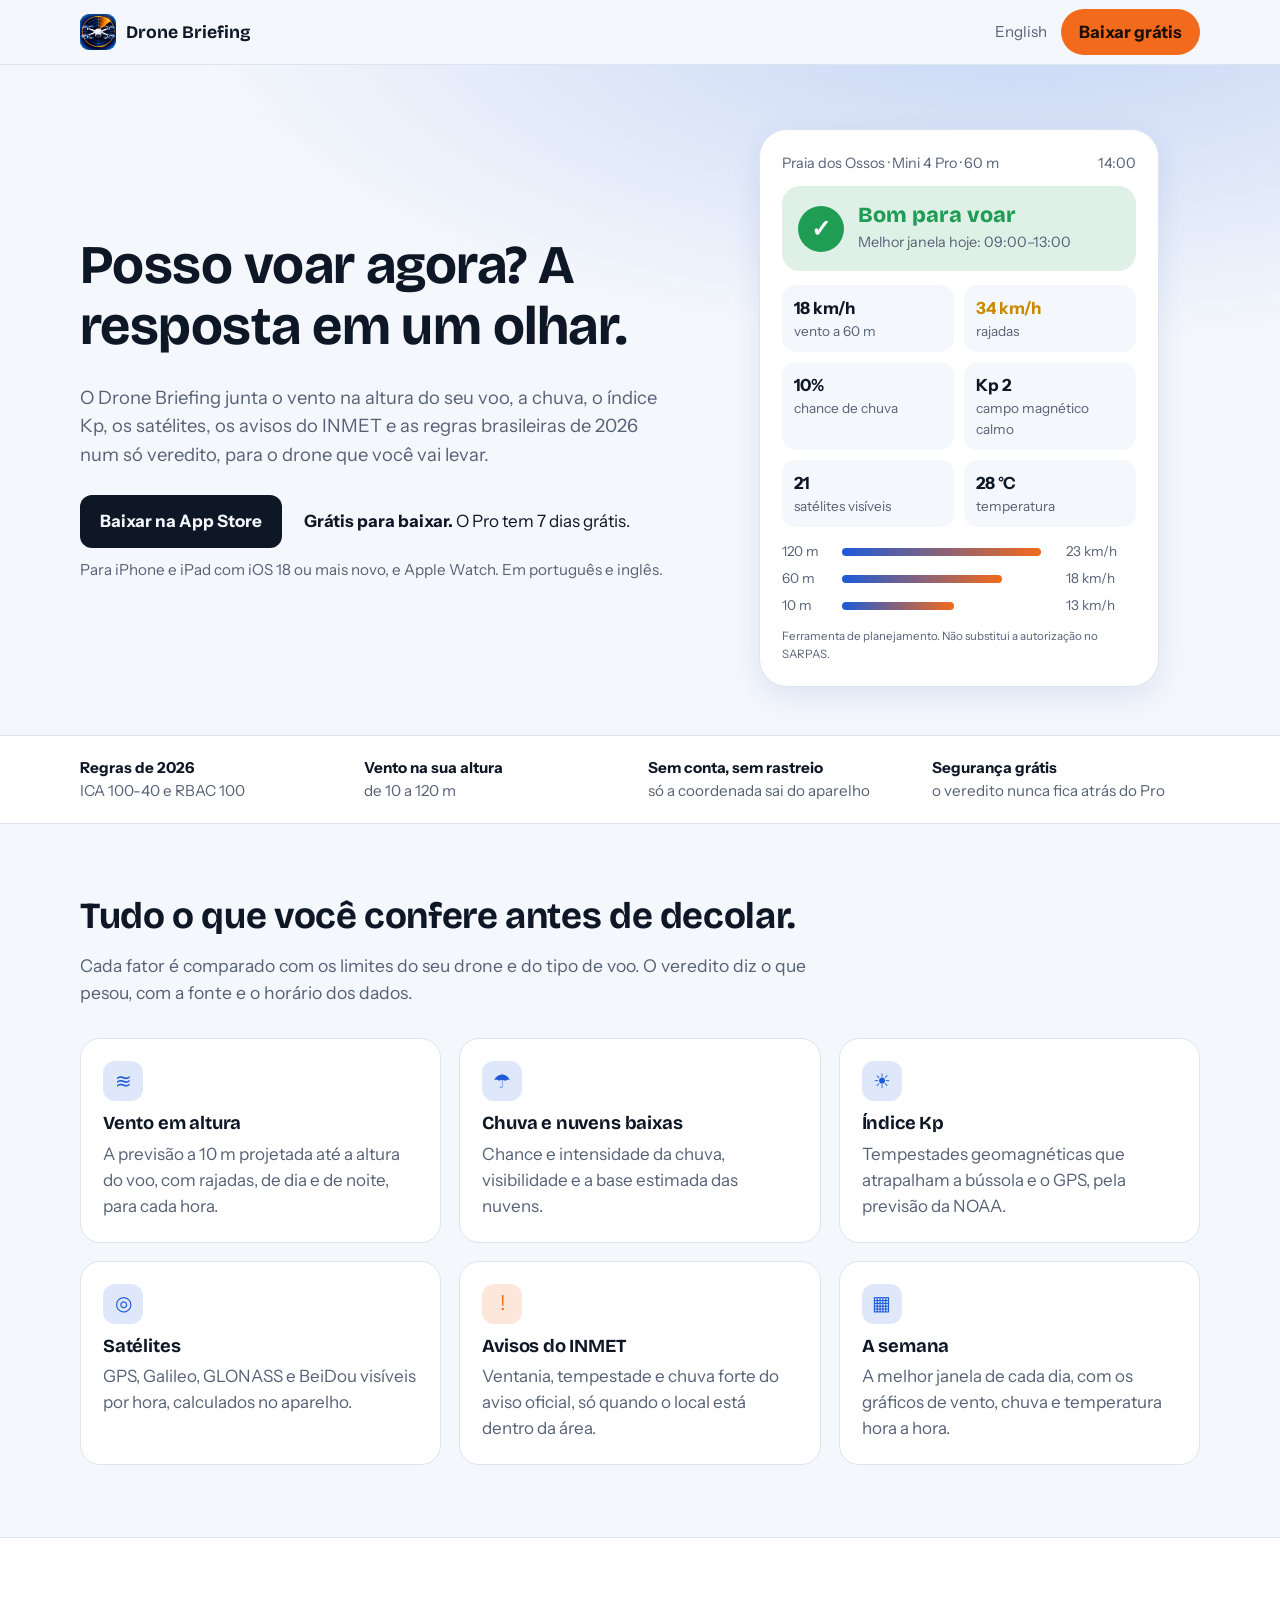
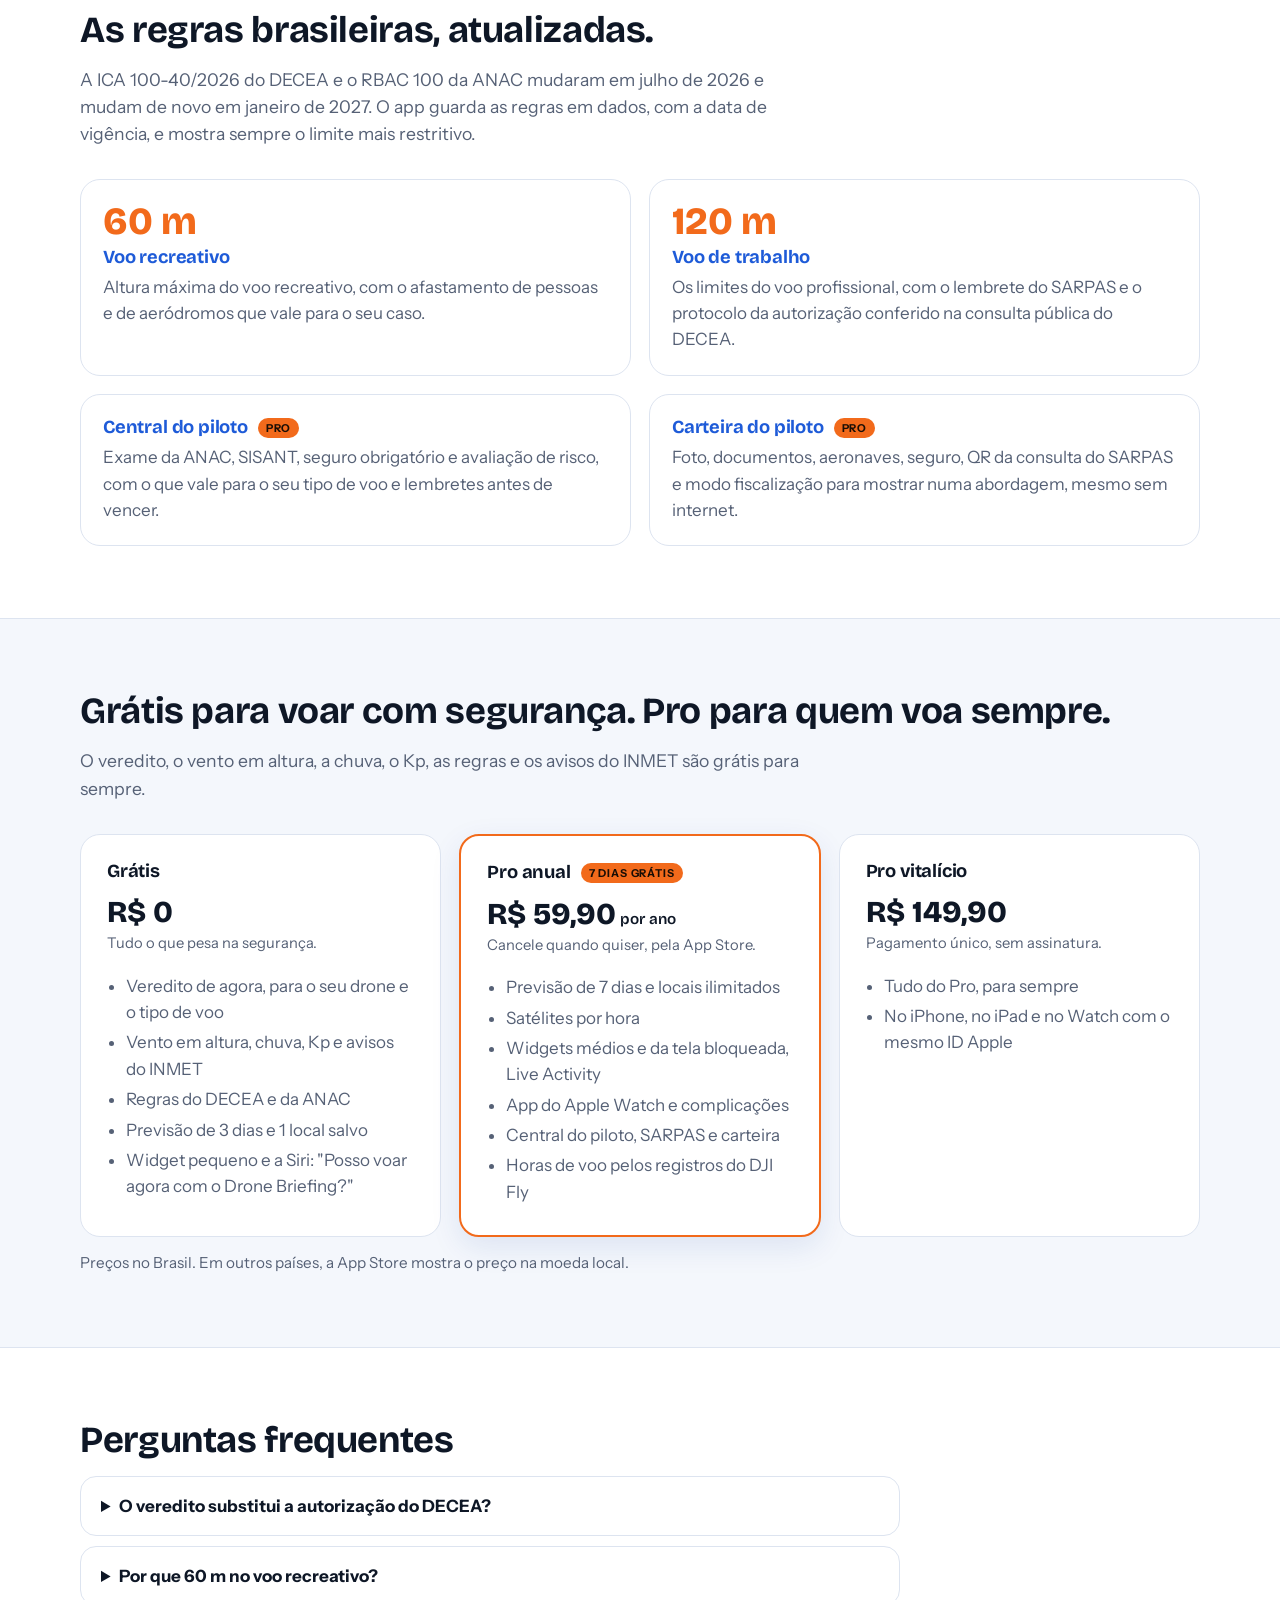
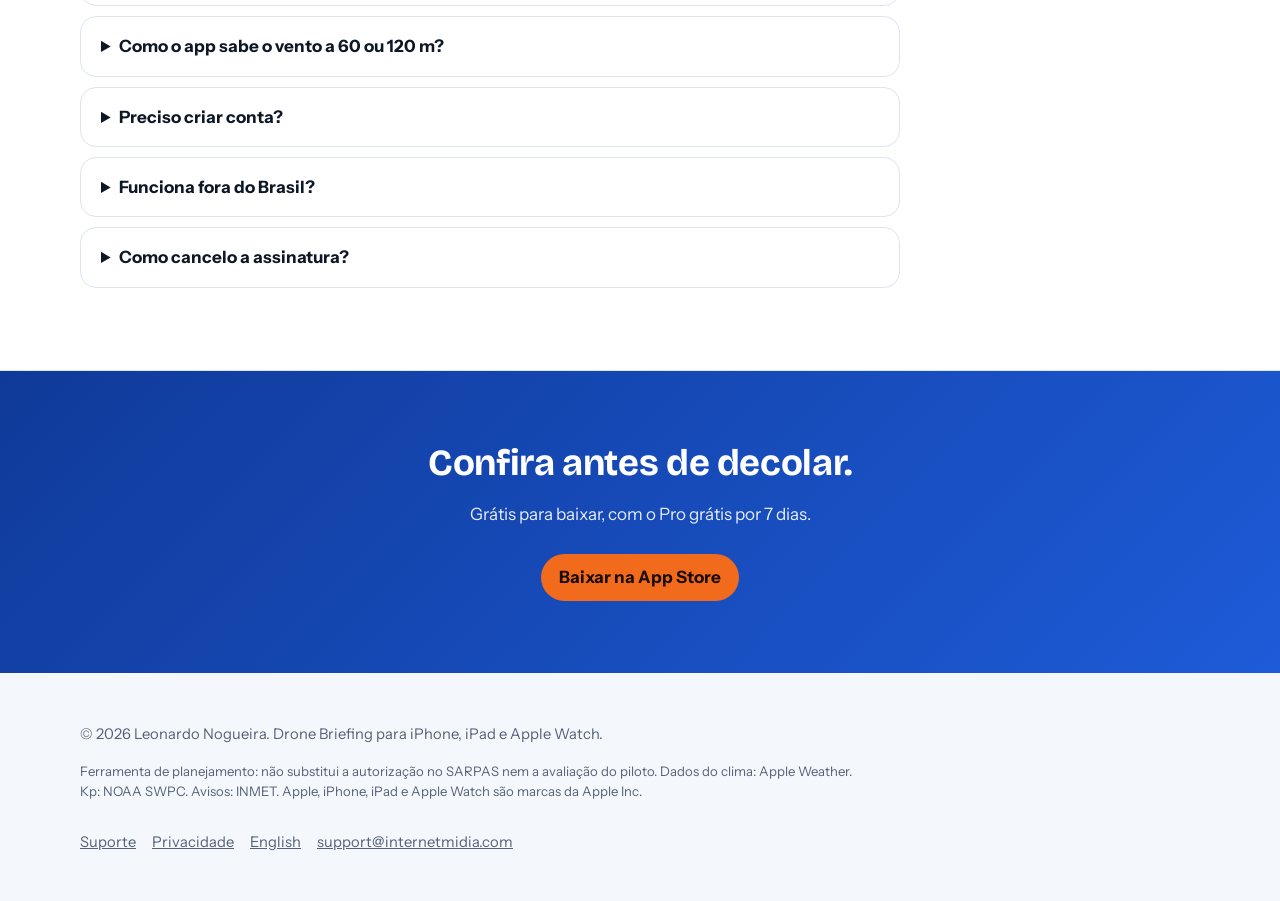
==== index.html @ cc8a1a99 "Add files via upload" ====
<!doctype html>
<html lang="pt-BR">
<head>
<meta charset="utf-8">
<meta name="viewport" content="width=device-width, initial-scale=1">
<title>Drone Briefing: posso voar agora? Clima, vento em altura e regras do DECEA</title>
<meta name="description" content="App de iPhone, iPad e Apple Watch que responde se dá para voar de drone agora: vento na altura do voo, chuva, Kp, satélites, avisos do INMET e as regras da ICA 100-40/2026. Sem conta, sem rastreio.">
<link rel="canonical" href="https://dronebriefing.ravendronevideos.com.br/">
<link rel="alternate" hreflang="pt-BR" href="https://dronebriefing.ravendronevideos.com.br/">
<link rel="alternate" hreflang="en" href="https://dronebriefing.ravendronevideos.com.br/en/">
<meta name="theme-color" content="#1E5BD8">
<link rel="icon" type="image/png" href="assets/icon-64.png">
<link rel="apple-touch-icon" href="assets/icon-180.png">
<meta property="og:type" content="website">
<meta property="og:locale" content="pt_BR">
<meta property="og:site_name" content="Drone Briefing">
<meta property="og:title" content="Drone Briefing: posso voar agora?">
<meta property="og:description" content="Vento na altura do voo, chuva, Kp, satélites, avisos do INMET e as regras brasileiras de 2026 num só veredito.">
<meta property="og:url" content="https://dronebriefing.ravendronevideos.com.br/">
<meta property="og:image" content="https://dronebriefing.ravendronevideos.com.br/assets/icon-512.png">
<meta name="twitter:card" content="summary">
<link rel="preconnect" href="https://fonts.googleapis.com">
<link rel="preconnect" href="https://fonts.gstatic.com" crossorigin>
<link href="https://fonts.googleapis.com/css2?family=Bricolage+Grotesque:opsz,wght@12..96,700;12..96,800&family=Instrument+Sans:wght@400;600;700&display=swap" rel="stylesheet">
<link rel="stylesheet" href="style.css?v=2026-11-25">
<script type="application/ld+json">
{
  "@context": "https://schema.org",
  "@type": "SoftwareApplication",
  "name": "Drone Briefing",
  "operatingSystem": "iOS 18 ou mais novo",
  "applicationCategory": "WeatherApplication",
  "description": "Responde se dá para voar de drone agora: vento na altura do voo, chuva, índice Kp, satélites, avisos do INMET e as regras do DECEA e da ANAC.",
  "image": "https://dronebriefing.ravendronevideos.com.br/assets/icon-512.png",
  "url": "https://dronebriefing.ravendronevideos.com.br/",
  "downloadUrl": "https://apps.apple.com/app/idAPPLEID",
  "inLanguage": "pt-BR",
  "offers": { "@type": "Offer", "price": "0", "priceCurrency": "BRL", "description": "Download grátis. Drone Briefing Pro: anual por R$ 59,90 com 7 dias grátis ou vitalício por R$ 149,90." },
  "author": { "@type": "Person", "name": "Leonardo Nogueira" }
}
</script>
</head>
<body>

<header class="topo">
  <div class="largura">
    <a class="marca" href="#topo" aria-label="Drone Briefing, início"><img src="assets/icon-64.png" alt="" width="36" height="36">Drone Briefing</a>
    <div class="topo-acoes">
      <a class="idioma-link" href="en/" hreflang="en" lang="en">English</a>
      <a class="botao" href="https://apps.apple.com/app/idAPPLEID">Baixar grátis</a>
    </div>
  </div>
</header>

<main id="topo">

<section class="hero">
  <div class="largura">
    <div>
      <h1>Posso voar agora? A resposta em um olhar.</h1>
      <p class="subtitulo">O Drone Briefing junta o vento na altura do seu voo, a chuva, o índice Kp, os satélites, os avisos do INMET e as regras brasileiras de 2026 num só veredito, para o drone que você vai levar.</p>
      <div class="acoes">
        <a class="selo" href="https://apps.apple.com/app/idAPPLEID"><img src="assets/badge-app-store-pt.svg" alt="Baixar na App Store" width="160" height="52" onerror="this.parentNode.className='selo-texto';this.parentNode.textContent='Baixar na App Store';"></a>
        <p class="oferta"><strong>Grátis para baixar.</strong> O Pro tem 7 dias grátis.</p>
      </div>
      <p class="requisito">Para iPhone e iPad com iOS 18 ou mais novo, e Apple Watch. Em português e inglês.</p>
    </div>

    <div class="briefing" role="img" aria-label="Exemplo do veredito: bom para voar com o Mini 4 Pro a 60 metros, vento de 18 km/h, chuva 10%, Kp 2 e 21 satélites.">
      <p class="local" aria-hidden="true"><span>Praia dos Ossos · Mini 4 Pro · 60 m</span><span>14:00</span></p>
      <div class="veredito" aria-hidden="true">
        <div class="marca-v">✓</div>
        <div><strong>Bom para voar</strong><span>Melhor janela hoje: 09:00–13:00</span></div>
      </div>
      <ul class="fatores" aria-hidden="true">
        <li><b>18 km/h</b>vento a 60 m</li>
        <li class="atencao"><b>34 km/h</b>rajadas</li>
        <li><b>10%</b>chance de chuva</li>
        <li><b>Kp 2</b>campo magnético calmo</li>
        <li><b>21</b>satélites visíveis</li>
        <li><b>28 °C</b>temperatura</li>
      </ul>
      <div class="alturas" aria-hidden="true">
        <div><span>120 m</span><i style="width:92%"></i><span>23 km/h</span></div>
        <div><span>60 m</span><i style="width:74%"></i><span>18 km/h</span></div>
        <div><span>10 m</span><i style="width:52%"></i><span>13 km/h</span></div>
      </div>
      <p class="aviso" aria-hidden="true">Ferramenta de planejamento. Não substitui a autorização no SARPAS.</p>
    </div>
  </div>
</section>

<section class="confianca" aria-label="Garantias">
  <ul class="largura">
    <li><strong>Regras de 2026</strong>ICA 100-40 e RBAC 100</li>
    <li><strong>Vento na sua altura</strong>de 10 a 120 m</li>
    <li><strong>Sem conta, sem rastreio</strong>só a coordenada sai do aparelho</li>
    <li><strong>Segurança grátis</strong>o veredito nunca fica atrás do Pro</li>
  </ul>
</section>

<section class="secao">
  <div class="largura">
    <h2>Tudo o que você confere antes de decolar.</h2>
    <p class="introducao">Cada fator é comparado com os limites do seu drone e do tipo de voo. O veredito diz o que pesou, com a fonte e o horário dos dados.</p>
    <ul class="grade">
      <li><span class="icone">≋</span><h3>Vento em altura</h3><p>A previsão a 10 m projetada até a altura do voo, com rajadas, de dia e de noite, para cada hora.</p></li>
      <li><span class="icone">☂</span><h3>Chuva e nuvens baixas</h3><p>Chance e intensidade da chuva, visibilidade e a base estimada das nuvens.</p></li>
      <li><span class="icone">☀</span><h3>Índice Kp</h3><p>Tempestades geomagnéticas que atrapalham a bússola e o GPS, pela previsão da NOAA.</p></li>
      <li><span class="icone">◎</span><h3>Satélites</h3><p>GPS, Galileo, GLONASS e BeiDou visíveis por hora, calculados no aparelho.</p></li>
      <li><span class="icone laranja">!</span><h3>Avisos do INMET</h3><p>Ventania, tempestade e chuva forte do aviso oficial, só quando o local está dentro da área.</p></li>
      <li><span class="icone">▦</span><h3>A semana</h3><p>A melhor janela de cada dia, com os gráficos de vento, chuva e temperatura hora a hora.</p></li>
    </ul>
  </div>
</section>

<section class="secao alt" id="regras">
  <div class="largura">
    <h2>As regras brasileiras, atualizadas.</h2>
    <p class="introducao">A ICA 100-40/2026 do DECEA e o RBAC 100 da ANAC mudaram em julho de 2026 e mudam de novo em janeiro de 2027. O app guarda as regras em dados, com a data de vigência, e mostra sempre o limite mais restritivo.</p>
    <div class="regras">
      <div class="cartao"><span class="numero">60 m</span><h3>Voo recreativo</h3><p>Altura máxima do voo recreativo, com o afastamento de pessoas e de aeródromos que vale para o seu caso.</p></div>
      <div class="cartao"><span class="numero">120 m</span><h3>Voo de trabalho</h3><p>Os limites do voo profissional, com o lembrete do SARPAS e o protocolo da autorização conferido na consulta pública do DECEA.</p></div>
      <div class="cartao"><h3>Central do piloto <span class="selo-pro">PRO</span></h3><p>Exame da ANAC, SISANT, seguro obrigatório e avaliação de risco, com o que vale para o seu tipo de voo e lembretes antes de vencer.</p></div>
      <div class="cartao"><h3>Carteira do piloto <span class="selo-pro">PRO</span></h3><p>Foto, documentos, aeronaves, seguro, QR da consulta do SARPAS e modo fiscalização para mostrar numa abordagem, mesmo sem internet.</p></div>
    </div>
  </div>
</section>

<section class="secao" id="pro">
  <div class="largura">
    <h2>Grátis para voar com segurança. Pro para quem voa sempre.</h2>
    <p class="introducao">O veredito, o vento em altura, a chuva, o Kp, as regras e os avisos do INMET são grátis para sempre.</p>
    <div class="planos">
      <div class="plano">
        <h3>Grátis</h3>
        <p class="preco">R$ 0</p>
        <p class="nota">Tudo o que pesa na segurança.</p>
        <ul>
          <li>Veredito de agora, para o seu drone e o tipo de voo</li>
          <li>Vento em altura, chuva, Kp e avisos do INMET</li>
          <li>Regras do DECEA e da ANAC</li>
          <li>Previsão de 3 dias e 1 local salvo</li>
          <li>Widget pequeno e a Siri: "Posso voar agora com o Drone Briefing?"</li>
        </ul>
      </div>
      <div class="plano destaque">
        <h3>Pro anual <span class="selo-pro">7 DIAS GRÁTIS</span></h3>
        <p class="preco">R$ 59,90<small style="font-size:.5em;font-weight:600"> por ano</small></p>
        <p class="nota">Cancele quando quiser, pela App Store.</p>
        <ul>
          <li>Previsão de 7 dias e locais ilimitados</li>
          <li>Satélites por hora</li>
          <li>Widgets médios e da tela bloqueada, Live Activity</li>
          <li>App do Apple Watch e complicações</li>
          <li>Central do piloto, SARPAS e carteira</li>
          <li>Horas de voo pelos registros do DJI Fly</li>
        </ul>
      </div>
      <div class="plano">
        <h3>Pro vitalício</h3>
        <p class="preco">R$ 149,90</p>
        <p class="nota">Pagamento único, sem assinatura.</p>
        <ul>
          <li>Tudo do Pro, para sempre</li>
          <li>No iPhone, no iPad e no Watch com o mesmo ID Apple</li>
        </ul>
      </div>
    </div>
    <p class="requisito" style="margin-top:14px">Preços no Brasil. Em outros países, a App Store mostra o preço na moeda local.</p>
  </div>
</section>

<section class="secao alt">
  <div class="largura">
    <h2>Perguntas frequentes</h2>
    <div class="perguntas">
      <details><summary>O veredito substitui a autorização do DECEA?</summary><p>Não. O Drone Briefing é uma ferramenta de planejamento. Voos que precisam de autorização continuam sendo pedidos no SARPAS; o app tem o link para o SARPAS e confere o protocolo na consulta pública.</p></details>
      <details><summary>Por que 60 m no voo recreativo?</summary><p>A ICA 100-40/2026 limita o voo recreativo a 60 m de altura. O voo de trabalho vai até 120 m, com as condições da norma. O app mostra sempre o limite mais restritivo que vale para o seu caso.</p></details>
      <details><summary>Como o app sabe o vento a 60 ou 120 m?</summary><p>A previsão do Apple Weather é dada a 10 m. O app projeta o vento até a altura do voo com um perfil que muda de dia e de noite, e avisa que o valor acima de 10 m é estimado.</p></details>
      <details><summary>Preciso criar conta?</summary><p>Não. Não há conta, anúncios nem rastreio. Só a coordenada do local, arredondada para cerca de 1 km, vai ao Apple Weather para buscar a previsão.</p></details>
      <details><summary>Funciona fora do Brasil?</summary><p>O clima, o vento, o Kp e os satélites funcionam em qualquer lugar. As regras seguem o país do local do voo; os avisos do INMET, o SARPAS e a central do piloto são do Brasil.</p></details>
      <details><summary>Como cancelo a assinatura?</summary><p>No iPhone, em Ajustes ▸ seu nome ▸ Assinaturas ▸ Drone Briefing. Cancelando até 24 horas antes do fim do período, ela não se renova.</p></details>
    </div>
  </div>
</section>

<section class="chamada">
  <div class="largura">
    <h2>Confira antes de decolar.</h2>
    <p>Grátis para baixar, com o Pro grátis por 7 dias.</p>
    <a class="botao" href="https://apps.apple.com/app/idAPPLEID">Baixar na App Store</a>
  </div>
</section>

</main>

<footer class="rodape">
  <div class="largura">
    <div>
      <p>© 2026 Leonardo Nogueira. Drone Briefing para iPhone, iPad e Apple Watch.</p>
      <p class="legal">Ferramenta de planejamento: não substitui a autorização no SARPAS nem a avaliação do piloto. Dados do clima: Apple Weather. Kp: NOAA SWPC. Avisos: INMET. Apple, iPhone, iPad e Apple Watch são marcas da Apple Inc.</p>
    </div>
    <nav aria-label="Rodapé">
      <a href="support.html">Suporte</a>
      <a href="privacy.html">Privacidade</a>
      <a href="en/" hreflang="en" lang="en">English</a>
      <a href="mailto:support@internetmidia.com">support@internetmidia.com</a>
    </nav>
  </div>
</footer>

</body>
</html>
---- style.css ----
/* Drone Briefing site: Raven palette (blue, orange, white), light and dark. */
:root {
  --blue: #1E5BD8;
  --blue-deep: #0F3A99;
  --orange: #F26A1B;
  --on-orange: #1A0E05;
  --go: #1F9D55;
  --caution: #C98A00;
  --nogo: #D33A2C;
  --bg: #F4F7FC;
  --card: #FFFFFF;
  --ink: #0E1726;
  --muted: #566176;
  --line: #DDE4F0;
  --shadow: 0 10px 30px rgba(15, 58, 153, .10);
  --radius: 20px;
  --font: "Instrument Sans", -apple-system, BlinkMacSystemFont, "Segoe UI", sans-serif;
  --display: "Bricolage Grotesque", var(--font);
}
@media (prefers-color-scheme: dark) {
  :root {
    --blue: #5B8CFF;
    --blue-deep: #8FB0FF;
    --bg: #0B111C;
    --card: #141C2B;
    --ink: #EEF2FA;
    --muted: #9AA6BC;
    --line: #243049;
    --shadow: 0 10px 30px rgba(0, 0, 0, .35);
  }
}
* { box-sizing: border-box; }
html { scroll-behavior: smooth; }
section[id], main[id] { scroll-margin-top: 72px; }
body { margin: 0; background: var(--bg); color: var(--ink); font: 17px/1.55 var(--font); -webkit-font-smoothing: antialiased; }
a { color: var(--blue); }
img { max-width: 100%; height: auto; }
h1, h2, h3 { font-family: var(--display); line-height: 1.12; letter-spacing: -.01em; }
h1 { font-size: clamp(2.1rem, 5vw, 3.4rem); margin: 0 0 .5em; }
h2 { font-size: clamp(1.6rem, 3.4vw, 2.3rem); margin: 0 0 .4em; }
h3 { font-size: 1.15rem; margin: 0 0 .35em; }
.largura { width: min(1120px, 100% - 32px); margin-inline: auto; }

/* Top bar */
.topo { position: sticky; top: 0; z-index: 10; background: color-mix(in srgb, var(--bg) 86%, transparent); backdrop-filter: saturate(1.6) blur(14px); border-bottom: 1px solid var(--line); }
.topo .largura { display: flex; align-items: center; justify-content: space-between; gap: 12px; min-height: 64px; }
.marca { display: flex; align-items: center; gap: 10px; color: var(--ink); text-decoration: none; font: 700 1.1rem var(--display); }
.marca img { border-radius: 9px; }
.topo-acoes { display: flex; align-items: center; gap: 14px; }
.idioma-link { color: var(--muted); text-decoration: none; font-size: .95rem; }
.botao { display: inline-block; background: var(--orange); color: var(--on-orange); font-weight: 700; text-decoration: none; padding: 10px 18px; border-radius: 999px; white-space: nowrap; }
.botao:hover { filter: brightness(1.06); }

/* Hero */
.hero { padding: 64px 0 48px; background: radial-gradient(1200px 500px at 80% -10%, color-mix(in srgb, var(--blue) 22%, transparent), transparent 70%); }
.hero .largura { display: grid; grid-template-columns: 1.1fr .9fr; gap: 48px; align-items: center; }
.subtitulo { font-size: 1.15rem; color: var(--muted); max-width: 36em; }
.acoes { display: flex; flex-wrap: wrap; align-items: center; gap: 16px 22px; margin: 26px 0 10px; }
.selo img { display: block; height: 52px; width: auto; }
.selo-texto { display: inline-block; background: var(--ink); color: var(--bg); padding: 13px 20px; border-radius: 12px; font-weight: 700; text-decoration: none; }
.oferta { margin: 0; }
.requisito { color: var(--muted); font-size: .95rem; margin: 0; }

/* Verdict mock card */
.briefing { background: var(--card); border-radius: 28px; box-shadow: var(--shadow); padding: 22px; border: 1px solid var(--line); max-width: 400px; justify-self: center; width: 100%; }
.briefing .local { color: var(--muted); font-size: .9rem; margin: 0 0 12px; display: flex; justify-content: space-between; }
.veredito { display: flex; align-items: center; gap: 14px; background: color-mix(in srgb, var(--go) 14%, transparent); border-radius: 18px; padding: 16px; }
.veredito .marca-v { width: 46px; height: 46px; border-radius: 50%; background: var(--go); color: #fff; display: grid; place-items: center; font-size: 1.5rem; font-weight: 800; flex: none; }
.veredito strong { display: block; font: 800 1.35rem var(--display); color: var(--go); }
.veredito span { color: var(--muted); font-size: .9rem; }
.fatores { display: grid; grid-template-columns: repeat(2, 1fr); gap: 10px; margin: 14px 0 0; padding: 0; list-style: none; }
.fatores li { background: var(--bg); border-radius: 14px; padding: 10px 12px; font-size: .85rem; color: var(--muted); }
.fatores b { display: block; color: var(--ink); font-size: 1.05rem; }
.fatores .atencao b { color: var(--caution); }
.alturas { margin: 14px 0 0; display: grid; gap: 6px; font-size: .85rem; }
.alturas div { display: grid; grid-template-columns: 52px 1fr 70px; align-items: center; gap: 8px; color: var(--muted); }
.alturas i { display: block; height: 8px; border-radius: 4px; background: linear-gradient(90deg, var(--blue), var(--orange)); }
.briefing .aviso { font-size: .72rem; color: var(--muted); margin: 12px 0 0; }

/* Trust strip */
.confianca { border-block: 1px solid var(--line); background: var(--card); }
.confianca ul { list-style: none; margin: 0 auto; padding: 20px 0; display: grid; grid-template-columns: repeat(4, 1fr); gap: 16px; }
.confianca li { color: var(--muted); font-size: .95rem; }
.confianca strong { display: block; color: var(--ink); }

/* Sections */
.secao { padding: 72px 0; }
.secao.alt { background: var(--card); border-block: 1px solid var(--line); }
.introducao { color: var(--muted); font-size: 1.1rem; max-width: 42em; margin: 0 0 32px; }
.grade { display: grid; grid-template-columns: repeat(3, 1fr); gap: 18px; list-style: none; padding: 0; margin: 0; }
.grade li, .cartao { background: var(--card); border: 1px solid var(--line); border-radius: var(--radius); padding: 22px; }
.secao.alt .grade li { background: var(--bg); }
.grade p, .cartao p { margin: 0; color: var(--muted); }
.icone { display: inline-grid; place-items: center; width: 40px; height: 40px; border-radius: 12px; background: color-mix(in srgb, var(--blue) 14%, transparent); color: var(--blue); font-size: 1.25rem; margin-bottom: 12px; }
.icone.laranja { background: color-mix(in srgb, var(--orange) 16%, transparent); color: var(--orange); }
.selo-pro { display: inline-block; background: var(--orange); color: var(--on-orange); font: 800 .68rem var(--font); letter-spacing: .08em; padding: 3px 8px; border-radius: 999px; vertical-align: middle; margin-left: 6px; }

/* Rules */
.regras { display: grid; grid-template-columns: 1fr 1fr; gap: 18px; }
.regras .cartao h3 { color: var(--blue); }
.numero { font: 800 2.4rem var(--display); color: var(--orange); display: block; line-height: 1; margin-bottom: 6px; }

/* Plans */
.planos { display: grid; grid-template-columns: repeat(3, 1fr); gap: 18px; align-items: stretch; }
.plano { background: var(--card); border: 1px solid var(--line); border-radius: var(--radius); padding: 26px; display: flex; flex-direction: column; }
.plano.destaque { border: 2px solid var(--orange); box-shadow: var(--shadow); }
.plano .preco { font: 800 1.9rem var(--display); margin: 6px 0 2px; }
.plano .nota { color: var(--muted); font-size: .92rem; margin: 0 0 14px; }
.plano ul { margin: 0; padding-left: 1.1em; color: var(--muted); }
.plano li { margin: 4px 0; }

/* Screens */
.telas { display: grid; grid-template-columns: repeat(4, 1fr); gap: 18px; }
.telas figure { margin: 0; }
.telas img { border-radius: 26px; box-shadow: var(--shadow); border: 1px solid var(--line); }
.telas figcaption { color: var(--muted); font-size: .9rem; margin-top: 8px; text-align: center; }

/* FAQ */
.perguntas { max-width: 820px; }
.perguntas details { background: var(--card); border: 1px solid var(--line); border-radius: 16px; padding: 16px 20px; margin-bottom: 10px; }
.perguntas summary { font-weight: 700; cursor: pointer; }
.perguntas details p { color: var(--muted); margin: 10px 0 0; }

/* Final call and footer */
.chamada { text-align: center; padding: 72px 0; background: linear-gradient(135deg, var(--blue-deep), var(--blue)); color: #fff; }
.chamada p { opacity: .9; }
.chamada .botao { margin-top: 10px; }
.rodape { padding: 36px 0 48px; color: var(--muted); font-size: .92rem; }
.rodape .largura { display: flex; flex-wrap: wrap; justify-content: space-between; gap: 16px; }
.rodape nav { display: flex; flex-wrap: wrap; gap: 16px; }
.rodape a { color: var(--muted); }
.legal { font-size: .82rem; max-width: 60em; }

/* Text pages (privacy, support) */
.texto { padding: 48px 0 72px; }
.texto .largura { max-width: 760px; }
.texto h2 { font-size: 1.35rem; margin-top: 1.8em; }
.texto p, .texto li { color: var(--ink); }
.atualizado { color: var(--muted); }
.tabela { width: 100%; border-collapse: collapse; margin: 12px 0; font-size: .95rem; }
.tabela th, .tabela td { text-align: left; padding: 10px; border-bottom: 1px solid var(--line); vertical-align: top; }

@media (max-width: 900px) {
  .hero .largura, .regras { grid-template-columns: 1fr; }
  .grade, .planos { grid-template-columns: 1fr 1fr; }
  .telas { grid-template-columns: 1fr 1fr; }
  .confianca ul { grid-template-columns: 1fr 1fr; }
}
@media (max-width: 600px) {
  .grade, .planos { grid-template-columns: 1fr; }
  .topo .botao { padding: 8px 14px; font-size: .9rem; }
  .hero { padding-top: 36px; }
}
@media (prefers-reduced-motion: reduce) { html { scroll-behavior: auto; } }
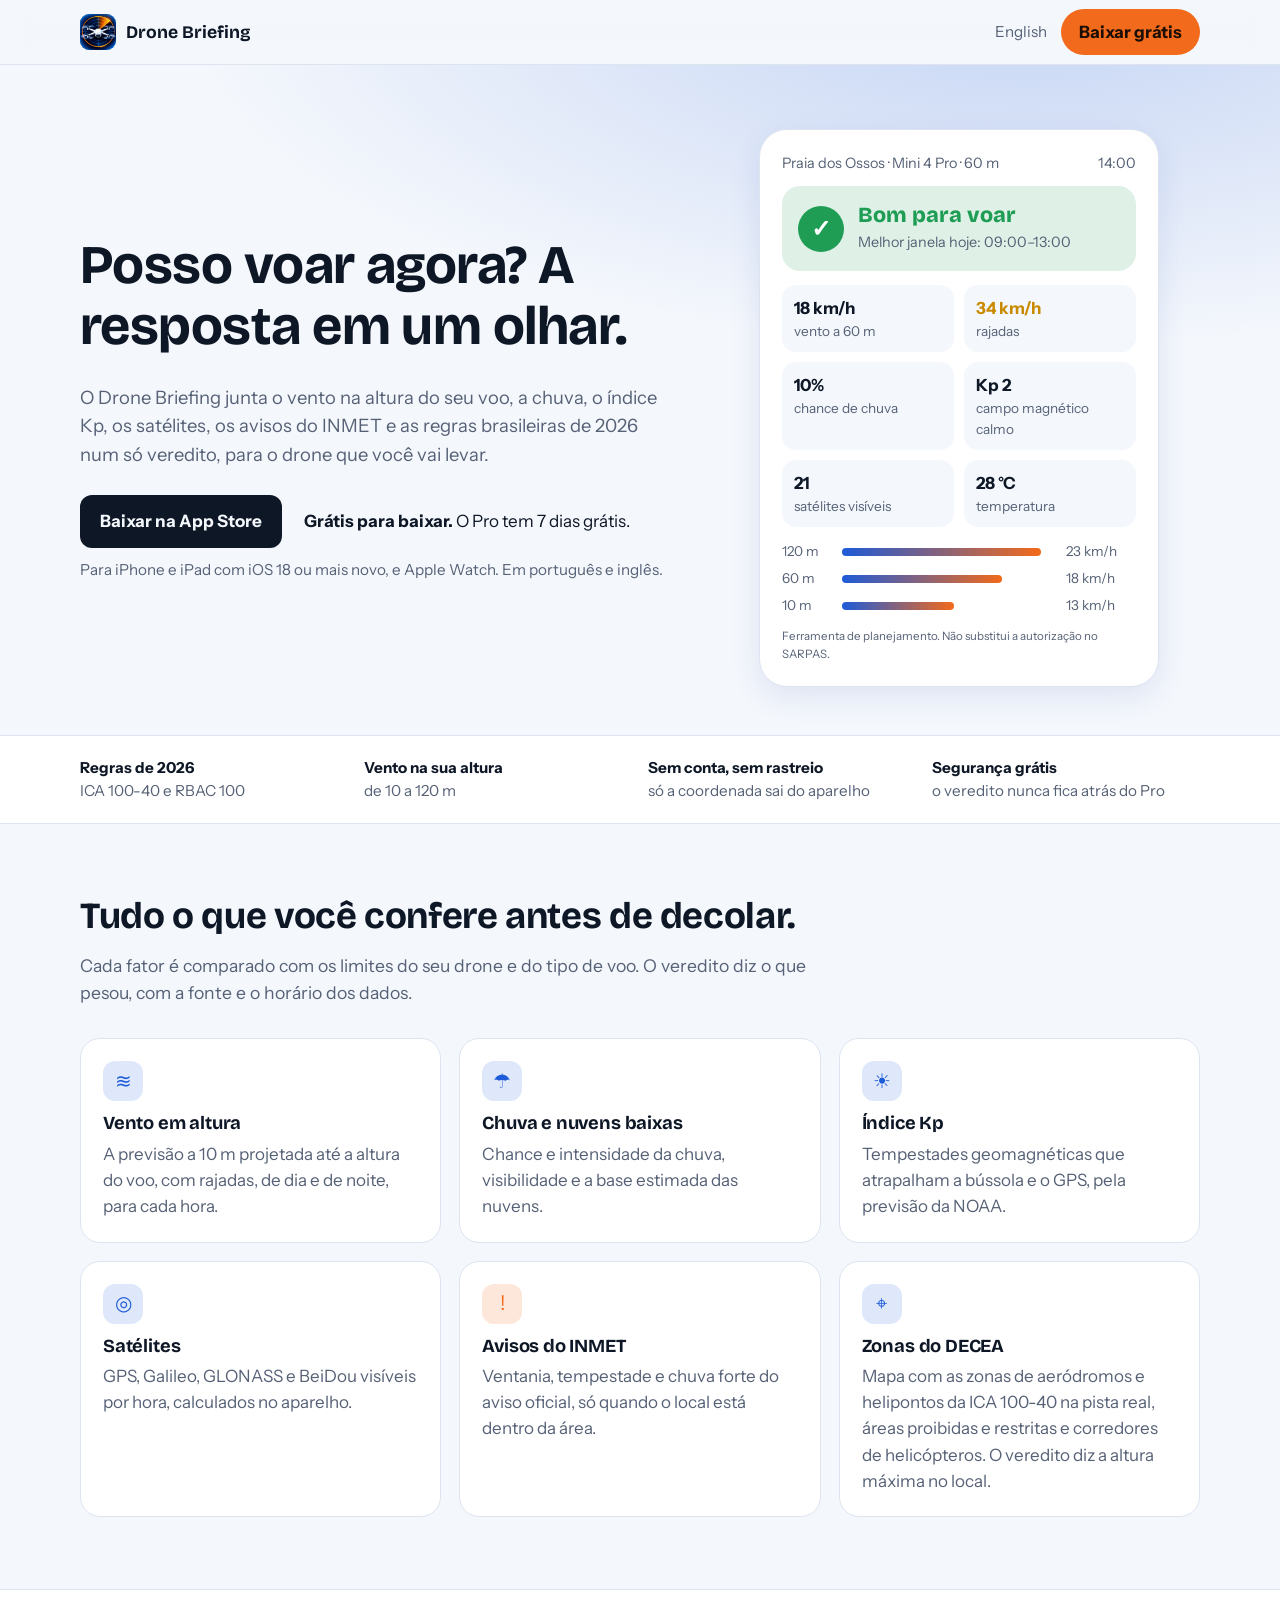
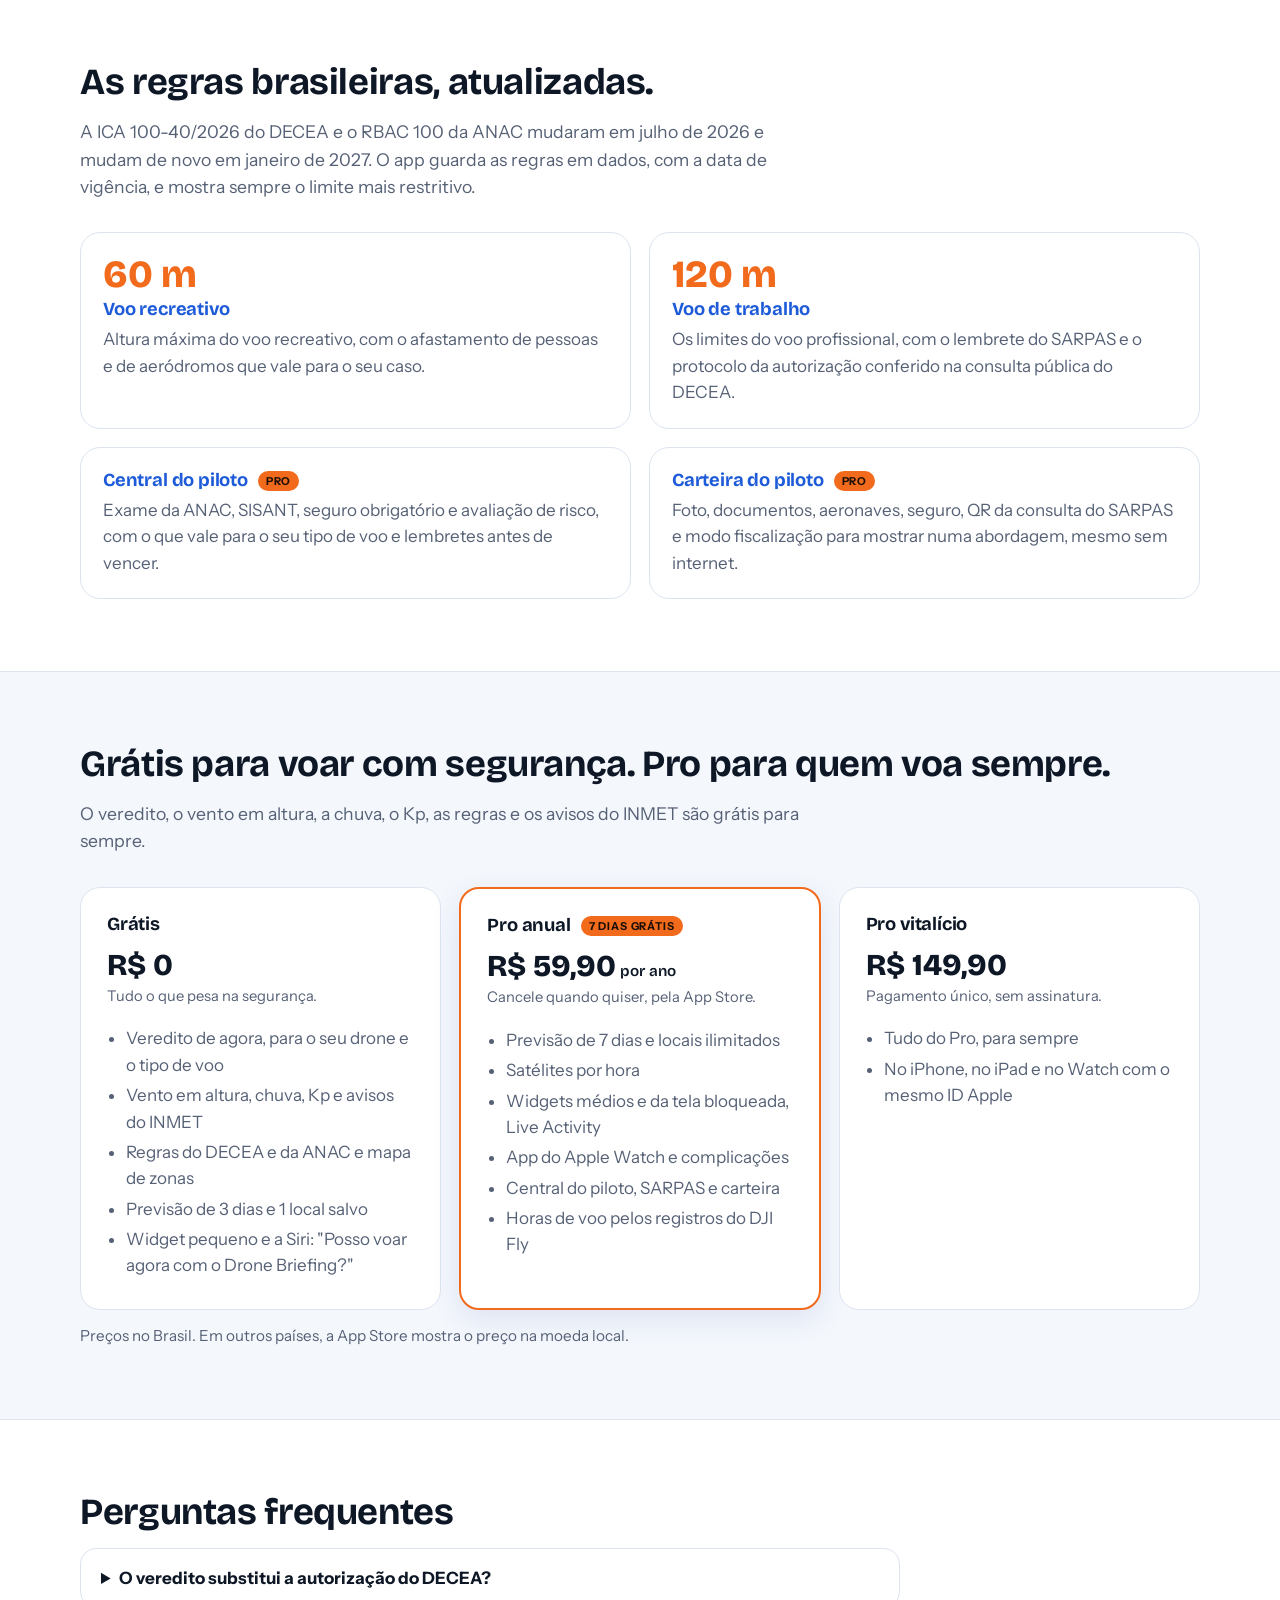
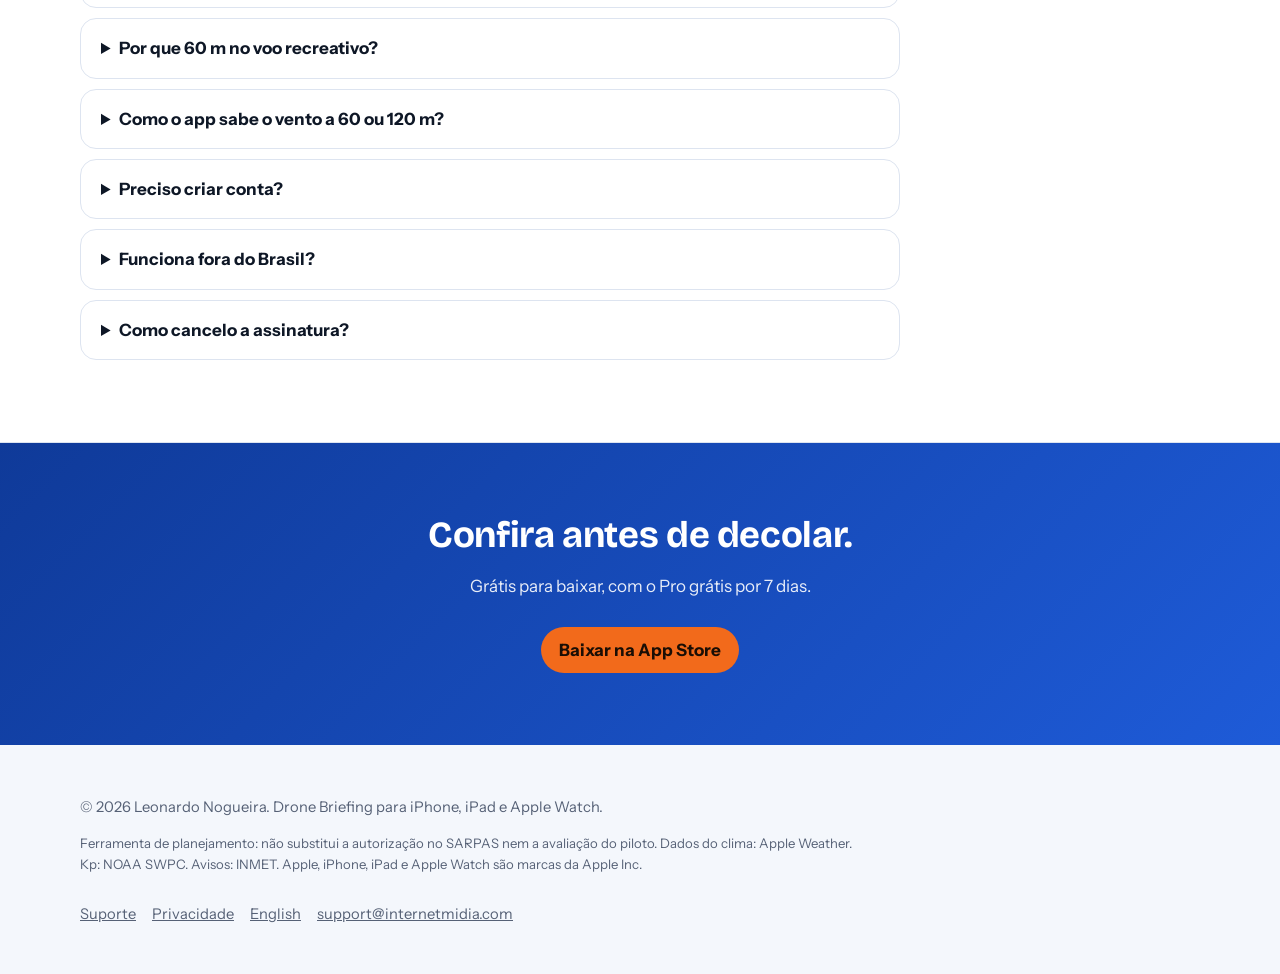
==== commit 9bca557a: "Add the DECEA airspace map to the landing pages Co-Authored-By: Claude Opus 5.5 <noreply@anthropic.c" ====
--- a/index.html
+++ b/index.html
@@ -109,7 +109,7 @@
       <li><span class="icone">☀</span><h3>Índice Kp</h3><p>Tempestades geomagnéticas que atrapalham a bússola e o GPS, pela previsão da NOAA.</p></li>
       <li><span class="icone">◎</span><h3>Satélites</h3><p>GPS, Galileo, GLONASS e BeiDou visíveis por hora, calculados no aparelho.</p></li>
       <li><span class="icone laranja">!</span><h3>Avisos do INMET</h3><p>Ventania, tempestade e chuva forte do aviso oficial, só quando o local está dentro da área.</p></li>
-      <li><span class="icone">▦</span><h3>A semana</h3><p>A melhor janela de cada dia, com os gráficos de vento, chuva e temperatura hora a hora.</p></li>
+      <li><span class="icone">⌖</span><h3>Zonas do DECEA</h3><p>Mapa com as zonas de aeródromos e helipontos da ICA 100-40 na pista real, áreas proibidas e restritas e corredores de helicópteros. O veredito diz a altura máxima no local.</p></li>
     </ul>
   </div>
 </section>
@@ -139,7 +139,7 @@
         <ul>
           <li>Veredito de agora, para o seu drone e o tipo de voo</li>
           <li>Vento em altura, chuva, Kp e avisos do INMET</li>
-          <li>Regras do DECEA e da ANAC</li>
+          <li>Regras do DECEA e da ANAC e mapa de zonas</li>
           <li>Previsão de 3 dias e 1 local salvo</li>
           <li>Widget pequeno e a Siri: "Posso voar agora com o Drone Briefing?"</li>
         </ul>
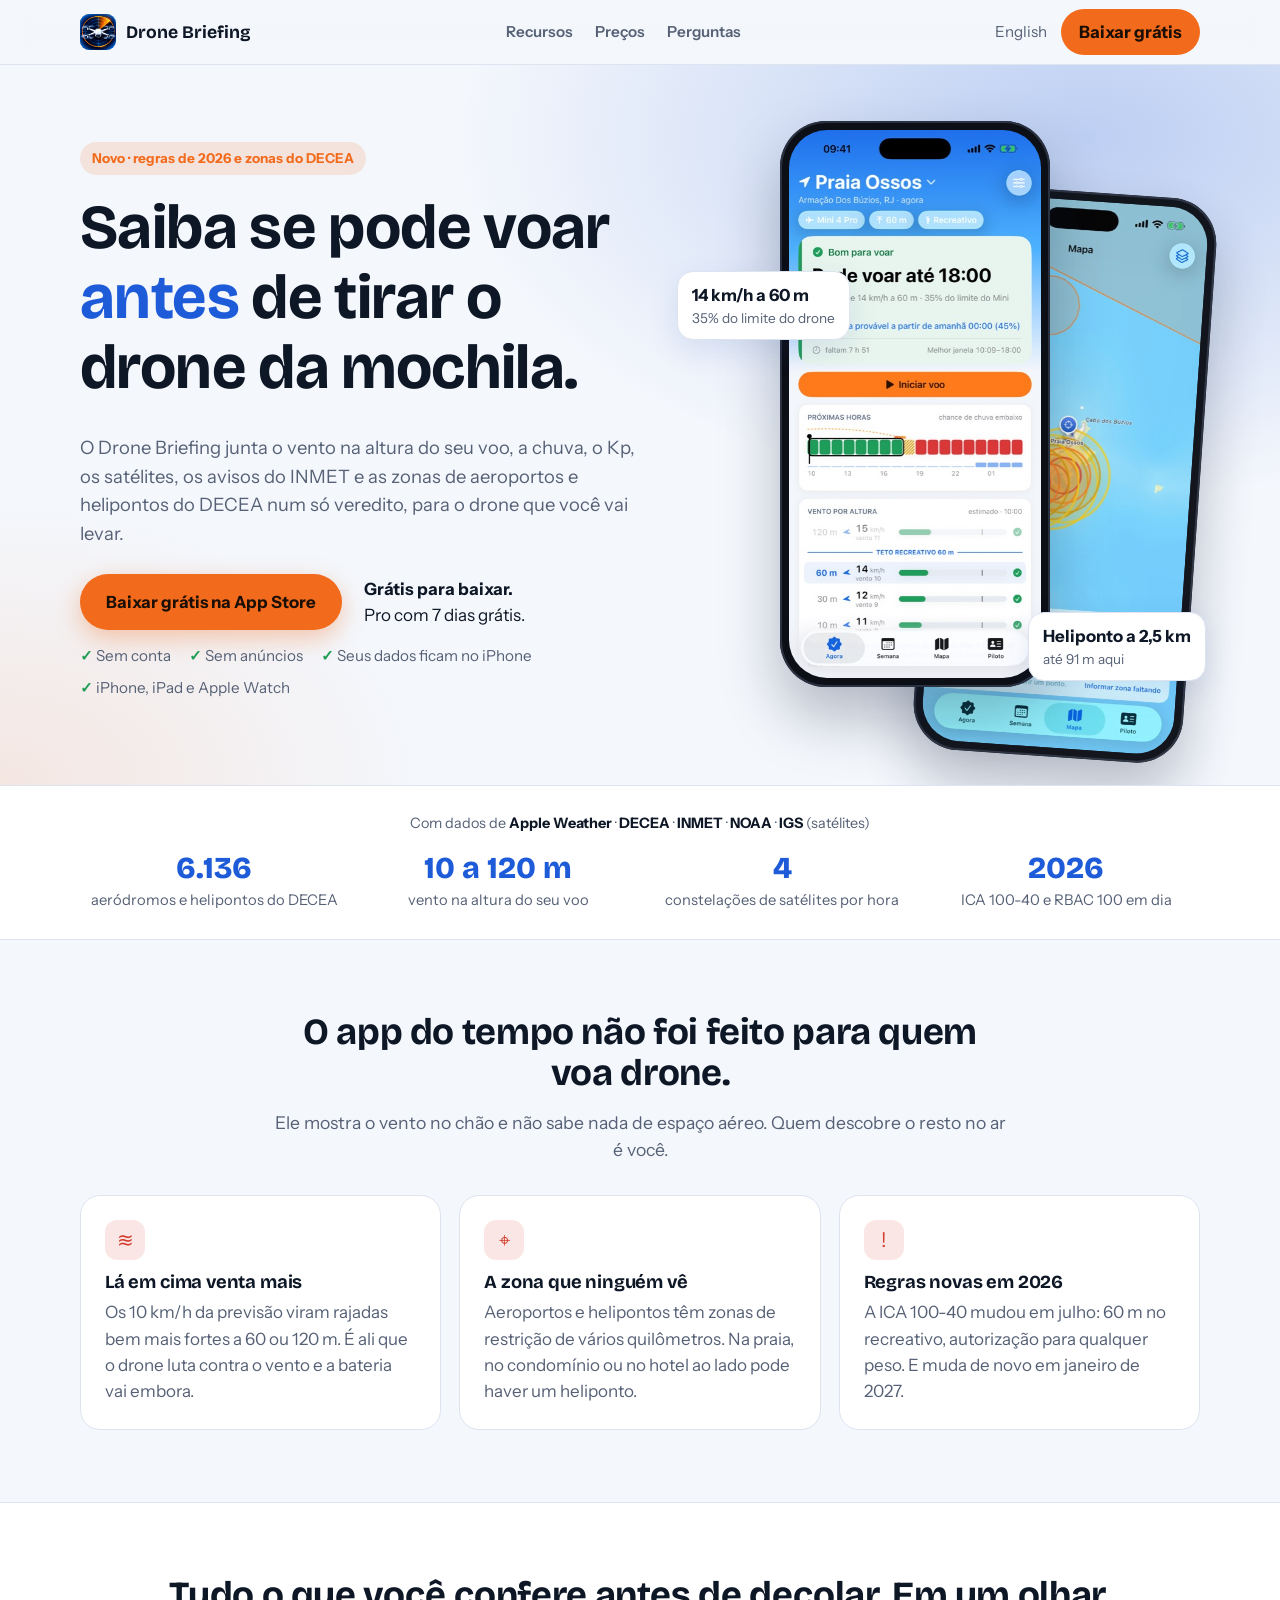
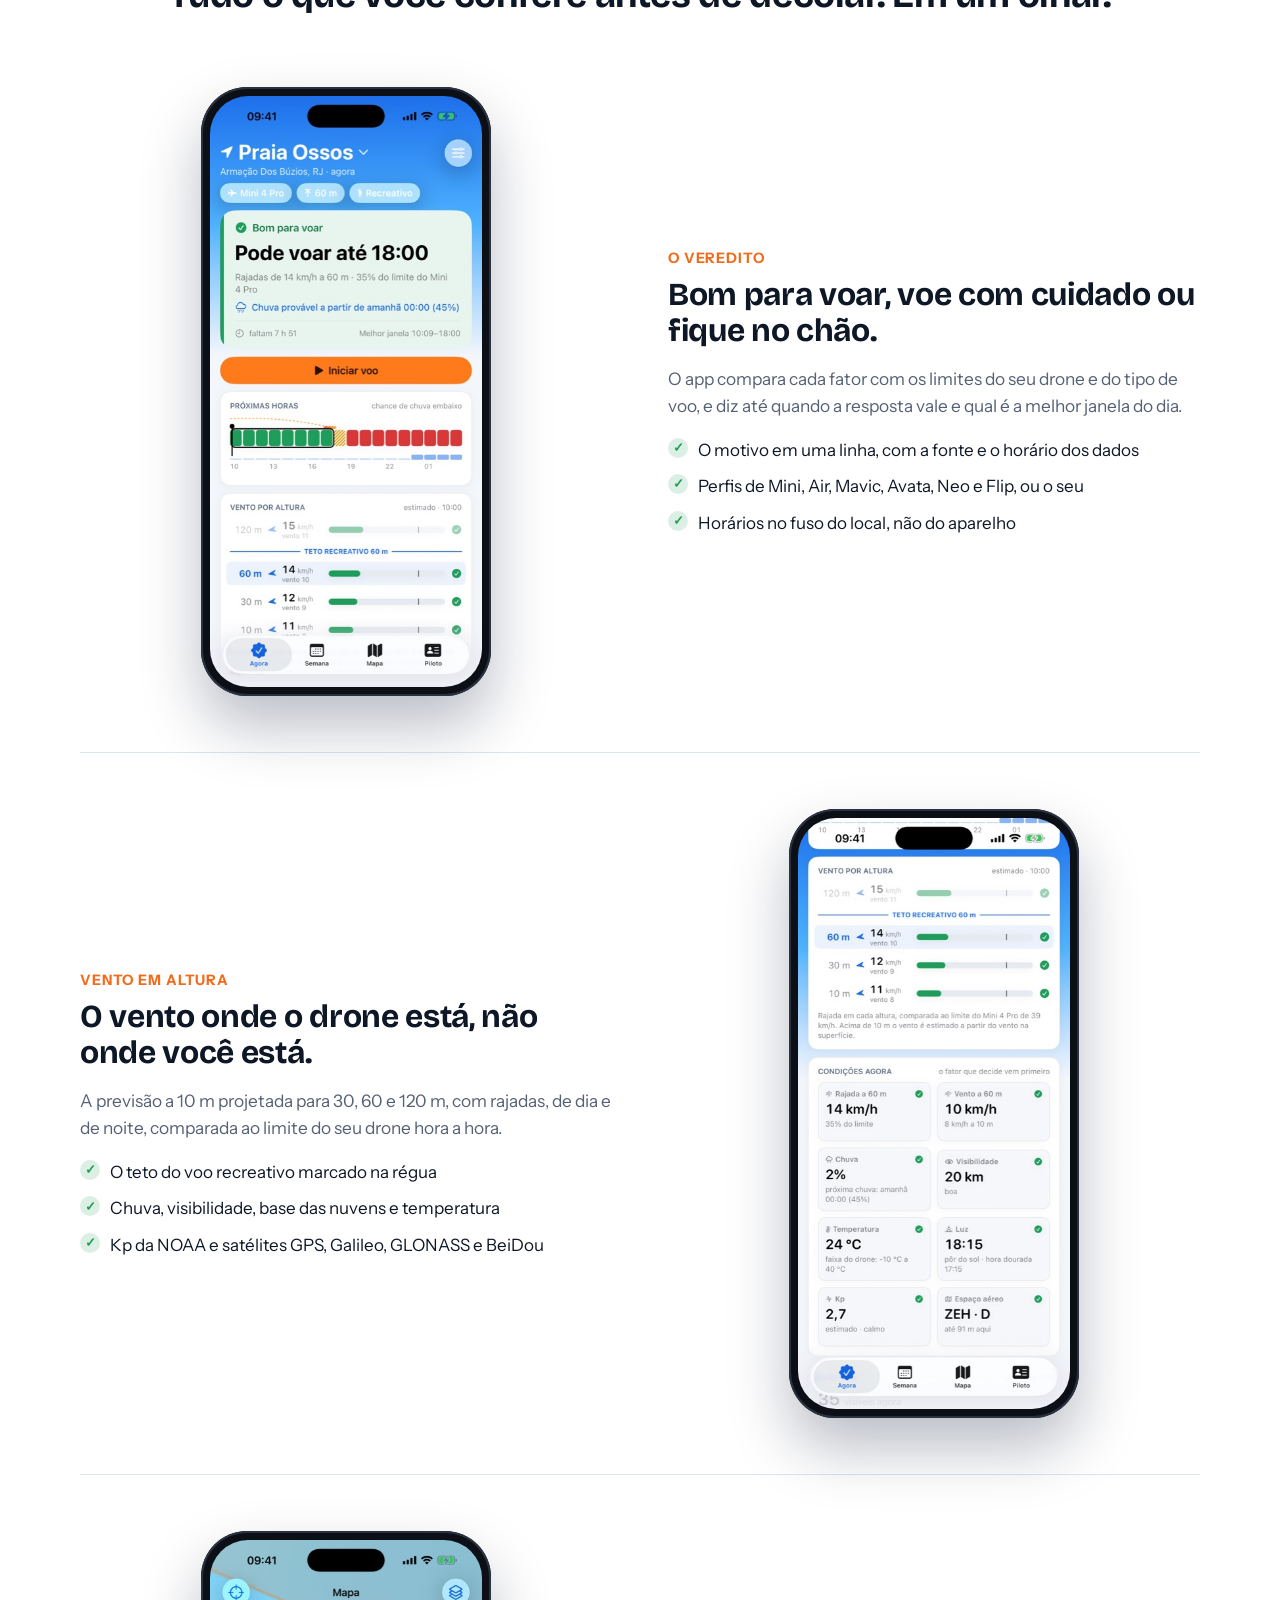
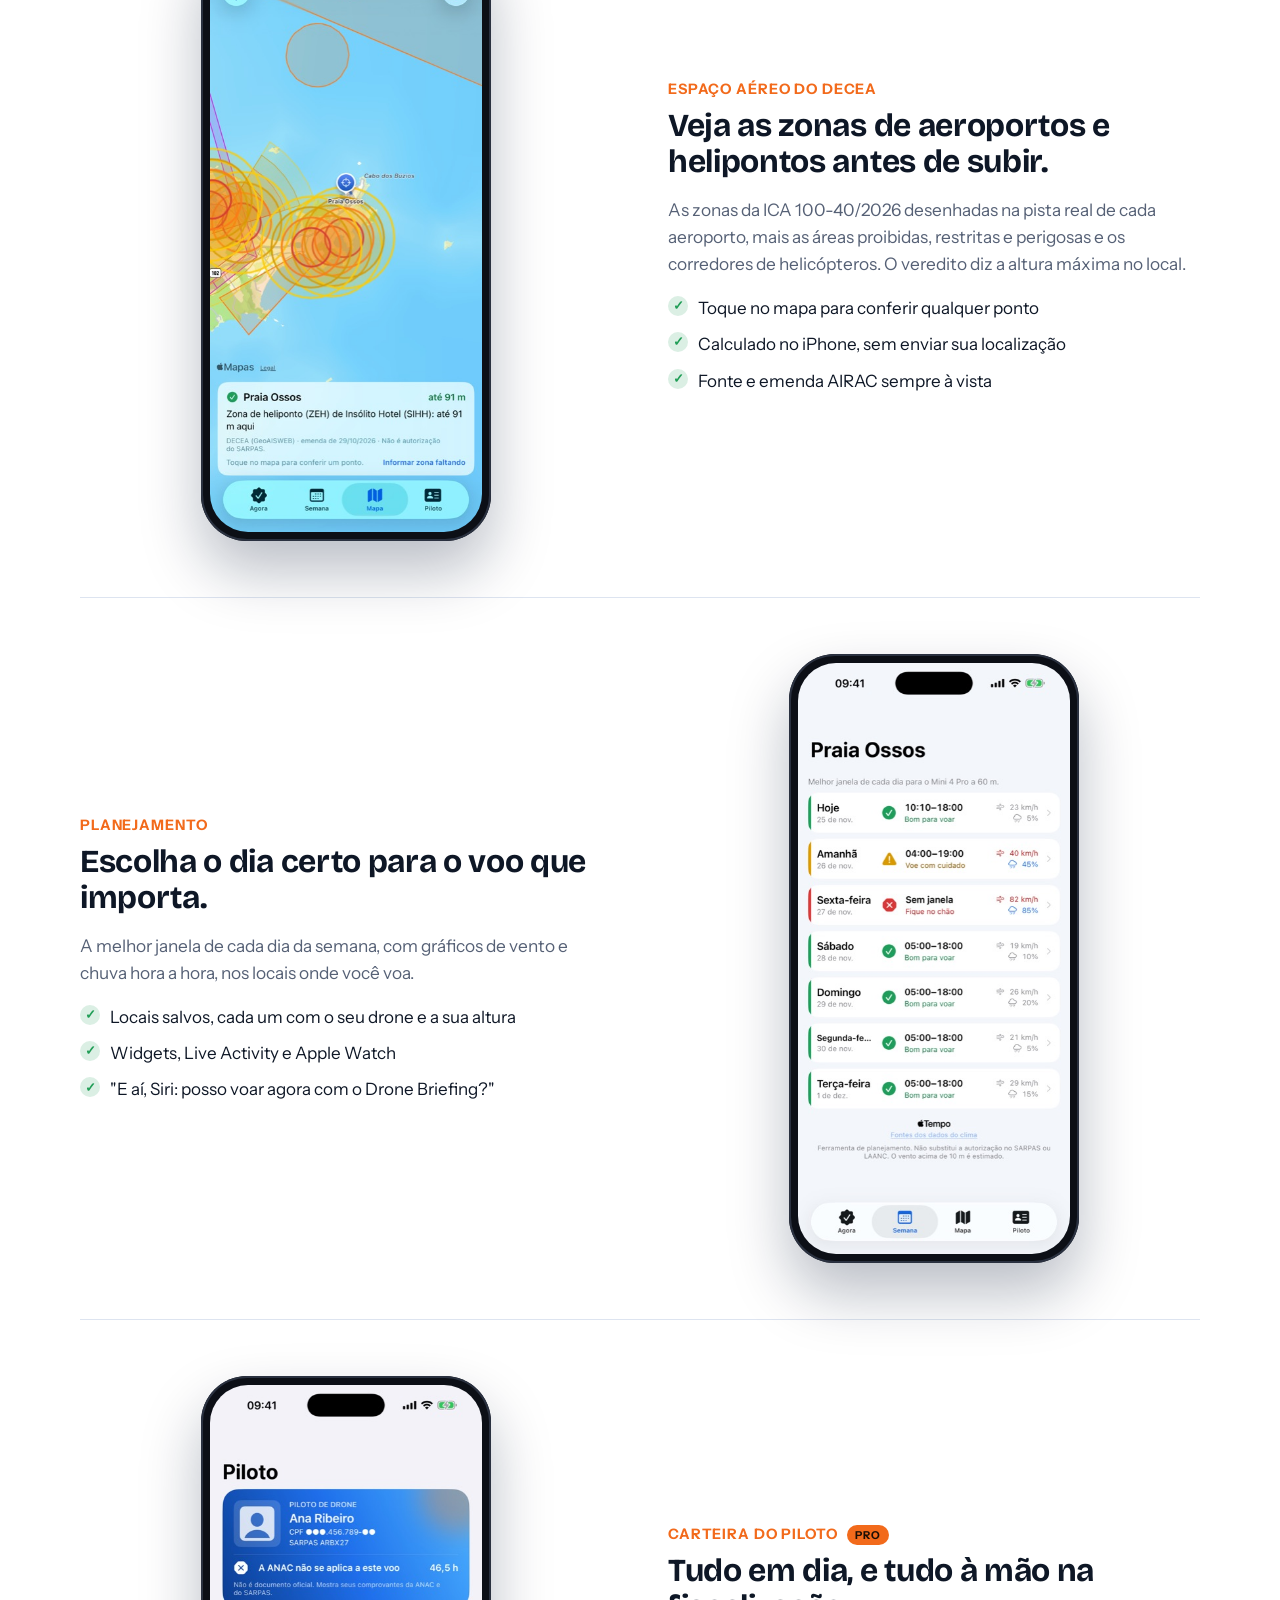
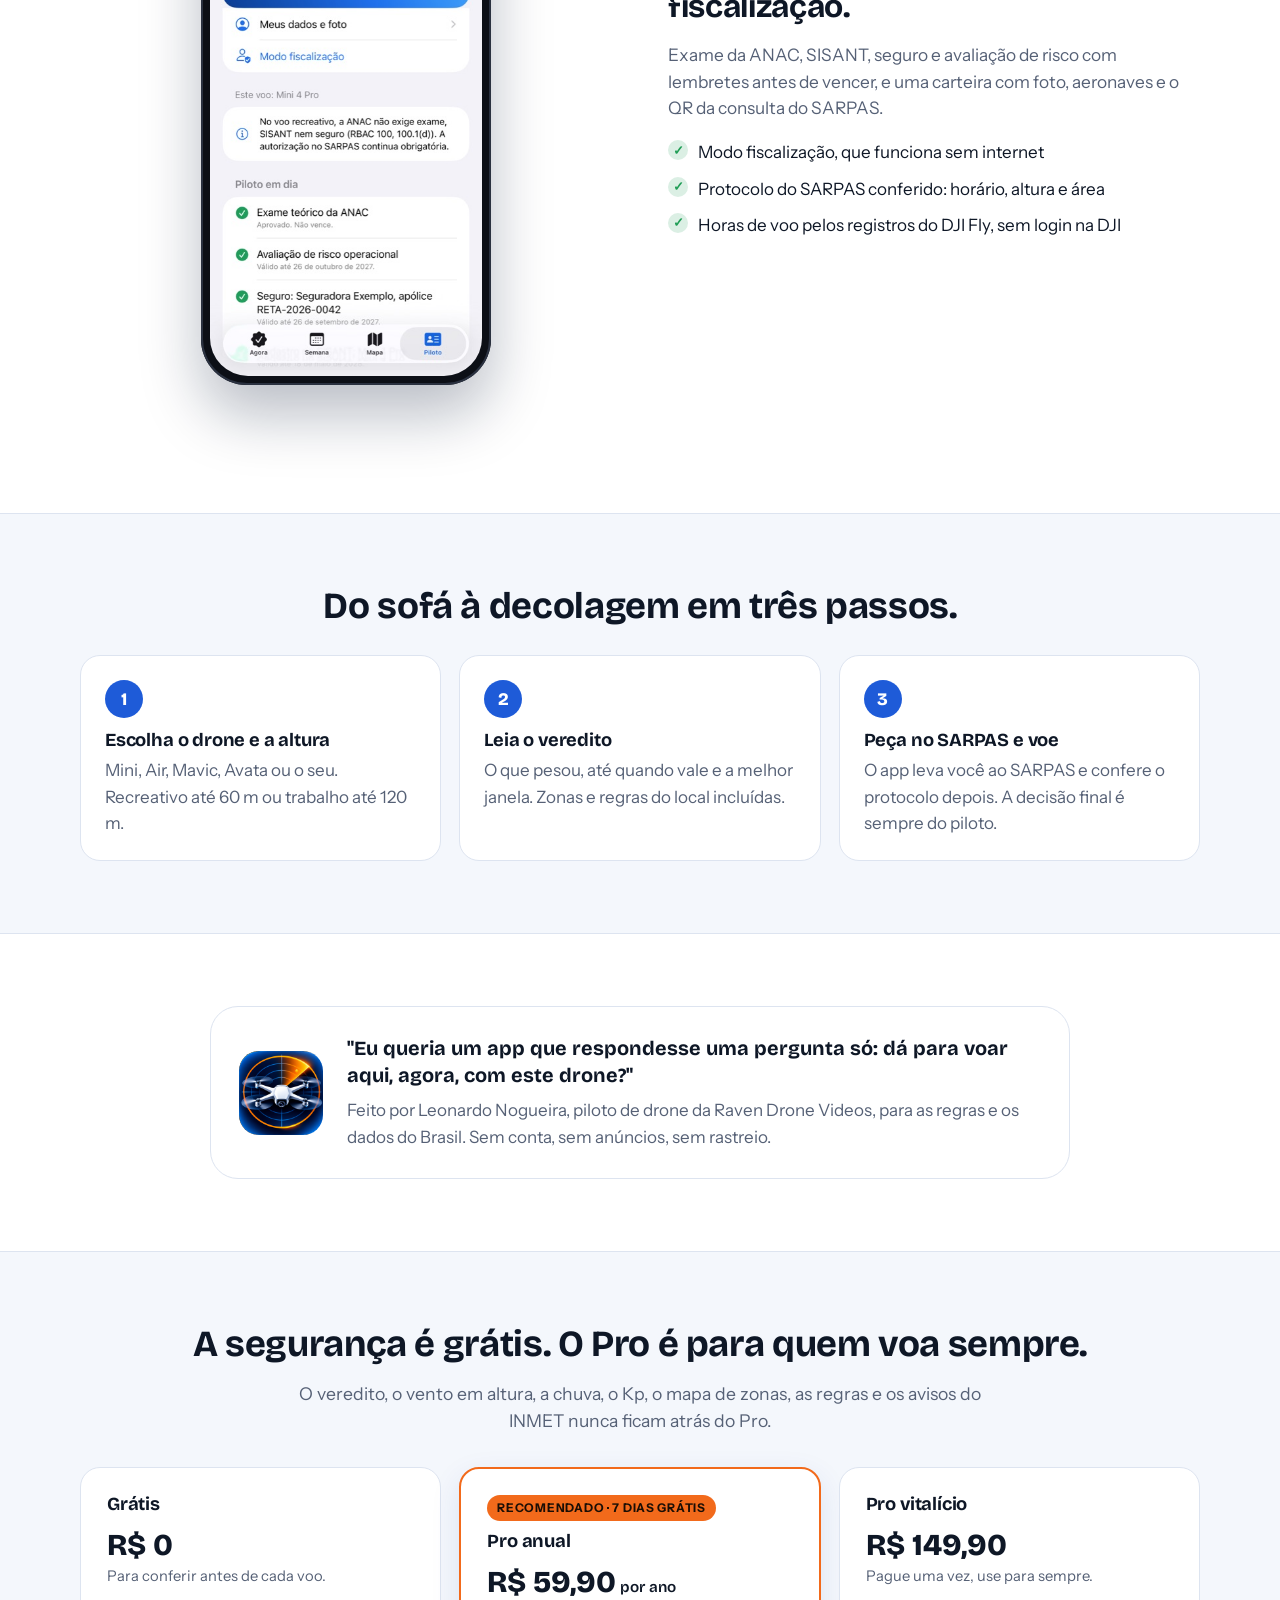
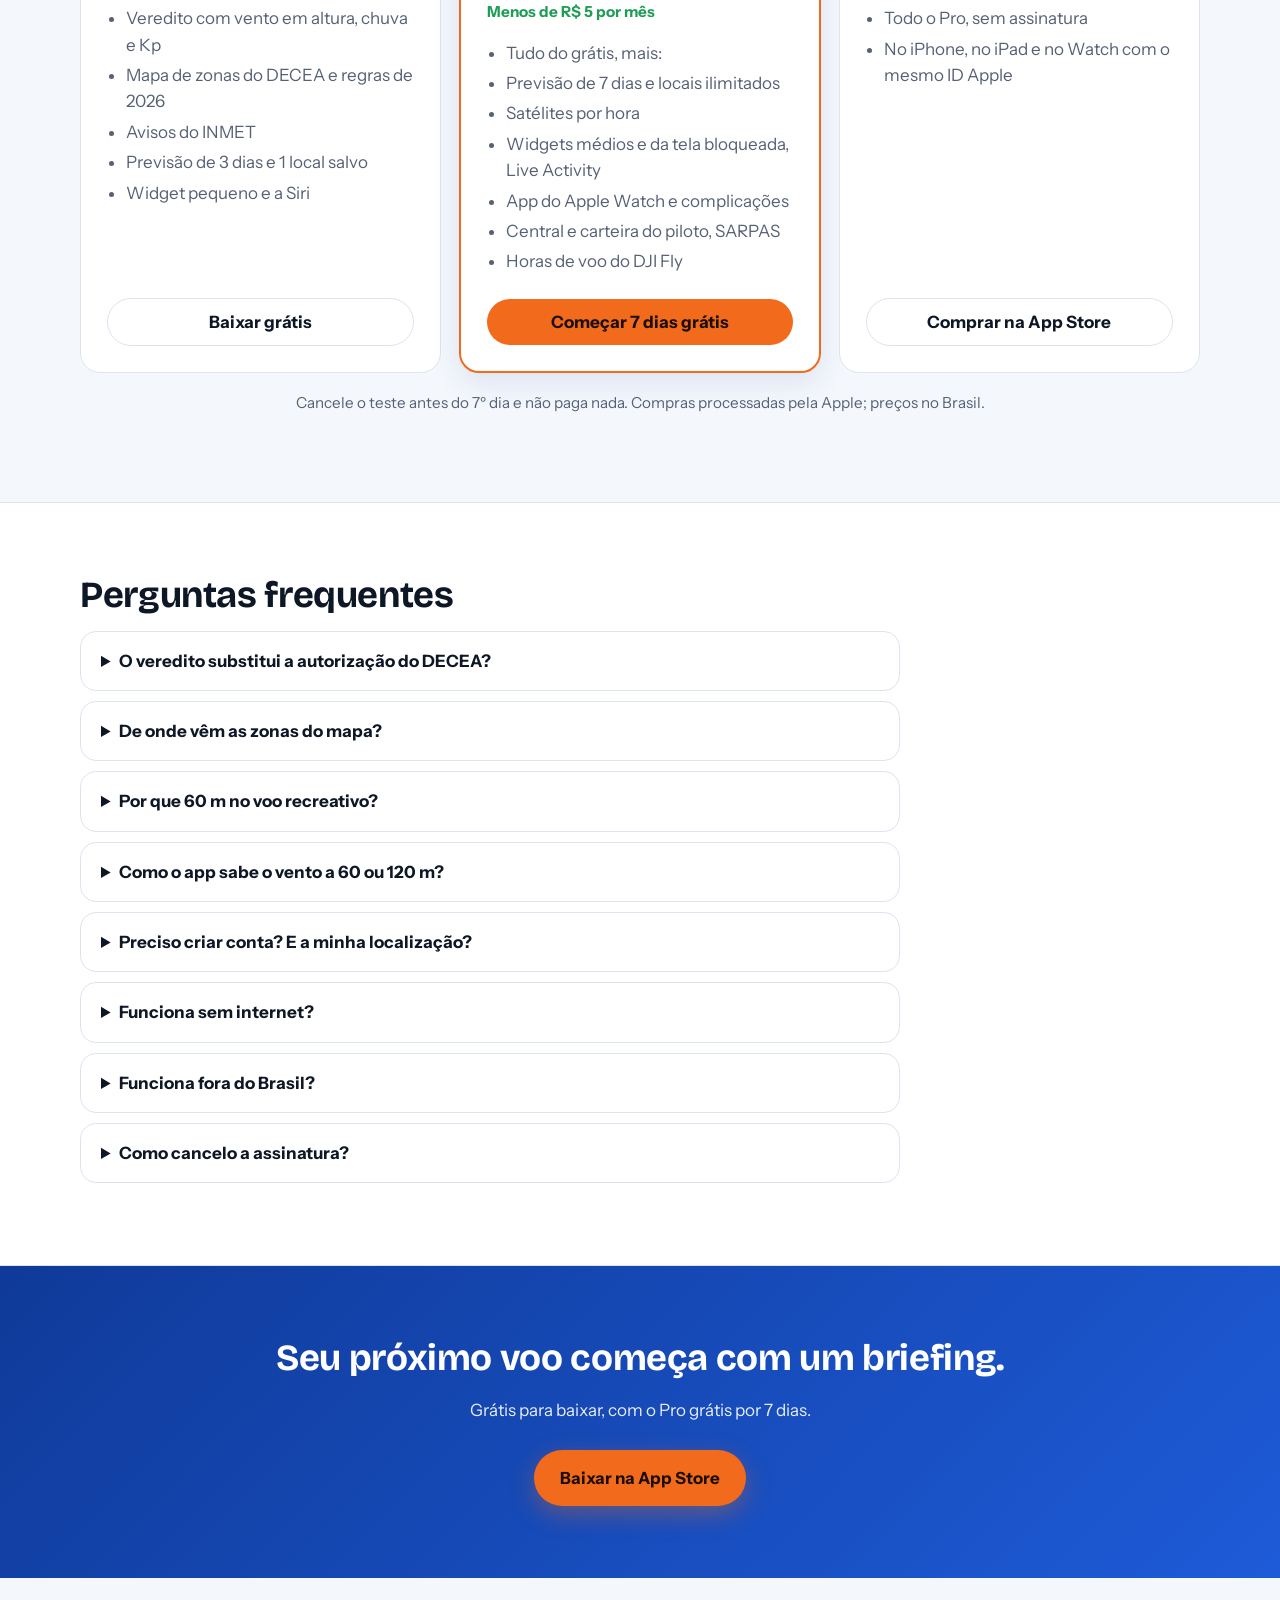
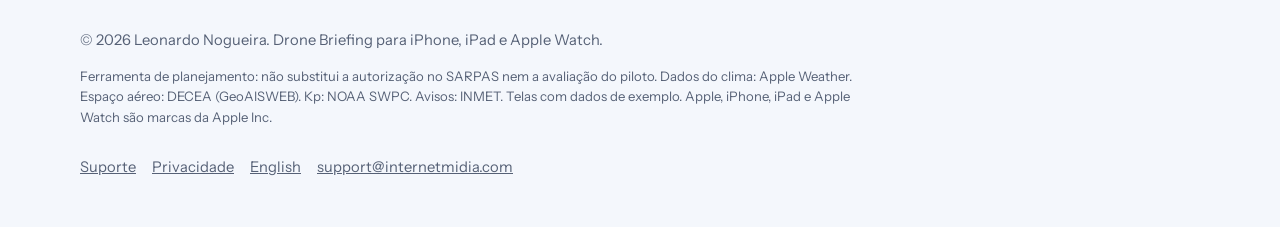
==== commit 2cecd8f7: "Redesign the landing pages for conversion Real app screens in device frames, pain points, feature se" ====
--- a/index.html
+++ b/index.html
@@ -3,8 +3,8 @@
 <head>
 <meta charset="utf-8">
 <meta name="viewport" content="width=device-width, initial-scale=1">
-<title>Drone Briefing: posso voar agora? Clima, vento em altura e regras do DECEA</title>
-<meta name="description" content="App de iPhone, iPad e Apple Watch que responde se dá para voar de drone agora: vento na altura do voo, chuva, Kp, satélites, avisos do INMET e as regras da ICA 100-40/2026. Sem conta, sem rastreio.">
+<title>Drone Briefing: saiba se pode voar de drone antes de decolar</title>
+<meta name="description" content="Vento na altura do voo, chuva, Kp, satélites, avisos do INMET e as zonas e regras do DECEA de 2026 num só veredito, para o seu drone. App para iPhone, iPad e Apple Watch. Sem conta e sem rastreio.">
 <link rel="canonical" href="https://dronebriefing.ravendronevideos.com.br/">
 <link rel="alternate" hreflang="pt-BR" href="https://dronebriefing.ravendronevideos.com.br/">
 <link rel="alternate" hreflang="en" href="https://dronebriefing.ravendronevideos.com.br/en/">
@@ -14,15 +14,15 @@
 <meta property="og:type" content="website">
 <meta property="og:locale" content="pt_BR">
 <meta property="og:site_name" content="Drone Briefing">
-<meta property="og:title" content="Drone Briefing: posso voar agora?">
-<meta property="og:description" content="Vento na altura do voo, chuva, Kp, satélites, avisos do INMET e as regras brasileiras de 2026 num só veredito.">
+<meta property="og:title" content="Drone Briefing: posso voar aqui e agora?">
+<meta property="og:description" content="Vento na altura do voo, zonas do DECEA, chuva, Kp e as regras de 2026 num só veredito, para o seu drone.">
 <meta property="og:url" content="https://dronebriefing.ravendronevideos.com.br/">
 <meta property="og:image" content="https://dronebriefing.ravendronevideos.com.br/assets/icon-512.png">
 <meta name="twitter:card" content="summary">
 <link rel="preconnect" href="https://fonts.googleapis.com">
 <link rel="preconnect" href="https://fonts.gstatic.com" crossorigin>
 <link href="https://fonts.googleapis.com/css2?family=Bricolage+Grotesque:opsz,wght@12..96,700;12..96,800&family=Instrument+Sans:wght@400;600;700&display=swap" rel="stylesheet">
-<link rel="stylesheet" href="style.css?v=2026-11-25">
+<link rel="stylesheet" href="style.css?v=2026-11-25b">
 <script type="application/ld+json">
 {
   "@context": "https://schema.org",
@@ -30,7 +30,7 @@
   "name": "Drone Briefing",
   "operatingSystem": "iOS 18 ou mais novo",
   "applicationCategory": "WeatherApplication",
-  "description": "Responde se dá para voar de drone agora: vento na altura do voo, chuva, índice Kp, satélites, avisos do INMET e as regras do DECEA e da ANAC.",
+  "description": "Responde se dá para voar de drone aqui e agora: vento na altura do voo, chuva, índice Kp, satélites, avisos do INMET e as zonas e regras do DECEA e da ANAC.",
   "image": "https://dronebriefing.ravendronevideos.com.br/assets/icon-512.png",
   "url": "https://dronebriefing.ravendronevideos.com.br/",
   "downloadUrl": "https://apps.apple.com/app/idAPPLEID",
@@ -40,11 +40,16 @@
 }
 </script>
 </head>
-<body>
+<body class="landing">
 
 <header class="topo">
   <div class="largura">
     <a class="marca" href="#topo" aria-label="Drone Briefing, início"><img src="assets/icon-64.png" alt="" width="36" height="36">Drone Briefing</a>
+    <nav class="menu" aria-label="Seções">
+      <a href="#recursos">Recursos</a>
+      <a href="#precos">Preços</a>
+      <a href="#perguntas">Perguntas</a>
+    </nav>
     <div class="topo-acoes">
       <a class="idioma-link" href="en/" hreflang="en" lang="en">English</a>
       <a class="botao" href="https://apps.apple.com/app/idAPPLEID">Baixar grátis</a>
@@ -54,132 +59,215 @@
 
 <main id="topo">
 
-<section class="hero">
+<section class="hero-v2">
   <div class="largura">
     <div>
-      <h1>Posso voar agora? A resposta em um olhar.</h1>
-      <p class="subtitulo">O Drone Briefing junta o vento na altura do seu voo, a chuva, o índice Kp, os satélites, os avisos do INMET e as regras brasileiras de 2026 num só veredito, para o drone que você vai levar.</p>
+      <span class="etiqueta">Novo · regras de 2026 e zonas do DECEA</span>
+      <h1>Saiba se pode voar <em>antes</em> de tirar o drone da mochila.</h1>
+      <p class="subtitulo">O Drone Briefing junta o vento na altura do seu voo, a chuva, o Kp, os satélites, os avisos do INMET e as zonas de aeroportos e helipontos do DECEA num só veredito, para o drone que você vai levar.</p>
       <div class="acoes">
-        <a class="selo" href="https://apps.apple.com/app/idAPPLEID"><img src="assets/badge-app-store-pt.svg" alt="Baixar na App Store" width="160" height="52" onerror="this.parentNode.className='selo-texto';this.parentNode.textContent='Baixar na App Store';"></a>
-        <p class="oferta"><strong>Grátis para baixar.</strong> O Pro tem 7 dias grátis.</p>
-      </div>
-      <p class="requisito">Para iPhone e iPad com iOS 18 ou mais novo, e Apple Watch. Em português e inglês.</p>
-    </div>
-
-    <div class="briefing" role="img" aria-label="Exemplo do veredito: bom para voar com o Mini 4 Pro a 60 metros, vento de 18 km/h, chuva 10%, Kp 2 e 21 satélites.">
-      <p class="local" aria-hidden="true"><span>Praia dos Ossos · Mini 4 Pro · 60 m</span><span>14:00</span></p>
-      <div class="veredito" aria-hidden="true">
-        <div class="marca-v">✓</div>
-        <div><strong>Bom para voar</strong><span>Melhor janela hoje: 09:00–13:00</span></div>
-      </div>
-      <ul class="fatores" aria-hidden="true">
-        <li><b>18 km/h</b>vento a 60 m</li>
-        <li class="atencao"><b>34 km/h</b>rajadas</li>
-        <li><b>10%</b>chance de chuva</li>
-        <li><b>Kp 2</b>campo magnético calmo</li>
-        <li><b>21</b>satélites visíveis</li>
-        <li><b>28 °C</b>temperatura</li>
+        <a class="selo" href="https://apps.apple.com/app/idAPPLEID"><img src="assets/badge-app-store-pt.svg" alt="Baixar na App Store" width="160" height="52" onerror="this.parentNode.className='botao grande';this.parentNode.textContent='Baixar grátis na App Store';"></a>
+        <p class="oferta"><strong>Grátis para baixar.</strong><br>Pro com 7 dias grátis.</p>
+      </div>
+      <ul class="garantias-mini">
+        <li>Sem conta</li>
+        <li>Sem anúncios</li>
+        <li>Seus dados ficam no iPhone</li>
+        <li>iPhone, iPad e Apple Watch</li>
       </ul>
-      <div class="alturas" aria-hidden="true">
-        <div><span>120 m</span><i style="width:92%"></i><span>23 km/h</span></div>
-        <div><span>60 m</span><i style="width:74%"></i><span>18 km/h</span></div>
-        <div><span>10 m</span><i style="width:52%"></i><span>13 km/h</span></div>
-      </div>
-      <p class="aviso" aria-hidden="true">Ferramenta de planejamento. Não substitui a autorização no SARPAS.</p>
-    </div>
-  </div>
-</section>
-
-<section class="confianca" aria-label="Garantias">
-  <ul class="largura">
-    <li><strong>Regras de 2026</strong>ICA 100-40 e RBAC 100</li>
-    <li><strong>Vento na sua altura</strong>de 10 a 120 m</li>
-    <li><strong>Sem conta, sem rastreio</strong>só a coordenada sai do aparelho</li>
-    <li><strong>Segurança grátis</strong>o veredito nunca fica atrás do Pro</li>
-  </ul>
+    </div>
+    <div class="aparelhos" aria-hidden="true">
+      <div class="aparelho tras"><img src="assets/screens/map-pt.jpg" alt="" width="450" height="978"></div>
+      <div class="aparelho frente"><img src="assets/screens/now-pt.jpg" alt="" width="450" height="978"></div>
+      <div class="selo-flutuante a"><b>14 km/h a 60 m</b>35% do limite do drone</div>
+      <div class="selo-flutuante b"><b>Heliponto a 2,5 km</b>até 91 m aqui</div>
+    </div>
+  </div>
+</section>
+
+<section class="provas" aria-label="Fontes e números">
+  <div class="largura">
+    <p class="fontes">Com dados de <b>Apple Weather</b> · <b>DECEA</b> · <b>INMET</b> · <b>NOAA</b> · <b>IGS</b> (satélites)</p>
+    <ul class="numeros">
+      <li><strong>6.136</strong><span>aeródromos e helipontos do DECEA</span></li>
+      <li><strong>10 a 120 m</strong><span>vento na altura do seu voo</span></li>
+      <li><strong>4</strong><span>constelações de satélites por hora</span></li>
+      <li><strong>2026</strong><span>ICA 100-40 e RBAC 100 em dia</span></li>
+    </ul>
+  </div>
 </section>
 
 <section class="secao">
   <div class="largura">
-    <h2>Tudo o que você confere antes de decolar.</h2>
-    <p class="introducao">Cada fator é comparado com os limites do seu drone e do tipo de voo. O veredito diz o que pesou, com a fonte e o horário dos dados.</p>
-    <ul class="grade">
-      <li><span class="icone">≋</span><h3>Vento em altura</h3><p>A previsão a 10 m projetada até a altura do voo, com rajadas, de dia e de noite, para cada hora.</p></li>
-      <li><span class="icone">☂</span><h3>Chuva e nuvens baixas</h3><p>Chance e intensidade da chuva, visibilidade e a base estimada das nuvens.</p></li>
-      <li><span class="icone">☀</span><h3>Índice Kp</h3><p>Tempestades geomagnéticas que atrapalham a bússola e o GPS, pela previsão da NOAA.</p></li>
-      <li><span class="icone">◎</span><h3>Satélites</h3><p>GPS, Galileo, GLONASS e BeiDou visíveis por hora, calculados no aparelho.</p></li>
-      <li><span class="icone laranja">!</span><h3>Avisos do INMET</h3><p>Ventania, tempestade e chuva forte do aviso oficial, só quando o local está dentro da área.</p></li>
-      <li><span class="icone">⌖</span><h3>Zonas do DECEA</h3><p>Mapa com as zonas de aeródromos e helipontos da ICA 100-40 na pista real, áreas proibidas e restritas e corredores de helicópteros. O veredito diz a altura máxima no local.</p></li>
-    </ul>
-  </div>
-</section>
-
-<section class="secao alt" id="regras">
-  <div class="largura">
-    <h2>As regras brasileiras, atualizadas.</h2>
-    <p class="introducao">A ICA 100-40/2026 do DECEA e o RBAC 100 da ANAC mudaram em julho de 2026 e mudam de novo em janeiro de 2027. O app guarda as regras em dados, com a data de vigência, e mostra sempre o limite mais restritivo.</p>
-    <div class="regras">
-      <div class="cartao"><span class="numero">60 m</span><h3>Voo recreativo</h3><p>Altura máxima do voo recreativo, com o afastamento de pessoas e de aeródromos que vale para o seu caso.</p></div>
-      <div class="cartao"><span class="numero">120 m</span><h3>Voo de trabalho</h3><p>Os limites do voo profissional, com o lembrete do SARPAS e o protocolo da autorização conferido na consulta pública do DECEA.</p></div>
-      <div class="cartao"><h3>Central do piloto <span class="selo-pro">PRO</span></h3><p>Exame da ANAC, SISANT, seguro obrigatório e avaliação de risco, com o que vale para o seu tipo de voo e lembretes antes de vencer.</p></div>
-      <div class="cartao"><h3>Carteira do piloto <span class="selo-pro">PRO</span></h3><p>Foto, documentos, aeronaves, seguro, QR da consulta do SARPAS e modo fiscalização para mostrar numa abordagem, mesmo sem internet.</p></div>
-    </div>
-  </div>
-</section>
-
-<section class="secao" id="pro">
-  <div class="largura">
-    <h2>Grátis para voar com segurança. Pro para quem voa sempre.</h2>
-    <p class="introducao">O veredito, o vento em altura, a chuva, o Kp, as regras e os avisos do INMET são grátis para sempre.</p>
+    <h2 class="centro" style="max-width:20em">O app do tempo não foi feito para quem voa drone.</h2>
+    <p class="introducao centro">Ele mostra o vento no chão e não sabe nada de espaço aéreo. Quem descobre o resto no ar é você.</p>
+    <div class="dores">
+      <div class="dor"><span class="icone">≋</span><h3>Lá em cima venta mais</h3><p>Os 10 km/h da previsão viram rajadas bem mais fortes a 60 ou 120 m. É ali que o drone luta contra o vento e a bateria vai embora.</p></div>
+      <div class="dor"><span class="icone">⌖</span><h3>A zona que ninguém vê</h3><p>Aeroportos e helipontos têm zonas de restrição de vários quilômetros. Na praia, no condomínio ou no hotel ao lado pode haver um heliponto.</p></div>
+      <div class="dor"><span class="icone">!</span><h3>Regras novas em 2026</h3><p>A ICA 100-40 mudou em julho: 60 m no recreativo, autorização para qualquer peso. E muda de novo em janeiro de 2027.</p></div>
+    </div>
+  </div>
+</section>
+
+<section class="secao alt" id="recursos">
+  <div class="largura">
+    <h2 class="centro">Tudo o que você confere antes de decolar. Em um olhar.</h2>
+
+    <article class="recurso">
+      <div class="midia"><div class="aparelho"><img src="assets/screens/now-pt.jpg" alt="Tela Agora: Bom para voar, pode voar até 18:00, com o vento em cada altura" width="450" height="978" loading="lazy"></div></div>
+      <div>
+        <p class="sobre">O veredito</p>
+        <h3>Bom para voar, voe com cuidado ou fique no chão.</h3>
+        <p>O app compara cada fator com os limites do seu drone e do tipo de voo, e diz até quando a resposta vale e qual é a melhor janela do dia.</p>
+        <ul class="lista-ok">
+          <li>O motivo em uma linha, com a fonte e o horário dos dados</li>
+          <li>Perfis de Mini, Air, Mavic, Avata, Neo e Flip, ou o seu</li>
+          <li>Horários no fuso do local, não do aparelho</li>
+        </ul>
+      </div>
+    </article>
+
+    <article class="recurso invertido">
+      <div class="midia"><div class="aparelho"><img src="assets/screens/wind-pt.jpg" alt="Vento por altura: 10, 30, 60 e 120 m, com o teto recreativo de 60 m" width="450" height="978" loading="lazy"></div></div>
+      <div>
+        <p class="sobre">Vento em altura</p>
+        <h3>O vento onde o drone está, não onde você está.</h3>
+        <p>A previsão a 10 m projetada para 30, 60 e 120 m, com rajadas, de dia e de noite, comparada ao limite do seu drone hora a hora.</p>
+        <ul class="lista-ok">
+          <li>O teto do voo recreativo marcado na régua</li>
+          <li>Chuva, visibilidade, base das nuvens e temperatura</li>
+          <li>Kp da NOAA e satélites GPS, Galileo, GLONASS e BeiDou</li>
+        </ul>
+      </div>
+    </article>
+
+    <article class="recurso">
+      <div class="midia"><div class="aparelho"><img src="assets/screens/map-pt.jpg" alt="Mapa com as zonas de helipontos e aeroportos do DECEA em volta da Praia dos Ossos" width="450" height="978" loading="lazy"></div></div>
+      <div>
+        <p class="sobre">Espaço aéreo do DECEA</p>
+        <h3>Veja as zonas de aeroportos e helipontos antes de subir.</h3>
+        <p>As zonas da ICA 100-40/2026 desenhadas na pista real de cada aeroporto, mais as áreas proibidas, restritas e perigosas e os corredores de helicópteros. O veredito diz a altura máxima no local.</p>
+        <ul class="lista-ok">
+          <li>Toque no mapa para conferir qualquer ponto</li>
+          <li>Calculado no iPhone, sem enviar sua localização</li>
+          <li>Fonte e emenda AIRAC sempre à vista</li>
+        </ul>
+      </div>
+    </article>
+
+    <article class="recurso invertido">
+      <div class="midia"><div class="aparelho"><img src="assets/screens/week-pt.jpg" alt="A semana com a melhor janela de cada dia" width="450" height="978" loading="lazy"></div></div>
+      <div>
+        <p class="sobre">Planejamento</p>
+        <h3>Escolha o dia certo para o voo que importa.</h3>
+        <p>A melhor janela de cada dia da semana, com gráficos de vento e chuva hora a hora, nos locais onde você voa.</p>
+        <ul class="lista-ok">
+          <li>Locais salvos, cada um com o seu drone e a sua altura</li>
+          <li>Widgets, Live Activity e Apple Watch</li>
+          <li>"E aí, Siri: posso voar agora com o Drone Briefing?"</li>
+        </ul>
+      </div>
+    </article>
+
+    <article class="recurso">
+      <div class="midia"><div class="aparelho"><img src="assets/screens/pilot-pt.jpg" alt="Carteira do piloto com foto, documentos e piloto em dia" width="450" height="978" loading="lazy"></div></div>
+      <div>
+        <p class="sobre">Carteira do piloto <span class="selo-pro">PRO</span></p>
+        <h3>Tudo em dia, e tudo à mão na fiscalização.</h3>
+        <p>Exame da ANAC, SISANT, seguro e avaliação de risco com lembretes antes de vencer, e uma carteira com foto, aeronaves e o QR da consulta do SARPAS.</p>
+        <ul class="lista-ok">
+          <li>Modo fiscalização, que funciona sem internet</li>
+          <li>Protocolo do SARPAS conferido: horário, altura e área</li>
+          <li>Horas de voo pelos registros do DJI Fly, sem login na DJI</li>
+        </ul>
+      </div>
+    </article>
+  </div>
+</section>
+
+<section class="secao">
+  <div class="largura">
+    <h2 class="centro">Do sofá à decolagem em três passos.</h2>
+    <ol class="passos" style="margin-top:28px">
+      <li><h3>Escolha o drone e a altura</h3><p>Mini, Air, Mavic, Avata ou o seu. Recreativo até 60 m ou trabalho até 120 m.</p></li>
+      <li><h3>Leia o veredito</h3><p>O que pesou, até quando vale e a melhor janela. Zonas e regras do local incluídas.</p></li>
+      <li><h3>Peça no SARPAS e voe</h3><p>O app leva você ao SARPAS e confere o protocolo depois. A decisão final é sempre do piloto.</p></li>
+    </ol>
+  </div>
+</section>
+
+<section class="secao alt">
+  <div class="largura">
+    <div class="autor">
+      <img src="assets/icon-256.png" alt="" width="84" height="84">
+      <div>
+        <blockquote>"Eu queria um app que respondesse uma pergunta só: dá para voar aqui, agora, com este drone?"</blockquote>
+        <p>Feito por Leonardo Nogueira, piloto de drone da Raven Drone Videos, para as regras e os dados do Brasil. Sem conta, sem anúncios, sem rastreio.</p>
+      </div>
+    </div>
+  </div>
+</section>
+
+<section class="secao" id="precos">
+  <div class="largura">
+    <h2 class="centro">A segurança é grátis. O Pro é para quem voa sempre.</h2>
+    <p class="introducao centro">O veredito, o vento em altura, a chuva, o Kp, o mapa de zonas, as regras e os avisos do INMET nunca ficam atrás do Pro.</p>
     <div class="planos">
       <div class="plano">
         <h3>Grátis</h3>
         <p class="preco">R$ 0</p>
-        <p class="nota">Tudo o que pesa na segurança.</p>
+        <p class="nota">Para conferir antes de cada voo.</p>
         <ul>
-          <li>Veredito de agora, para o seu drone e o tipo de voo</li>
-          <li>Vento em altura, chuva, Kp e avisos do INMET</li>
-          <li>Regras do DECEA e da ANAC e mapa de zonas</li>
+          <li>Veredito com vento em altura, chuva e Kp</li>
+          <li>Mapa de zonas do DECEA e regras de 2026</li>
+          <li>Avisos do INMET</li>
           <li>Previsão de 3 dias e 1 local salvo</li>
-          <li>Widget pequeno e a Siri: "Posso voar agora com o Drone Briefing?"</li>
-        </ul>
+          <li>Widget pequeno e a Siri</li>
+        </ul>
+        <a class="botao secundario" href="https://apps.apple.com/app/idAPPLEID">Baixar grátis</a>
       </div>
       <div class="plano destaque">
-        <h3>Pro anual <span class="selo-pro">7 DIAS GRÁTIS</span></h3>
+        <span class="fita">RECOMENDADO · 7 DIAS GRÁTIS</span>
+        <h3>Pro anual</h3>
         <p class="preco">R$ 59,90<small style="font-size:.5em;font-weight:600"> por ano</small></p>
-        <p class="nota">Cancele quando quiser, pela App Store.</p>
+        <p class="por-mes">Menos de R$ 5 por mês</p>
         <ul>
+          <li>Tudo do grátis, mais:</li>
           <li>Previsão de 7 dias e locais ilimitados</li>
           <li>Satélites por hora</li>
           <li>Widgets médios e da tela bloqueada, Live Activity</li>
           <li>App do Apple Watch e complicações</li>
-          <li>Central do piloto, SARPAS e carteira</li>
-          <li>Horas de voo pelos registros do DJI Fly</li>
-        </ul>
+          <li>Central e carteira do piloto, SARPAS</li>
+          <li>Horas de voo do DJI Fly</li>
+        </ul>
+        <a class="botao" href="https://apps.apple.com/app/idAPPLEID">Começar 7 dias grátis</a>
       </div>
       <div class="plano">
         <h3>Pro vitalício</h3>
         <p class="preco">R$ 149,90</p>
-        <p class="nota">Pagamento único, sem assinatura.</p>
+        <p class="nota">Pague uma vez, use para sempre.</p>
         <ul>
-          <li>Tudo do Pro, para sempre</li>
+          <li>Todo o Pro, sem assinatura</li>
           <li>No iPhone, no iPad e no Watch com o mesmo ID Apple</li>
         </ul>
-      </div>
-    </div>
-    <p class="requisito" style="margin-top:14px">Preços no Brasil. Em outros países, a App Store mostra o preço na moeda local.</p>
-  </div>
-</section>
-
-<section class="secao alt">
+        <a class="botao secundario" href="https://apps.apple.com/app/idAPPLEID">Comprar na App Store</a>
+      </div>
+    </div>
+    <p class="seguro">Cancele o teste antes do 7º dia e não paga nada. Compras processadas pela Apple; preços no Brasil.</p>
+  </div>
+</section>
+
+<section class="secao alt" id="perguntas">
   <div class="largura">
     <h2>Perguntas frequentes</h2>
     <div class="perguntas">
-      <details><summary>O veredito substitui a autorização do DECEA?</summary><p>Não. O Drone Briefing é uma ferramenta de planejamento. Voos que precisam de autorização continuam sendo pedidos no SARPAS; o app tem o link para o SARPAS e confere o protocolo na consulta pública.</p></details>
-      <details><summary>Por que 60 m no voo recreativo?</summary><p>A ICA 100-40/2026 limita o voo recreativo a 60 m de altura. O voo de trabalho vai até 120 m, com as condições da norma. O app mostra sempre o limite mais restritivo que vale para o seu caso.</p></details>
+      <details><summary>O veredito substitui a autorização do DECEA?</summary><p>Não. O Drone Briefing é uma ferramenta de planejamento. Voos que precisam de autorização continuam sendo pedidos no SARPAS; o app tem o link e confere o protocolo na consulta pública.</p></details>
+      <details><summary>De onde vêm as zonas do mapa?</summary><p>Do GeoAISWEB, o serviço público de dados aeronáuticos do DECEA: aeródromos, pistas, helipontos, áreas proibidas, restritas e perigosas e corredores de helicópteros. As zonas de aeroportos e helipontos seguem as distâncias da ICA 100-40/2026. Aeródromos sem a pista nos dados aparecem como "zona estimada". O app mostra a emenda dos dados.</p></details>
+      <details><summary>Por que 60 m no voo recreativo?</summary><p>A ICA 100-40/2026 limita o voo recreativo a 60 m de altura e 300 m de distância. O voo de trabalho vai até 120 m, com as condições da norma. O app mostra sempre o limite mais restritivo para o seu caso.</p></details>
       <details><summary>Como o app sabe o vento a 60 ou 120 m?</summary><p>A previsão do Apple Weather é dada a 10 m. O app projeta o vento até a altura do voo com um perfil que muda de dia e de noite, e avisa que o valor acima de 10 m é estimado.</p></details>
-      <details><summary>Preciso criar conta?</summary><p>Não. Não há conta, anúncios nem rastreio. Só a coordenada do local, arredondada para cerca de 1 km, vai ao Apple Weather para buscar a previsão.</p></details>
-      <details><summary>Funciona fora do Brasil?</summary><p>O clima, o vento, o Kp e os satélites funcionam em qualquer lugar. As regras seguem o país do local do voo; os avisos do INMET, o SARPAS e a central do piloto são do Brasil.</p></details>
+      <details><summary>Preciso criar conta? E a minha localização?</summary><p>Não há conta, anúncios nem rastreio. Só a coordenada do local, arredondada para cerca de 1 km, vai ao Apple Weather para buscar a previsão. As zonas são calculadas no próprio iPhone, e seus documentos ficam nele.</p></details>
+      <details><summary>Funciona sem internet?</summary><p>O mapa de zonas, as regras e a carteira do piloto funcionam offline. A previsão precisa de internet para atualizar; os widgets mostram a última baixada.</p></details>
+      <details><summary>Funciona fora do Brasil?</summary><p>O clima, o vento, o Kp e os satélites funcionam em qualquer lugar, e as regras seguem o país do local. O mapa de zonas, os avisos do INMET, o SARPAS e a central do piloto são do Brasil.</p></details>
       <details><summary>Como cancelo a assinatura?</summary><p>No iPhone, em Ajustes ▸ seu nome ▸ Assinaturas ▸ Drone Briefing. Cancelando até 24 horas antes do fim do período, ela não se renova.</p></details>
     </div>
   </div>
@@ -187,19 +275,24 @@
 
 <section class="chamada">
   <div class="largura">
-    <h2>Confira antes de decolar.</h2>
+    <h2>Seu próximo voo começa com um briefing.</h2>
     <p>Grátis para baixar, com o Pro grátis por 7 dias.</p>
-    <a class="botao" href="https://apps.apple.com/app/idAPPLEID">Baixar na App Store</a>
+    <a class="botao grande" href="https://apps.apple.com/app/idAPPLEID">Baixar na App Store</a>
   </div>
 </section>
 
 </main>
+
+<div class="barra-fixa">
+  <span>Drone Briefing · grátis</span>
+  <a class="botao" href="https://apps.apple.com/app/idAPPLEID">Baixar</a>
+</div>
 
 <footer class="rodape">
   <div class="largura">
     <div>
       <p>© 2026 Leonardo Nogueira. Drone Briefing para iPhone, iPad e Apple Watch.</p>
-      <p class="legal">Ferramenta de planejamento: não substitui a autorização no SARPAS nem a avaliação do piloto. Dados do clima: Apple Weather. Kp: NOAA SWPC. Avisos: INMET. Apple, iPhone, iPad e Apple Watch são marcas da Apple Inc.</p>
+      <p class="legal">Ferramenta de planejamento: não substitui a autorização no SARPAS nem a avaliação do piloto. Dados do clima: Apple Weather. Espaço aéreo: DECEA (GeoAISWEB). Kp: NOAA SWPC. Avisos: INMET. Telas com dados de exemplo. Apple, iPhone, iPad e Apple Watch são marcas da Apple Inc.</p>
     </div>
     <nav aria-label="Rodapé">
       <a href="support.html">Suporte</a>
--- a/style.css
+++ b/style.css
@@ -152,3 +152,93 @@
   .hero { padding-top: 36px; }
 }
 @media (prefers-reduced-motion: reduce) { html { scroll-behavior: auto; } }
+
+/* ===== Landing page (v2) ===== */
+.topo nav.menu { display: flex; gap: 22px; }
+.topo nav.menu a { color: var(--muted); text-decoration: none; font-weight: 600; font-size: .95rem; }
+.topo nav.menu a:hover { color: var(--ink); }
+.etiqueta { display: inline-flex; align-items: center; gap: 8px; background: color-mix(in srgb, var(--orange) 14%, transparent); color: var(--orange); font-weight: 700; font-size: .85rem; padding: 6px 12px; border-radius: 999px; margin-bottom: 18px; }
+.hero-v2 { padding: 56px 0 64px; overflow: hidden; background: radial-gradient(900px 520px at 85% 10%, color-mix(in srgb, var(--blue) 26%, transparent), transparent 70%), radial-gradient(600px 400px at 0% 100%, color-mix(in srgb, var(--orange) 12%, transparent), transparent 70%); }
+.hero-v2 .largura { display: grid; grid-template-columns: 1.05fr .95fr; gap: 40px; align-items: center; }
+.hero-v2 h1 { font-size: clamp(2.3rem, 5.4vw, 3.9rem); }
+.hero-v2 h1 em { font-style: normal; color: var(--blue); }
+.garantias-mini { display: flex; flex-wrap: wrap; gap: 8px 18px; margin: 14px 0 0; padding: 0; list-style: none; color: var(--muted); font-size: .95rem; }
+.garantias-mini li::before { content: "✓ "; color: var(--go); font-weight: 800; }
+.botao.grande { padding: 15px 26px; font-size: 1.05rem; box-shadow: 0 8px 24px color-mix(in srgb, var(--orange) 35%, transparent); }
+
+.aparelhos { position: relative; height: 600px; }
+.aparelho { position: absolute; width: 270px; border-radius: 46px; padding: 9px; background: #0c0f16; box-shadow: 0 30px 60px rgba(8, 20, 50, .28), inset 0 0 0 2px #2a3140; }
+.aparelho img { display: block; width: 100%; border-radius: 38px; }
+.aparelho.frente { right: 150px; top: 0; z-index: 2; }
+.aparelho.tras { right: 0; top: 70px; transform: rotate(4deg); opacity: .97; }
+.selo-flutuante { position: absolute; z-index: 3; background: var(--card); border: 1px solid var(--line); box-shadow: var(--shadow); border-radius: 16px; padding: 10px 14px; font-size: .85rem; color: var(--muted); }
+.selo-flutuante b { display: block; color: var(--ink); font-size: 1.05rem; }
+.selo-flutuante.a { left: -10px; top: 150px; }
+.selo-flutuante.b { right: -6px; bottom: 40px; }
+
+.provas { background: var(--card); border-block: 1px solid var(--line); padding: 26px 0; }
+.provas .fontes { text-align: center; color: var(--muted); font-size: .9rem; margin: 0 0 16px; }
+.provas .fontes b { color: var(--ink); }
+.numeros { display: grid; grid-template-columns: repeat(4, 1fr); gap: 16px; list-style: none; margin: 0; padding: 0; text-align: center; }
+.numeros strong { display: block; font: 800 1.9rem var(--display); color: var(--blue); }
+.numeros span { color: var(--muted); font-size: .92rem; }
+
+.dores { display: grid; grid-template-columns: repeat(3, 1fr); gap: 18px; }
+.dor { background: var(--card); border: 1px solid var(--line); border-radius: var(--radius); padding: 24px; }
+.dor .icone { background: color-mix(in srgb, var(--nogo) 12%, transparent); color: var(--nogo); }
+.dor p { color: var(--muted); margin: 0; }
+.centro { text-align: center; margin-inline: auto; }
+
+.recurso { display: grid; grid-template-columns: 1fr 1fr; gap: 56px; align-items: center; padding: 56px 0; }
+.recurso + .recurso { border-top: 1px solid var(--line); }
+.recurso.invertido .midia { order: 2; }
+.recurso .midia { display: flex; justify-content: center; }
+.recurso .aparelho { position: relative; width: 290px; }
+.recurso h3 { font-size: clamp(1.5rem, 3vw, 2rem); margin-bottom: 12px; }
+.recurso .sobre { color: var(--orange); font-weight: 700; font-size: .9rem; text-transform: uppercase; letter-spacing: .06em; margin: 0 0 8px; }
+.recurso p { color: var(--muted); font-size: 1.08rem; }
+.lista-ok { list-style: none; padding: 0; margin: 16px 0 0; display: grid; gap: 10px; }
+.lista-ok li { padding-left: 30px; position: relative; }
+.lista-ok li::before { content: "✓"; position: absolute; left: 0; top: 1px; width: 20px; height: 20px; border-radius: 50%; background: color-mix(in srgb, var(--go) 16%, transparent); color: var(--go); font-weight: 800; font-size: .8rem; display: grid; place-items: center; }
+
+.passos { display: grid; grid-template-columns: repeat(3, 1fr); gap: 18px; counter-reset: passo; list-style: none; padding: 0; margin: 0; }
+.passos li { background: var(--card); border: 1px solid var(--line); border-radius: var(--radius); padding: 24px; counter-increment: passo; }
+.passos li::before { content: counter(passo); display: grid; place-items: center; width: 38px; height: 38px; border-radius: 50%; background: var(--blue); color: #fff; font: 800 1.1rem var(--display); margin-bottom: 12px; }
+.passos p { color: var(--muted); margin: 0; }
+
+.autor { display: grid; grid-template-columns: auto 1fr; gap: 24px; align-items: center; background: var(--card); border: 1px solid var(--line); border-radius: 28px; padding: 28px; max-width: 860px; margin-inline: auto; }
+.autor img { width: 84px; height: 84px; border-radius: 20px; }
+.autor p { margin: 0; color: var(--muted); }
+.autor blockquote { margin: 0 0 8px; font: 700 1.25rem/1.35 var(--display); color: var(--ink); }
+
+.plano .por-mes { color: var(--go); font-weight: 700; margin: -2px 0 12px; font-size: .95rem; }
+.plano .botao { margin-top: auto; text-align: center; }
+.plano ul { margin-bottom: 20px; }
+.plano .fita { align-self: flex-start; background: var(--orange); color: var(--on-orange); font-weight: 800; font-size: .75rem; letter-spacing: .06em; padding: 4px 10px; border-radius: 999px; margin-bottom: 10px; }
+.botao.secundario { background: transparent; color: var(--ink); border: 1.5px solid var(--line); }
+.seguro { text-align: center; color: var(--muted); margin-top: 18px; font-size: .95rem; }
+
+.barra-fixa { display: none; }
+
+@media (max-width: 900px) {
+  .hero-v2 .largura, .recurso { grid-template-columns: 1fr; }
+  .recurso.invertido .midia { order: 0; }
+  .aparelhos { height: 520px; max-width: 420px; margin: 0 auto; width: 100%; }
+  .aparelho { width: 230px; }
+  .aparelho.frente { right: auto; left: 0; }
+  .selo-flutuante.a { left: auto; right: 0; top: 20px; }
+  .dores, .passos { grid-template-columns: 1fr; }
+  .numeros { grid-template-columns: 1fr 1fr; }
+  .topo nav.menu { display: none; }
+  .autor { grid-template-columns: 1fr; text-align: center; justify-items: center; }
+}
+@media (max-width: 600px) {
+  .aparelhos { height: 470px; }
+  .aparelho { width: 200px; border-radius: 36px; padding: 7px; }
+  .aparelho img { border-radius: 30px; }
+  .aparelho.tras { top: 60px; }
+  .recurso .aparelho { width: 250px; }
+  .barra-fixa { display: flex; position: fixed; left: 12px; right: 12px; bottom: 12px; z-index: 20; align-items: center; justify-content: space-between; gap: 12px; padding: 10px 10px 10px 16px; border-radius: 18px; background: color-mix(in srgb, var(--card) 92%, transparent); backdrop-filter: blur(14px); border: 1px solid var(--line); box-shadow: var(--shadow); }
+  .barra-fixa span { font-size: .9rem; font-weight: 700; }
+  body.landing { padding-bottom: 84px; }
+}
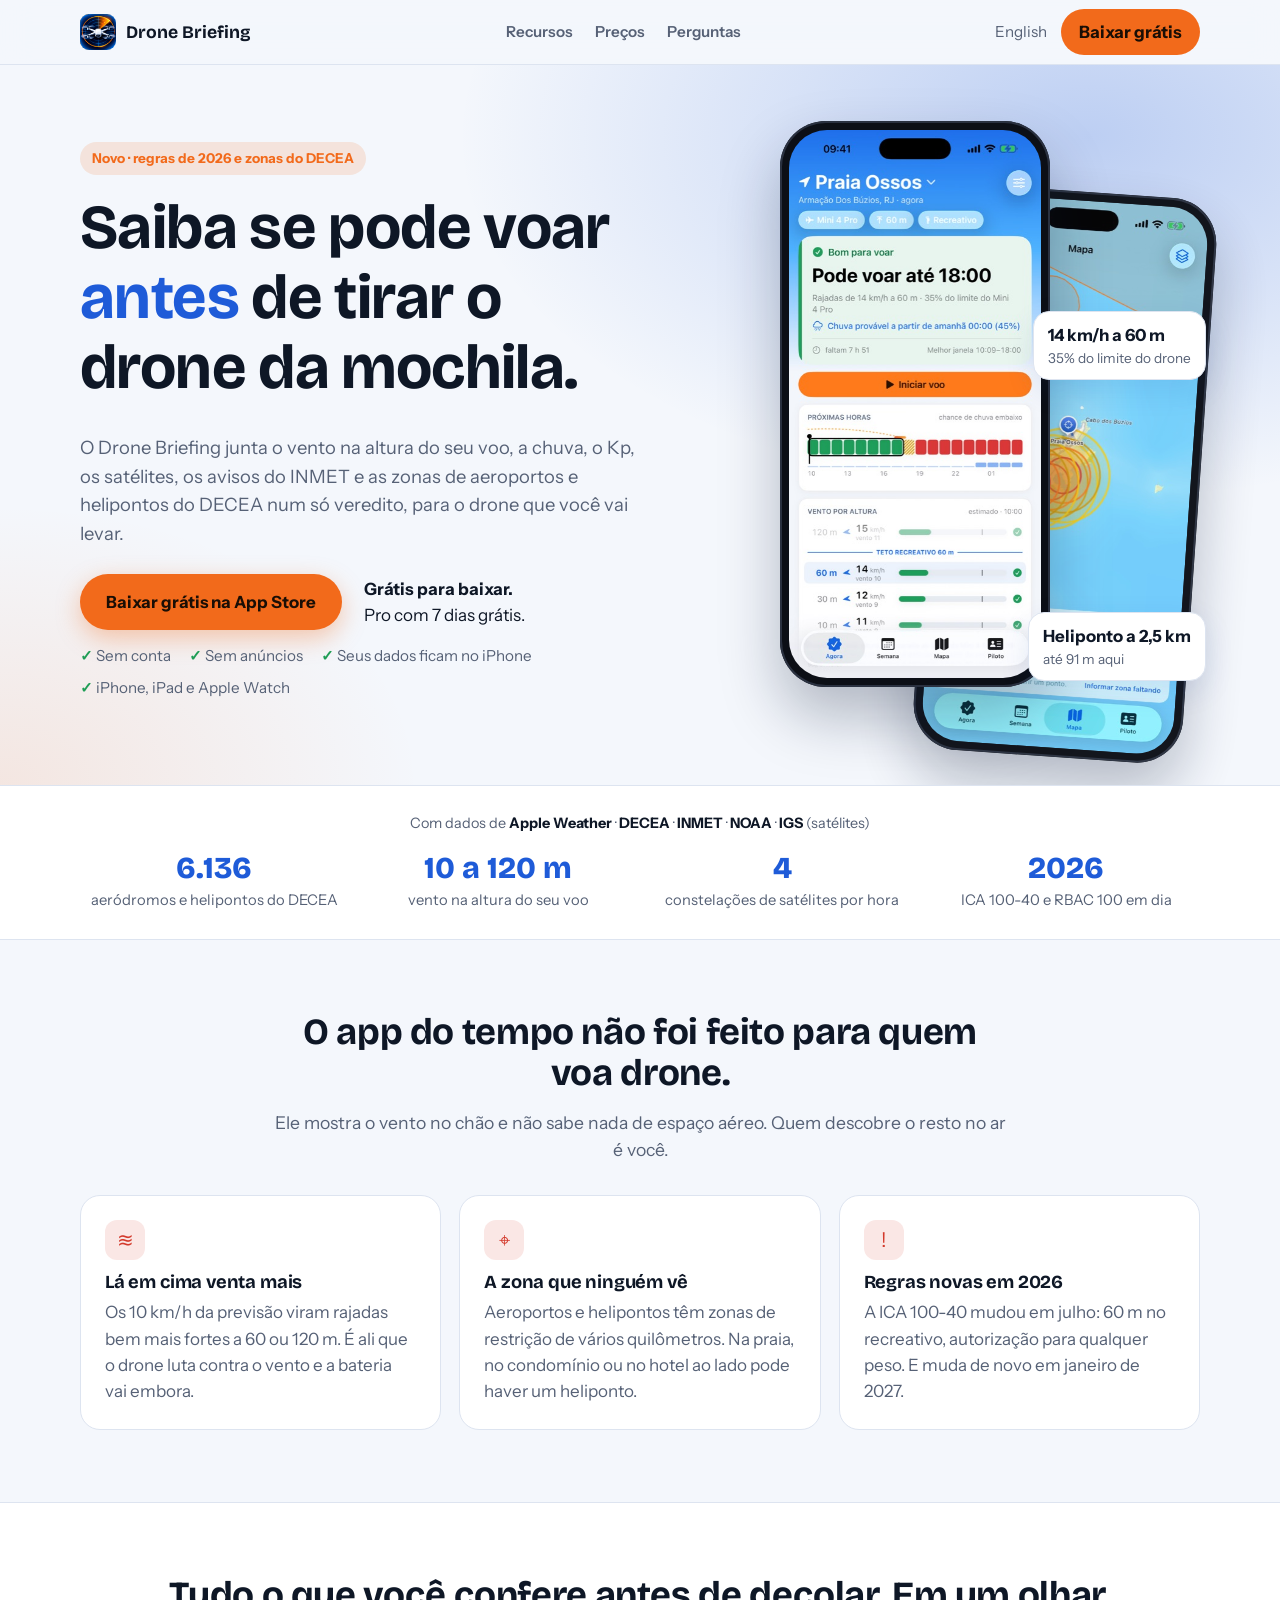
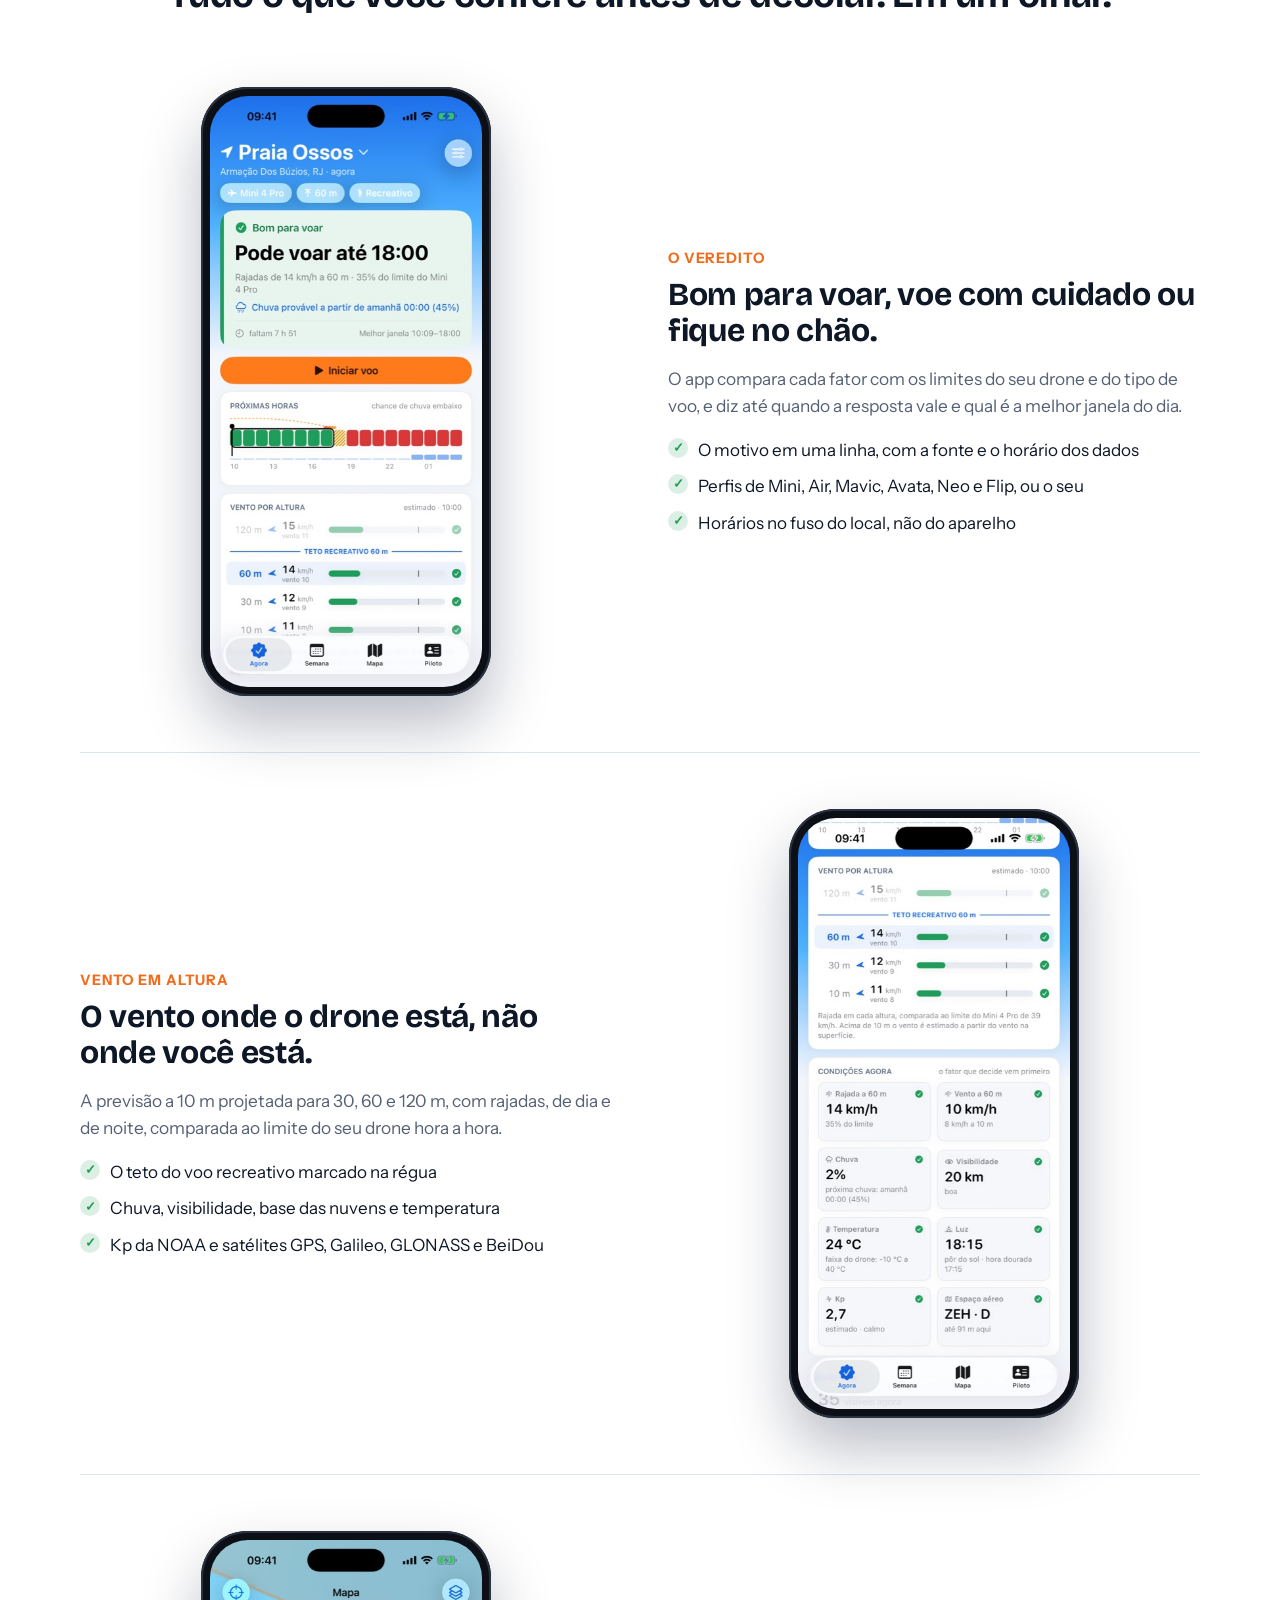
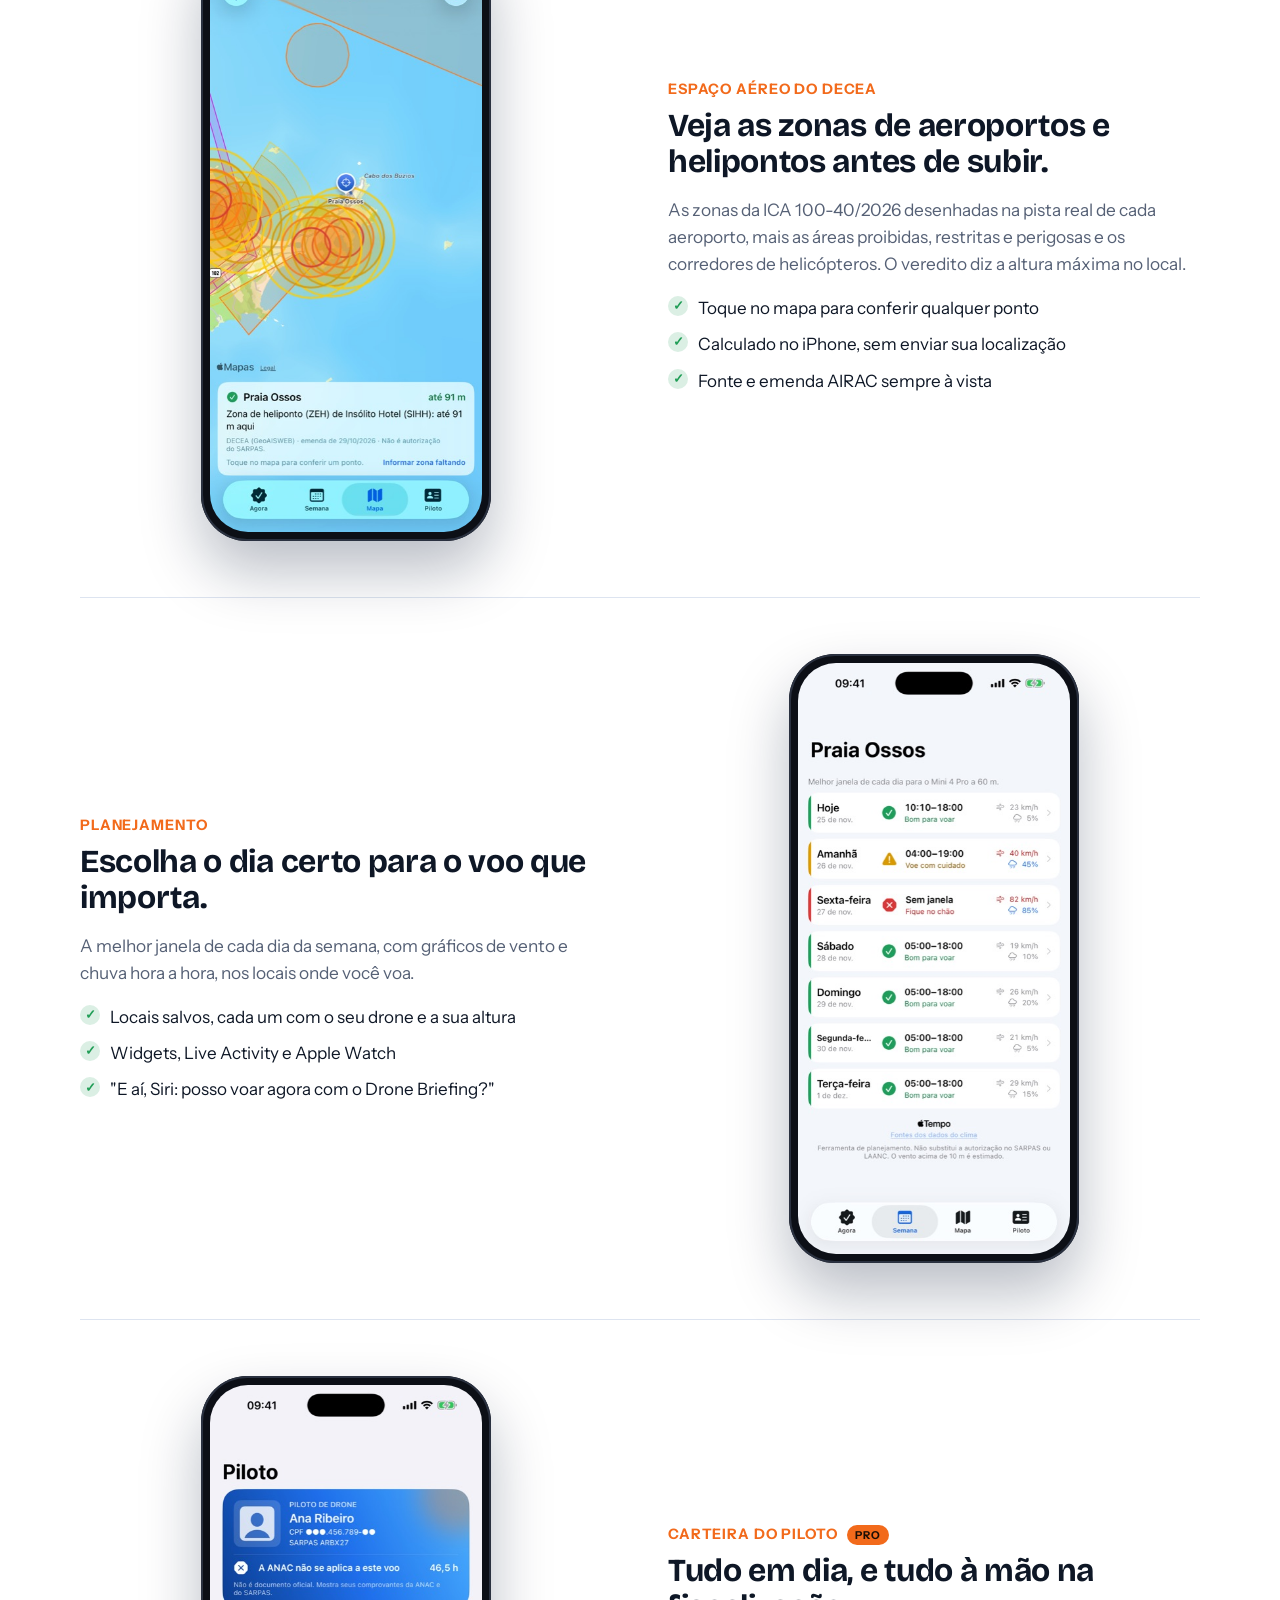
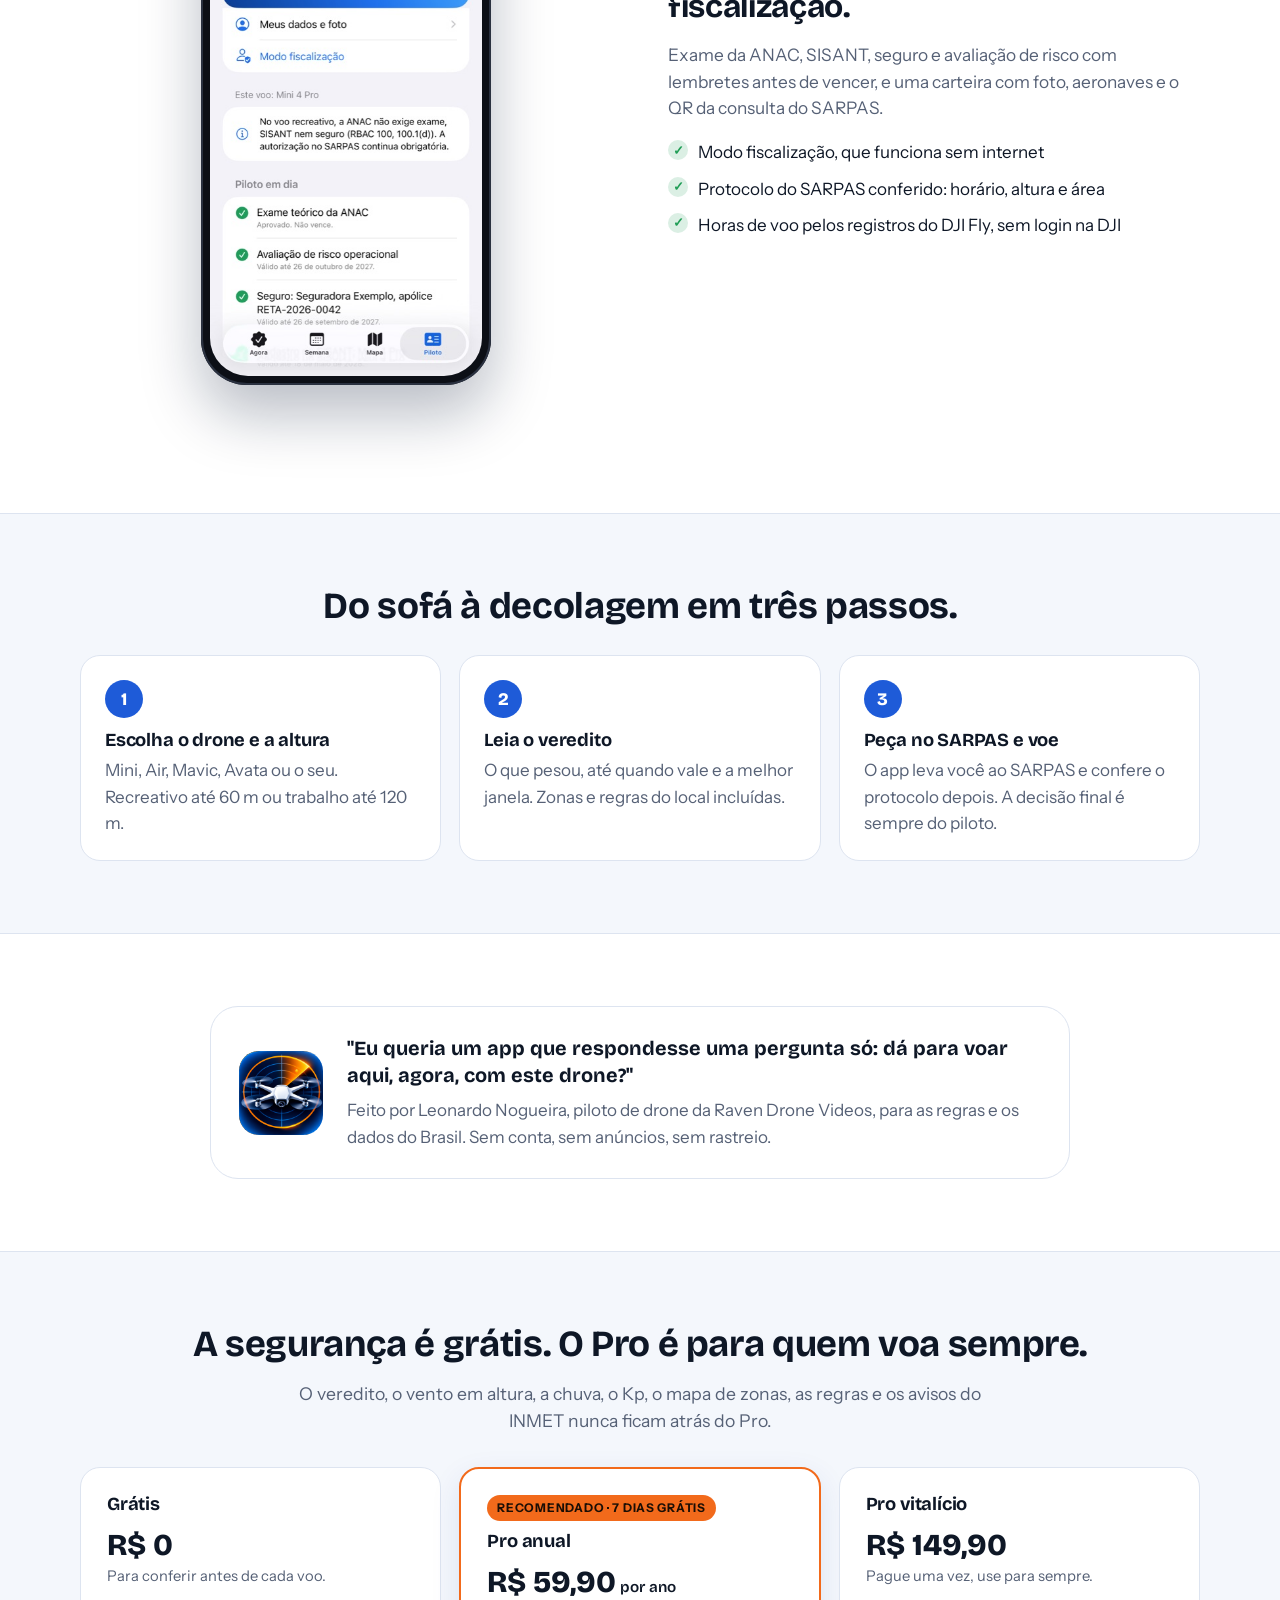
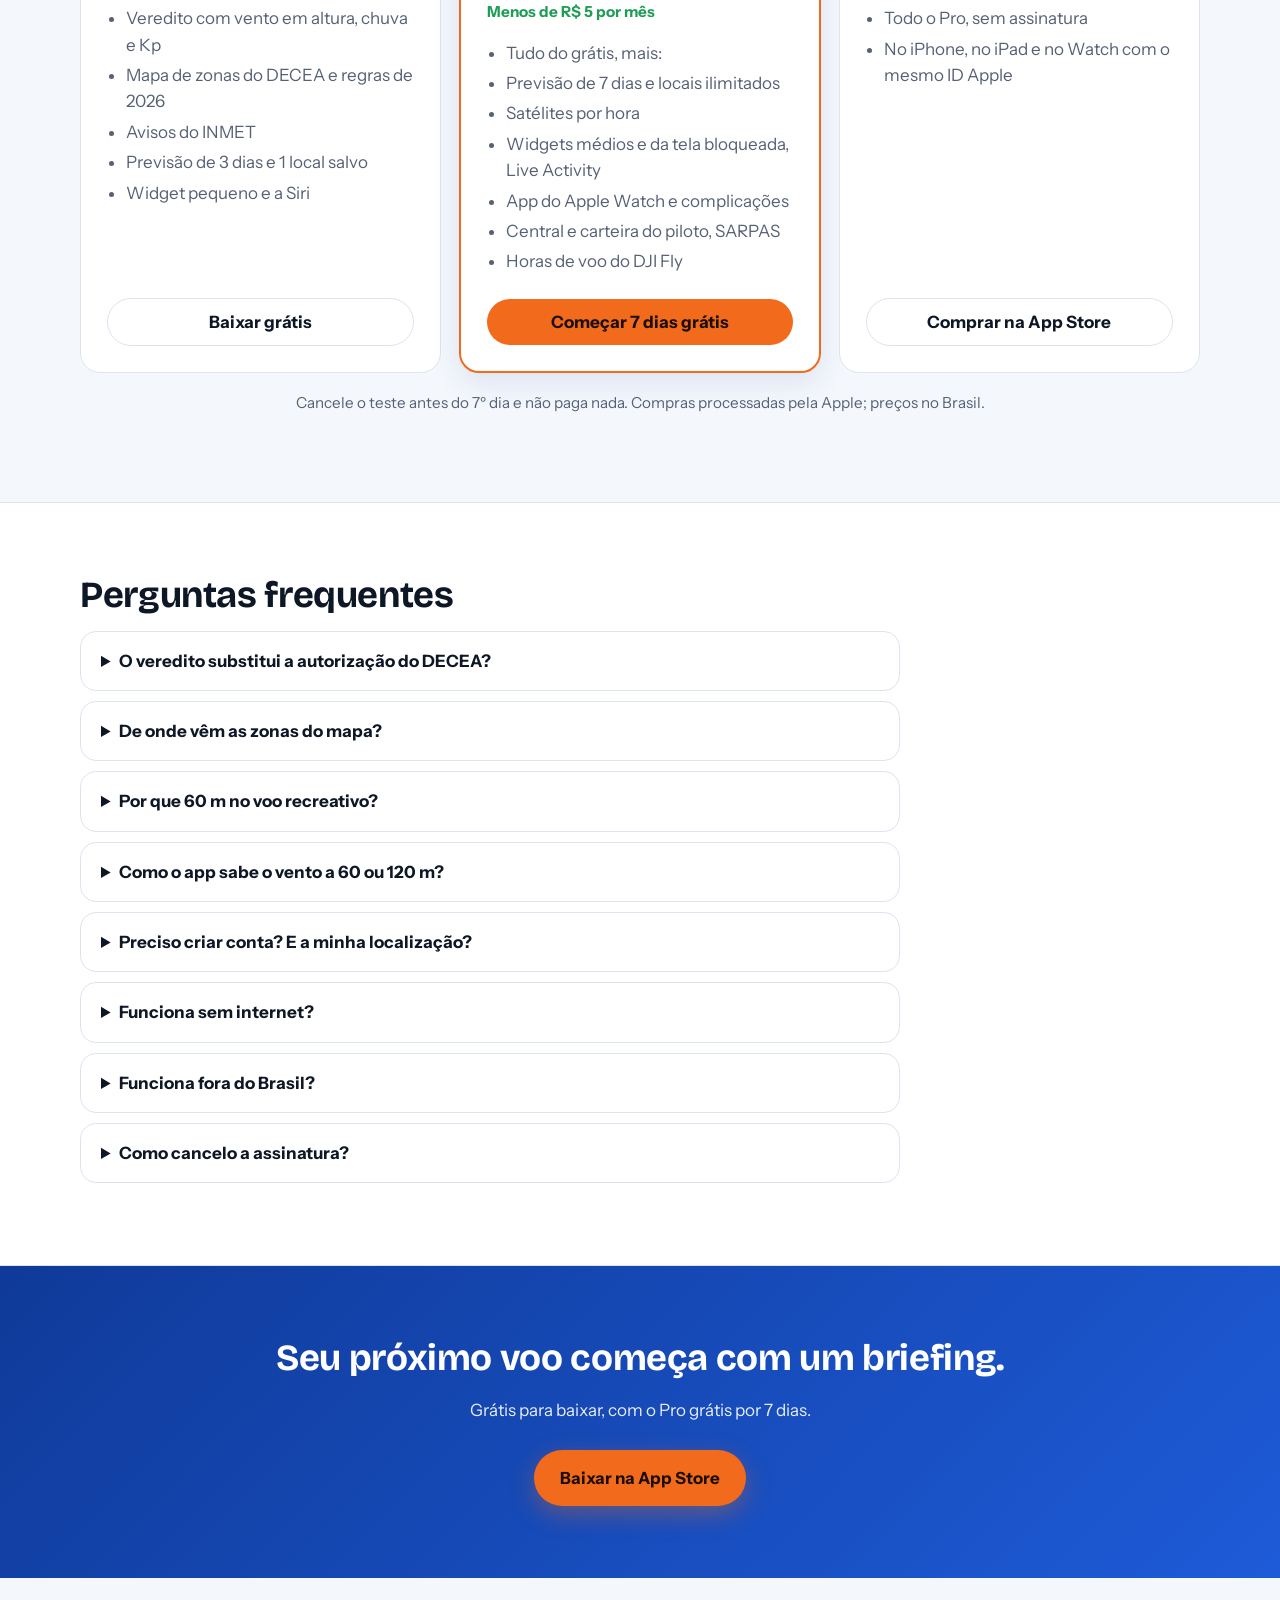
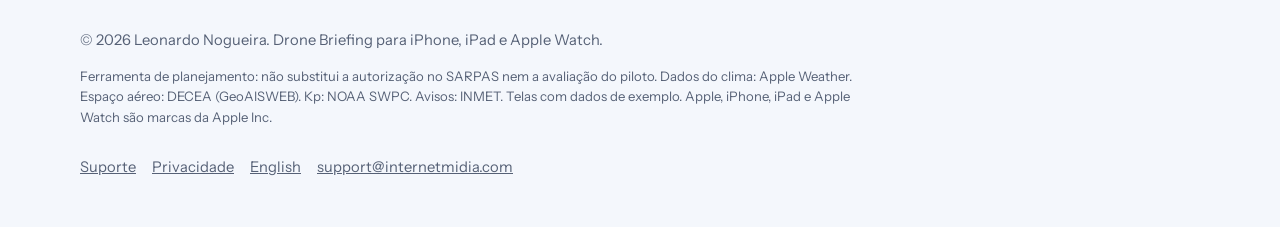
==== commit ba37b997: "Move the wind callout off the app's headline Co-Authored-By: Claude Opus 5.5 <noreply@anthropic.com>" ====
--- a/index.html
+++ b/index.html
@@ -22,7 +22,7 @@
 <link rel="preconnect" href="https://fonts.googleapis.com">
 <link rel="preconnect" href="https://fonts.gstatic.com" crossorigin>
 <link href="https://fonts.googleapis.com/css2?family=Bricolage+Grotesque:opsz,wght@12..96,700;12..96,800&family=Instrument+Sans:wght@400;600;700&display=swap" rel="stylesheet">
-<link rel="stylesheet" href="style.css?v=2026-11-25b">
+<link rel="stylesheet" href="style.css?v=2026-11-25c">
 <script type="application/ld+json">
 {
   "@context": "https://schema.org",
--- a/style.css
+++ b/style.css
@@ -171,9 +171,10 @@
 .aparelho img { display: block; width: 100%; border-radius: 38px; }
 .aparelho.frente { right: 150px; top: 0; z-index: 2; }
 .aparelho.tras { right: 0; top: 70px; transform: rotate(4deg); opacity: .97; }
-.selo-flutuante { position: absolute; z-index: 3; background: var(--card); border: 1px solid var(--line); box-shadow: var(--shadow); border-radius: 16px; padding: 10px 14px; font-size: .85rem; color: var(--muted); }
+.selo-flutuante { position: absolute; z-index: 3; white-space: nowrap; background: var(--card); border: 1px solid var(--line); box-shadow: var(--shadow); border-radius: 16px; padding: 10px 14px; font-size: .85rem; color: var(--muted); }
 .selo-flutuante b { display: block; color: var(--ink); font-size: 1.05rem; }
-.selo-flutuante.a { left: -10px; top: 150px; }
+/* Over the map phone's tiles, never over the app's text or the page's copy. */
+.selo-flutuante.a { left: auto; right: -6px; top: 190px; }
 .selo-flutuante.b { right: -6px; bottom: 40px; }
 
 .provas { background: var(--card); border-block: 1px solid var(--line); padding: 26px 0; }
@@ -226,7 +227,7 @@
   .aparelhos { height: 520px; max-width: 420px; margin: 0 auto; width: 100%; }
   .aparelho { width: 230px; }
   .aparelho.frente { right: auto; left: 0; }
-  .selo-flutuante.a { left: auto; right: 0; top: 20px; }
+  .selo-flutuante.a { left: auto; right: 0; top: 170px; }
   .dores, .passos { grid-template-columns: 1fr; }
   .numeros { grid-template-columns: 1fr 1fr; }
   .topo nav.menu { display: none; }
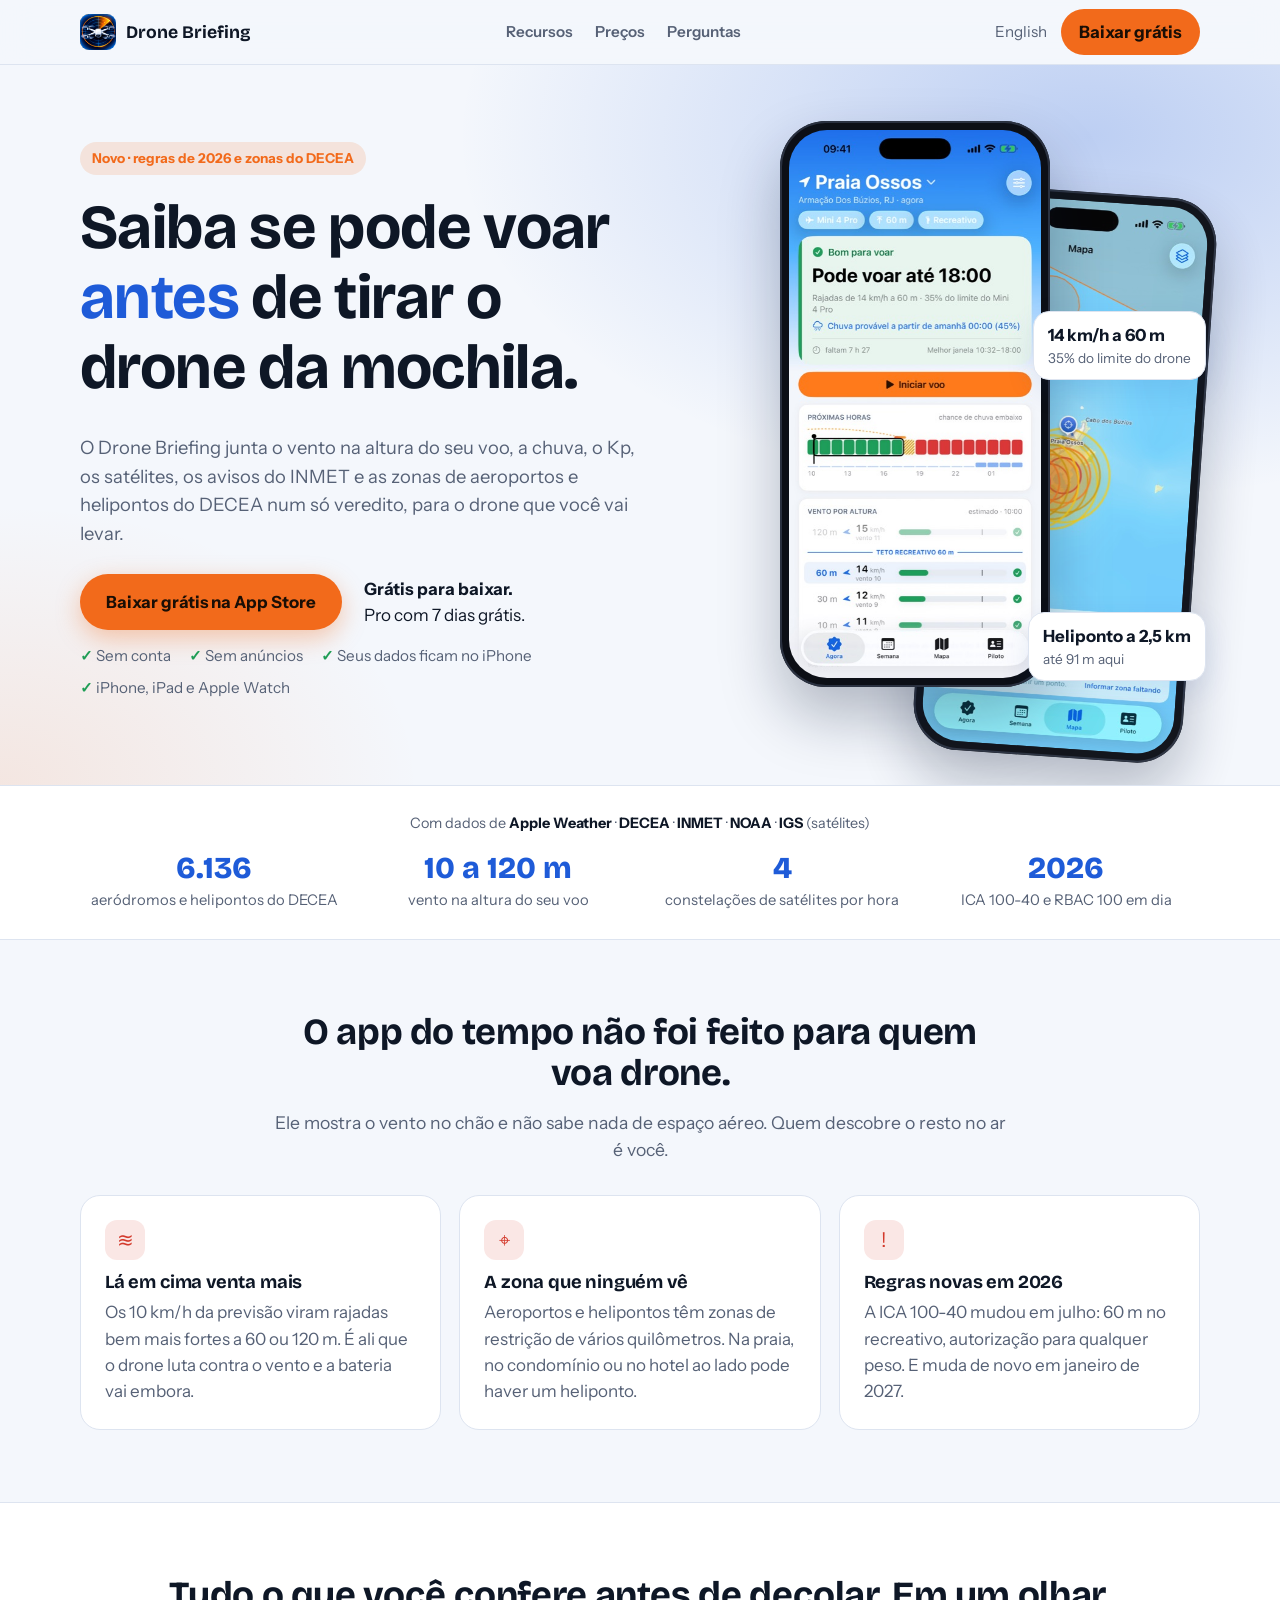
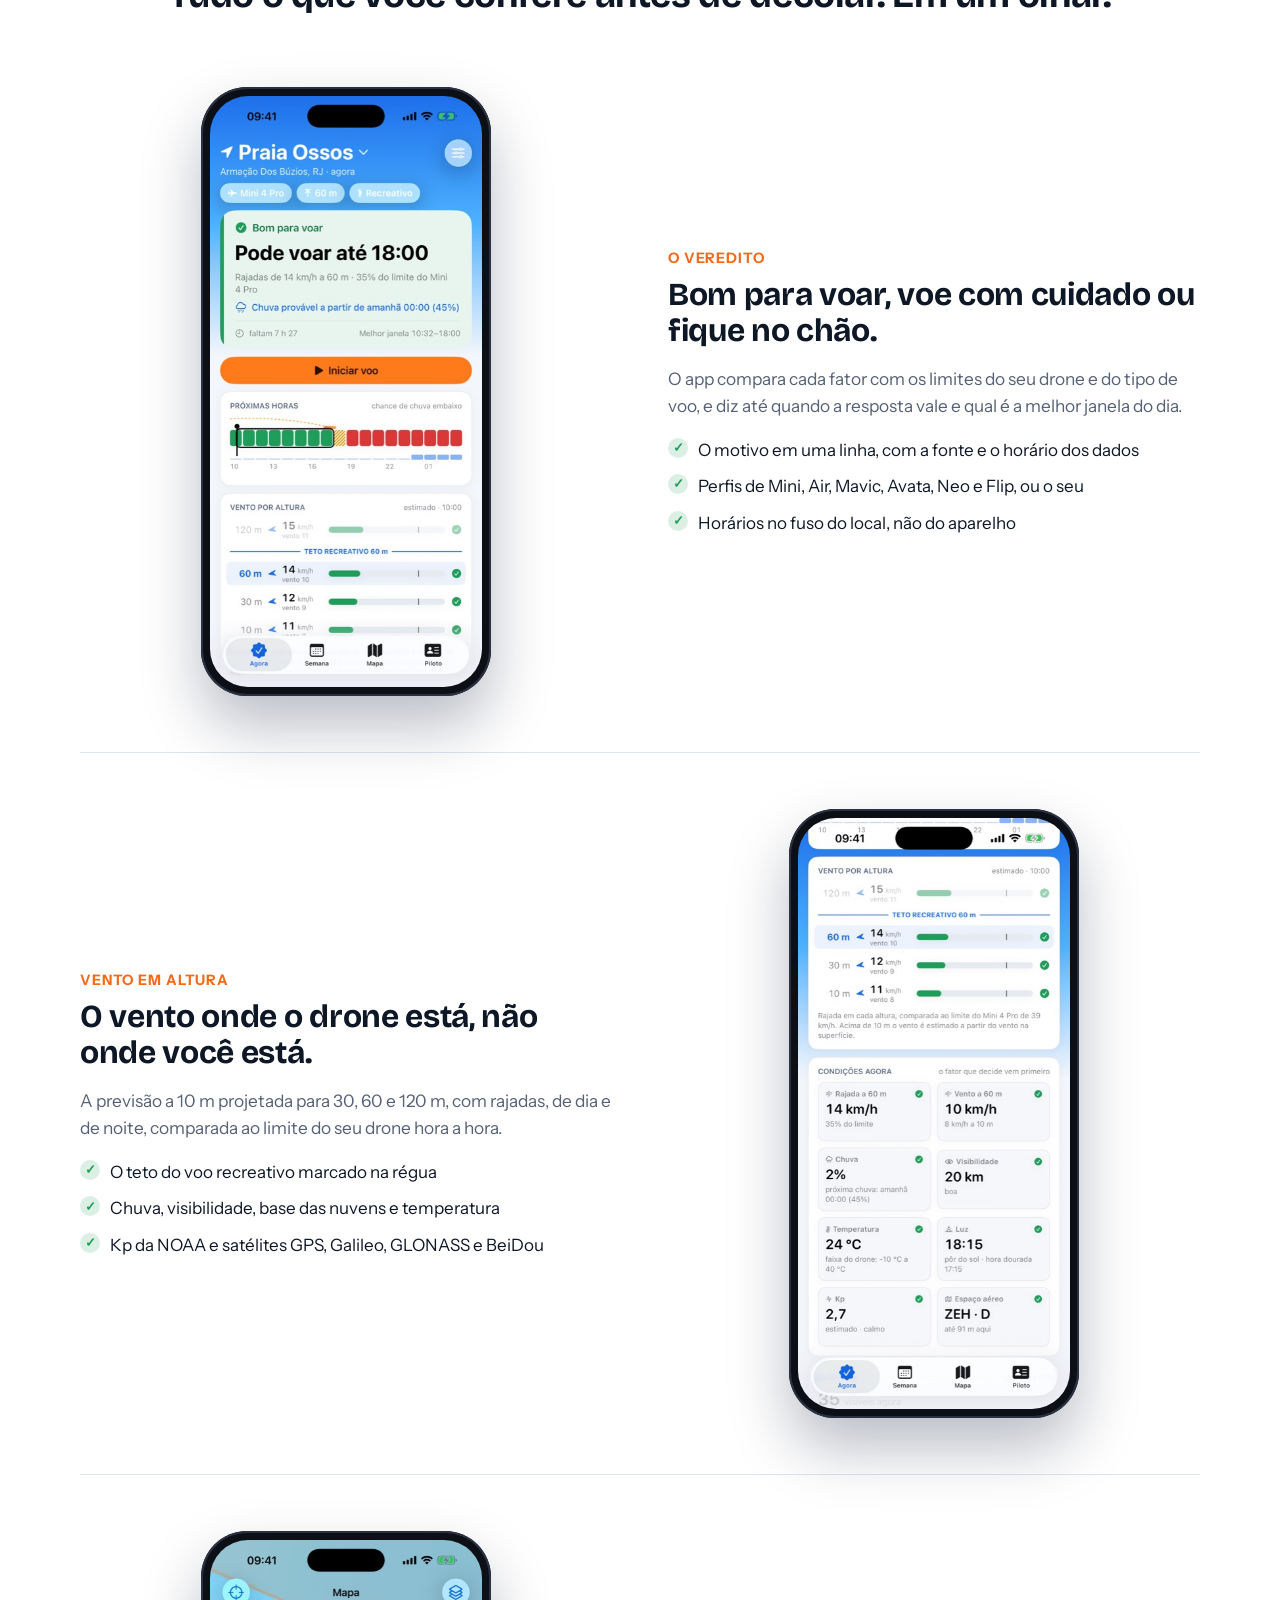
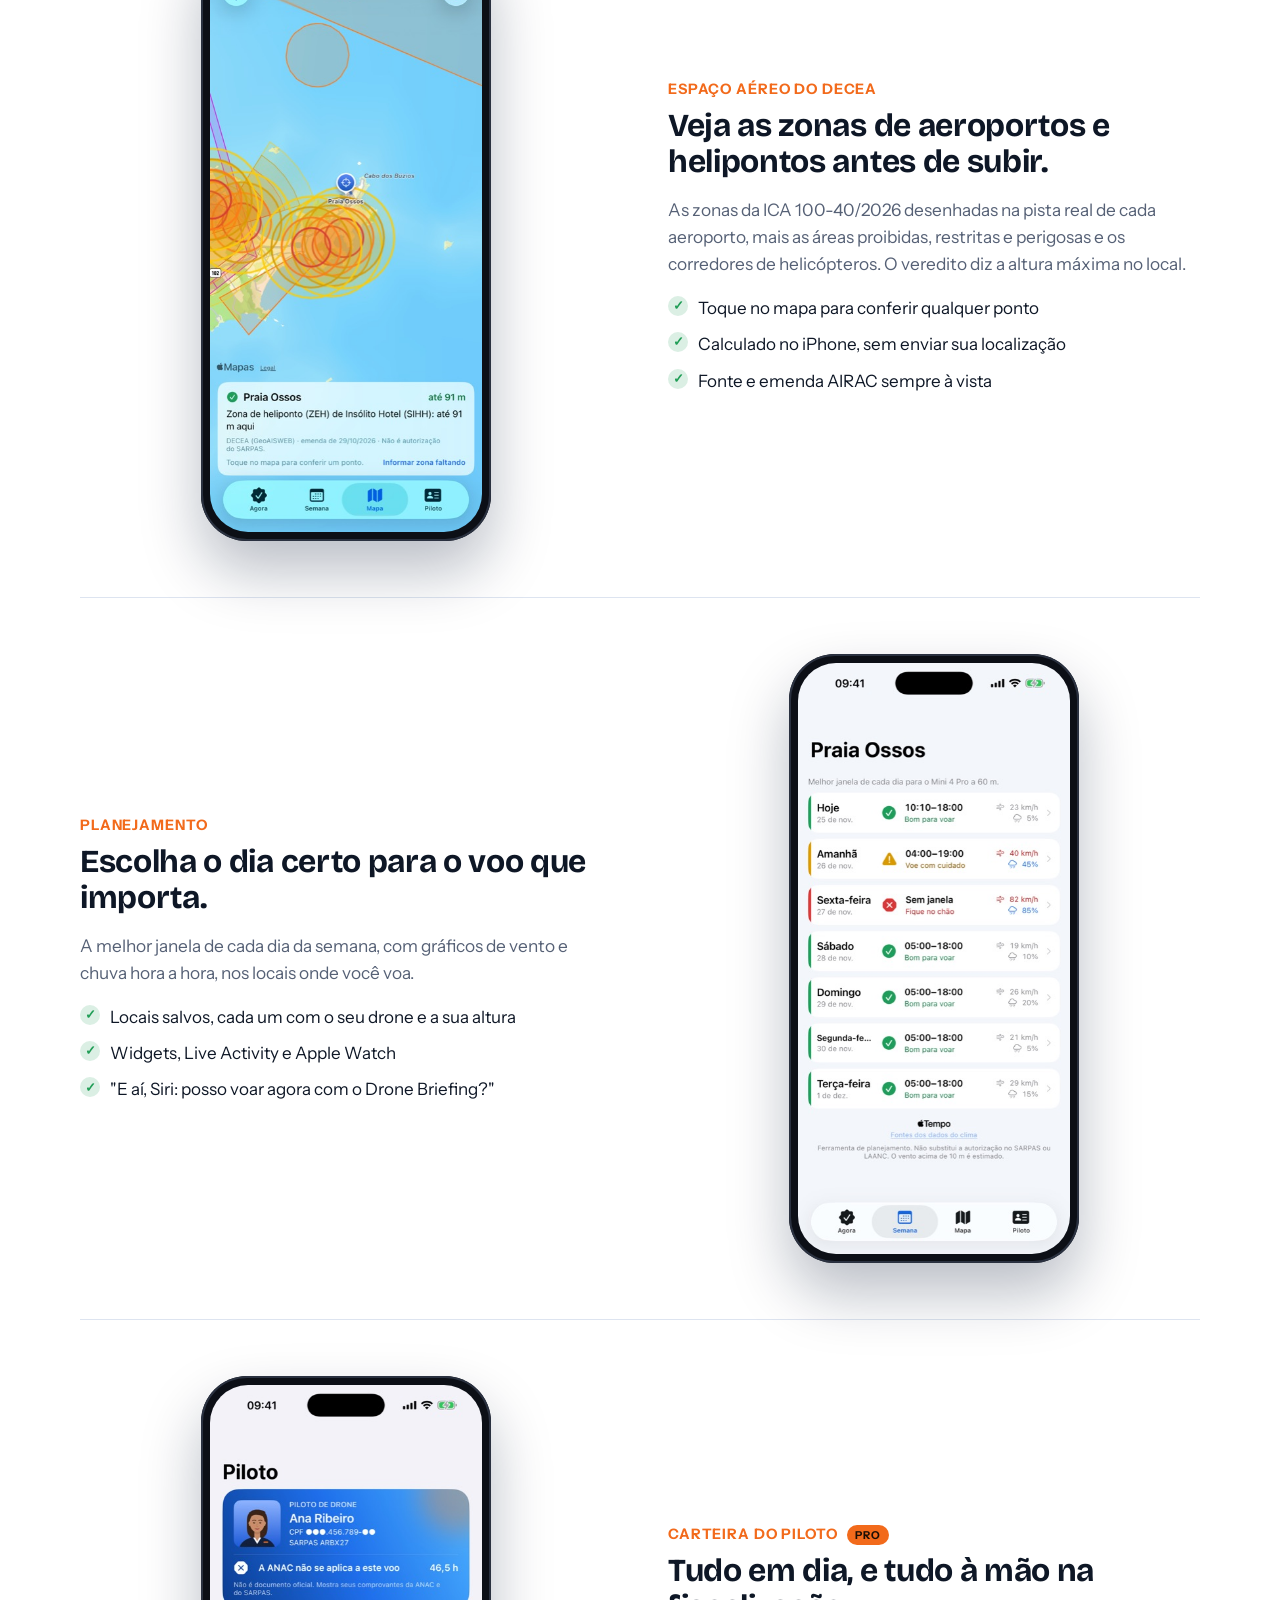
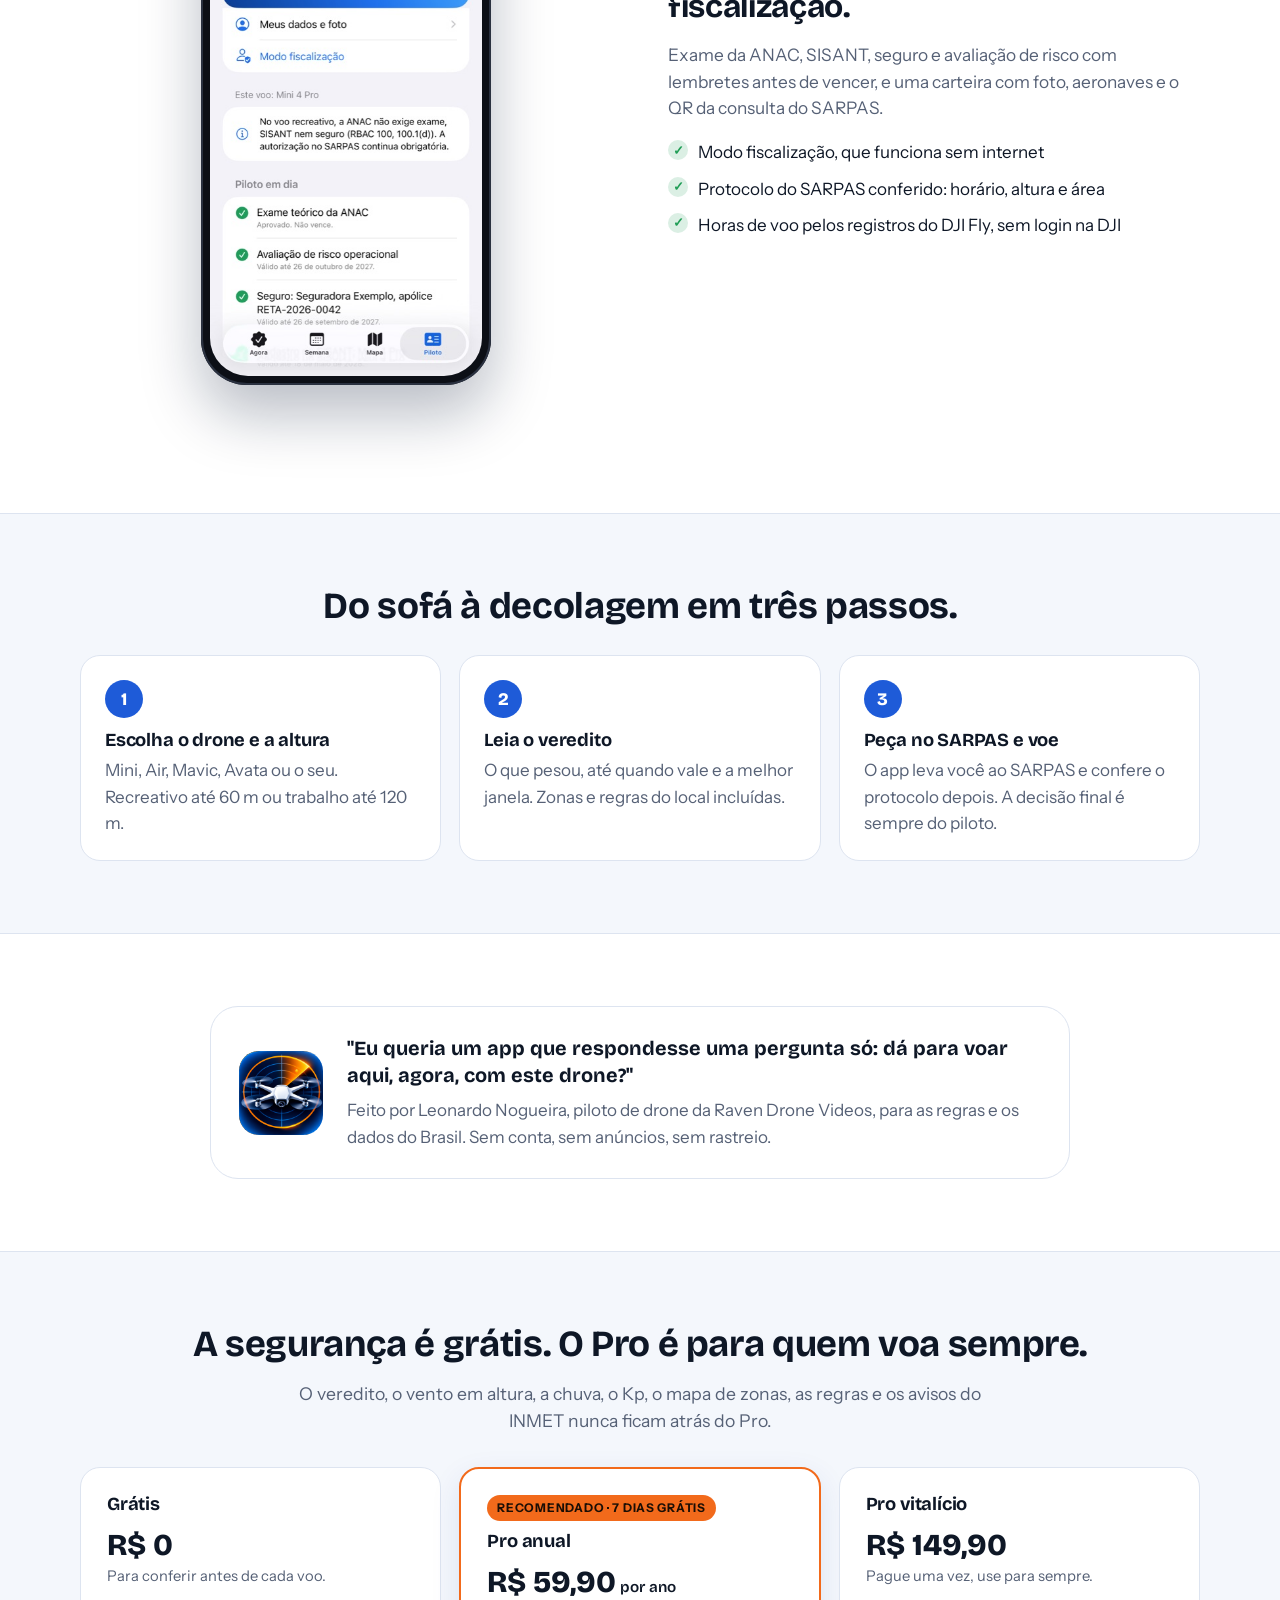
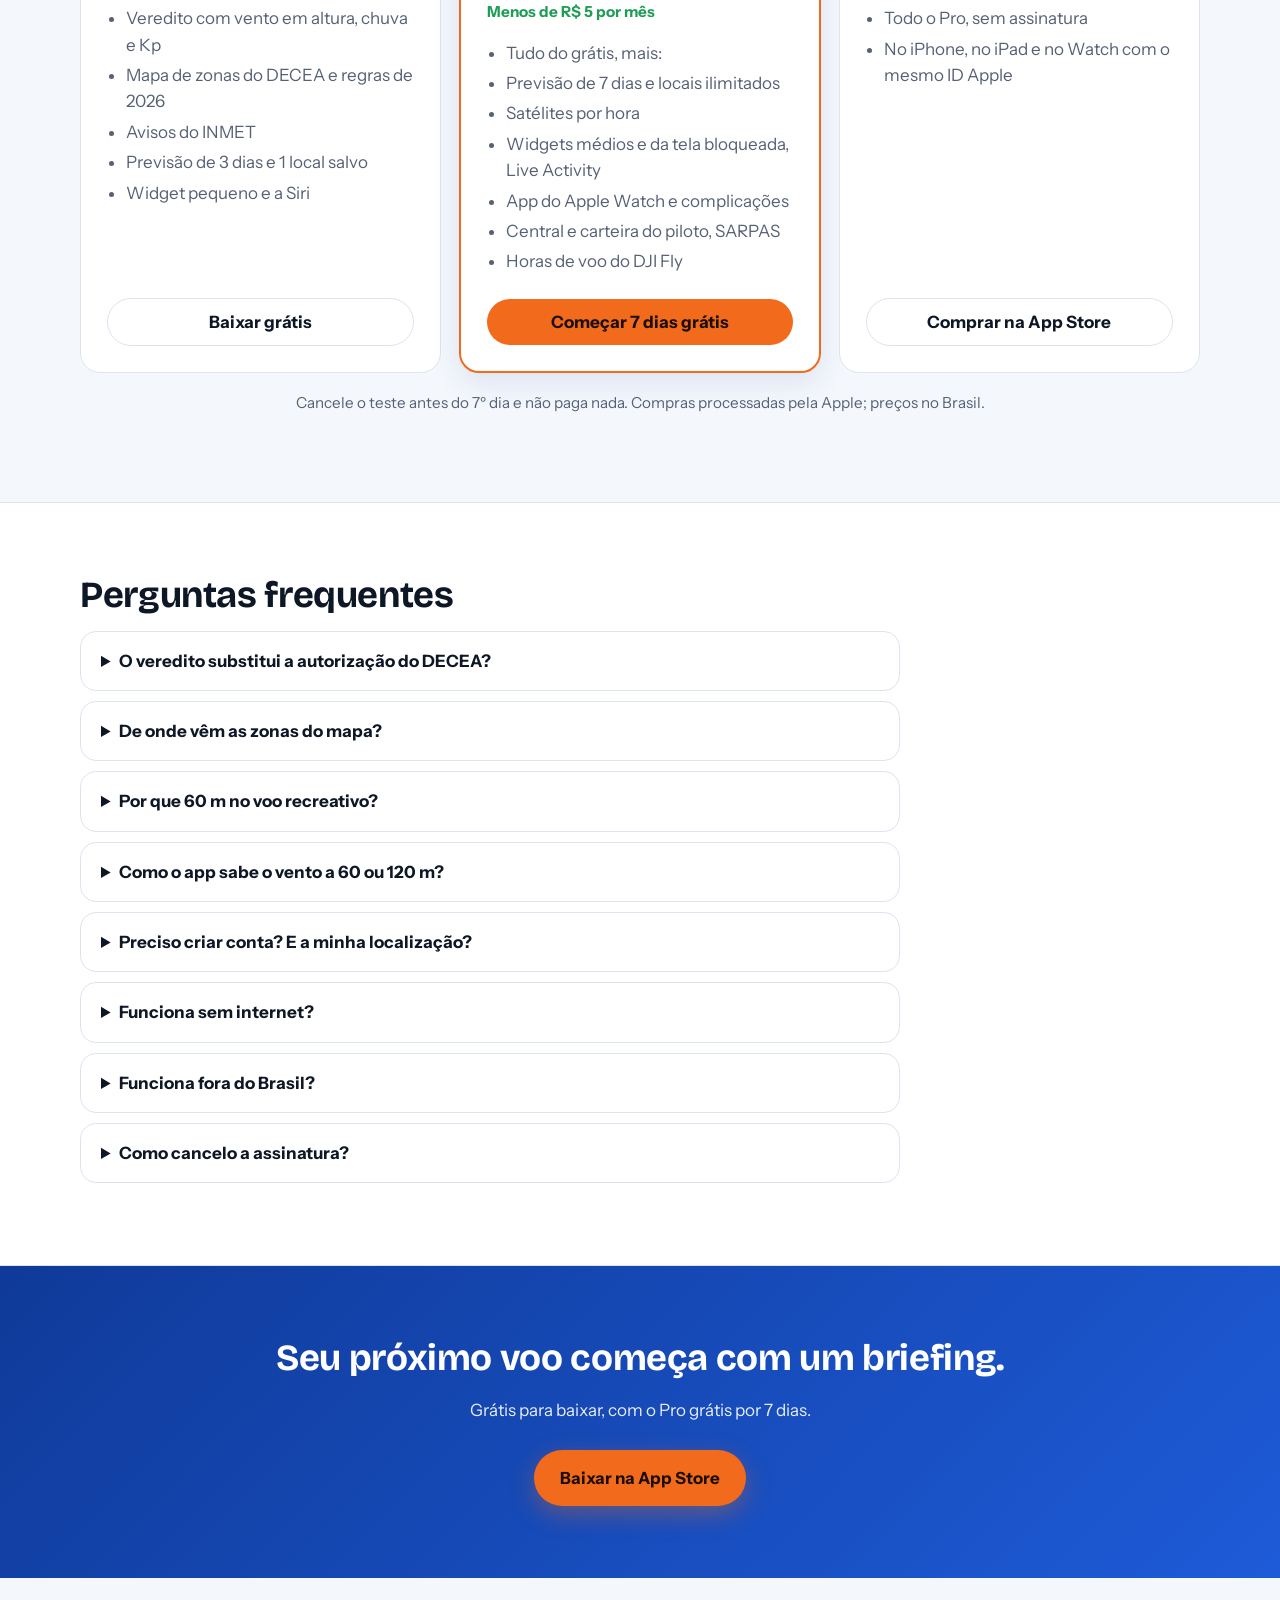
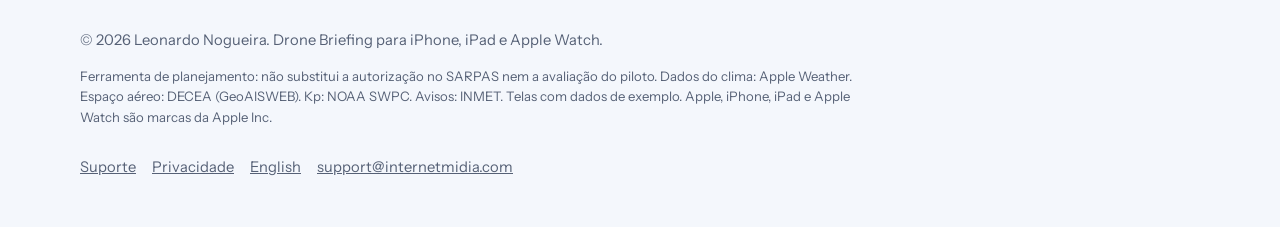
==== commit de3de6e6: "Refresh cached app screens Co-Authored-By: Claude Opus 5.5 <noreply@anthropic.com>" ====
--- a/index.html
+++ b/index.html
@@ -77,8 +77,8 @@
       </ul>
     </div>
     <div class="aparelhos" aria-hidden="true">
-      <div class="aparelho tras"><img src="assets/screens/map-pt.jpg" alt="" width="450" height="978"></div>
-      <div class="aparelho frente"><img src="assets/screens/now-pt.jpg" alt="" width="450" height="978"></div>
+      <div class="aparelho tras"><img src="assets/screens/map-pt.jpg?v=2" alt="" width="450" height="978"></div>
+      <div class="aparelho frente"><img src="assets/screens/now-pt.jpg?v=2" alt="" width="450" height="978"></div>
       <div class="selo-flutuante a"><b>14 km/h a 60 m</b>35% do limite do drone</div>
       <div class="selo-flutuante b"><b>Heliponto a 2,5 km</b>até 91 m aqui</div>
     </div>
@@ -114,7 +114,7 @@
     <h2 class="centro">Tudo o que você confere antes de decolar. Em um olhar.</h2>
 
     <article class="recurso">
-      <div class="midia"><div class="aparelho"><img src="assets/screens/now-pt.jpg" alt="Tela Agora: Bom para voar, pode voar até 18:00, com o vento em cada altura" width="450" height="978" loading="lazy"></div></div>
+      <div class="midia"><div class="aparelho"><img src="assets/screens/now-pt.jpg?v=2" alt="Tela Agora: Bom para voar, pode voar até 18:00, com o vento em cada altura" width="450" height="978" loading="lazy"></div></div>
       <div>
         <p class="sobre">O veredito</p>
         <h3>Bom para voar, voe com cuidado ou fique no chão.</h3>
@@ -128,7 +128,7 @@
     </article>
 
     <article class="recurso invertido">
-      <div class="midia"><div class="aparelho"><img src="assets/screens/wind-pt.jpg" alt="Vento por altura: 10, 30, 60 e 120 m, com o teto recreativo de 60 m" width="450" height="978" loading="lazy"></div></div>
+      <div class="midia"><div class="aparelho"><img src="assets/screens/wind-pt.jpg?v=2" alt="Vento por altura: 10, 30, 60 e 120 m, com o teto recreativo de 60 m" width="450" height="978" loading="lazy"></div></div>
       <div>
         <p class="sobre">Vento em altura</p>
         <h3>O vento onde o drone está, não onde você está.</h3>
@@ -142,7 +142,7 @@
     </article>
 
     <article class="recurso">
-      <div class="midia"><div class="aparelho"><img src="assets/screens/map-pt.jpg" alt="Mapa com as zonas de helipontos e aeroportos do DECEA em volta da Praia dos Ossos" width="450" height="978" loading="lazy"></div></div>
+      <div class="midia"><div class="aparelho"><img src="assets/screens/map-pt.jpg?v=2" alt="Mapa com as zonas de helipontos e aeroportos do DECEA em volta da Praia dos Ossos" width="450" height="978" loading="lazy"></div></div>
       <div>
         <p class="sobre">Espaço aéreo do DECEA</p>
         <h3>Veja as zonas de aeroportos e helipontos antes de subir.</h3>
@@ -156,7 +156,7 @@
     </article>
 
     <article class="recurso invertido">
-      <div class="midia"><div class="aparelho"><img src="assets/screens/week-pt.jpg" alt="A semana com a melhor janela de cada dia" width="450" height="978" loading="lazy"></div></div>
+      <div class="midia"><div class="aparelho"><img src="assets/screens/week-pt.jpg?v=2" alt="A semana com a melhor janela de cada dia" width="450" height="978" loading="lazy"></div></div>
       <div>
         <p class="sobre">Planejamento</p>
         <h3>Escolha o dia certo para o voo que importa.</h3>
@@ -170,7 +170,7 @@
     </article>
 
     <article class="recurso">
-      <div class="midia"><div class="aparelho"><img src="assets/screens/pilot-pt.jpg" alt="Carteira do piloto com foto, documentos e piloto em dia" width="450" height="978" loading="lazy"></div></div>
+      <div class="midia"><div class="aparelho"><img src="assets/screens/pilot-pt.jpg?v=2" alt="Carteira do piloto com foto, documentos e piloto em dia" width="450" height="978" loading="lazy"></div></div>
       <div>
         <p class="sobre">Carteira do piloto <span class="selo-pro">PRO</span></p>
         <h3>Tudo em dia, e tudo à mão na fiscalização.</h3>
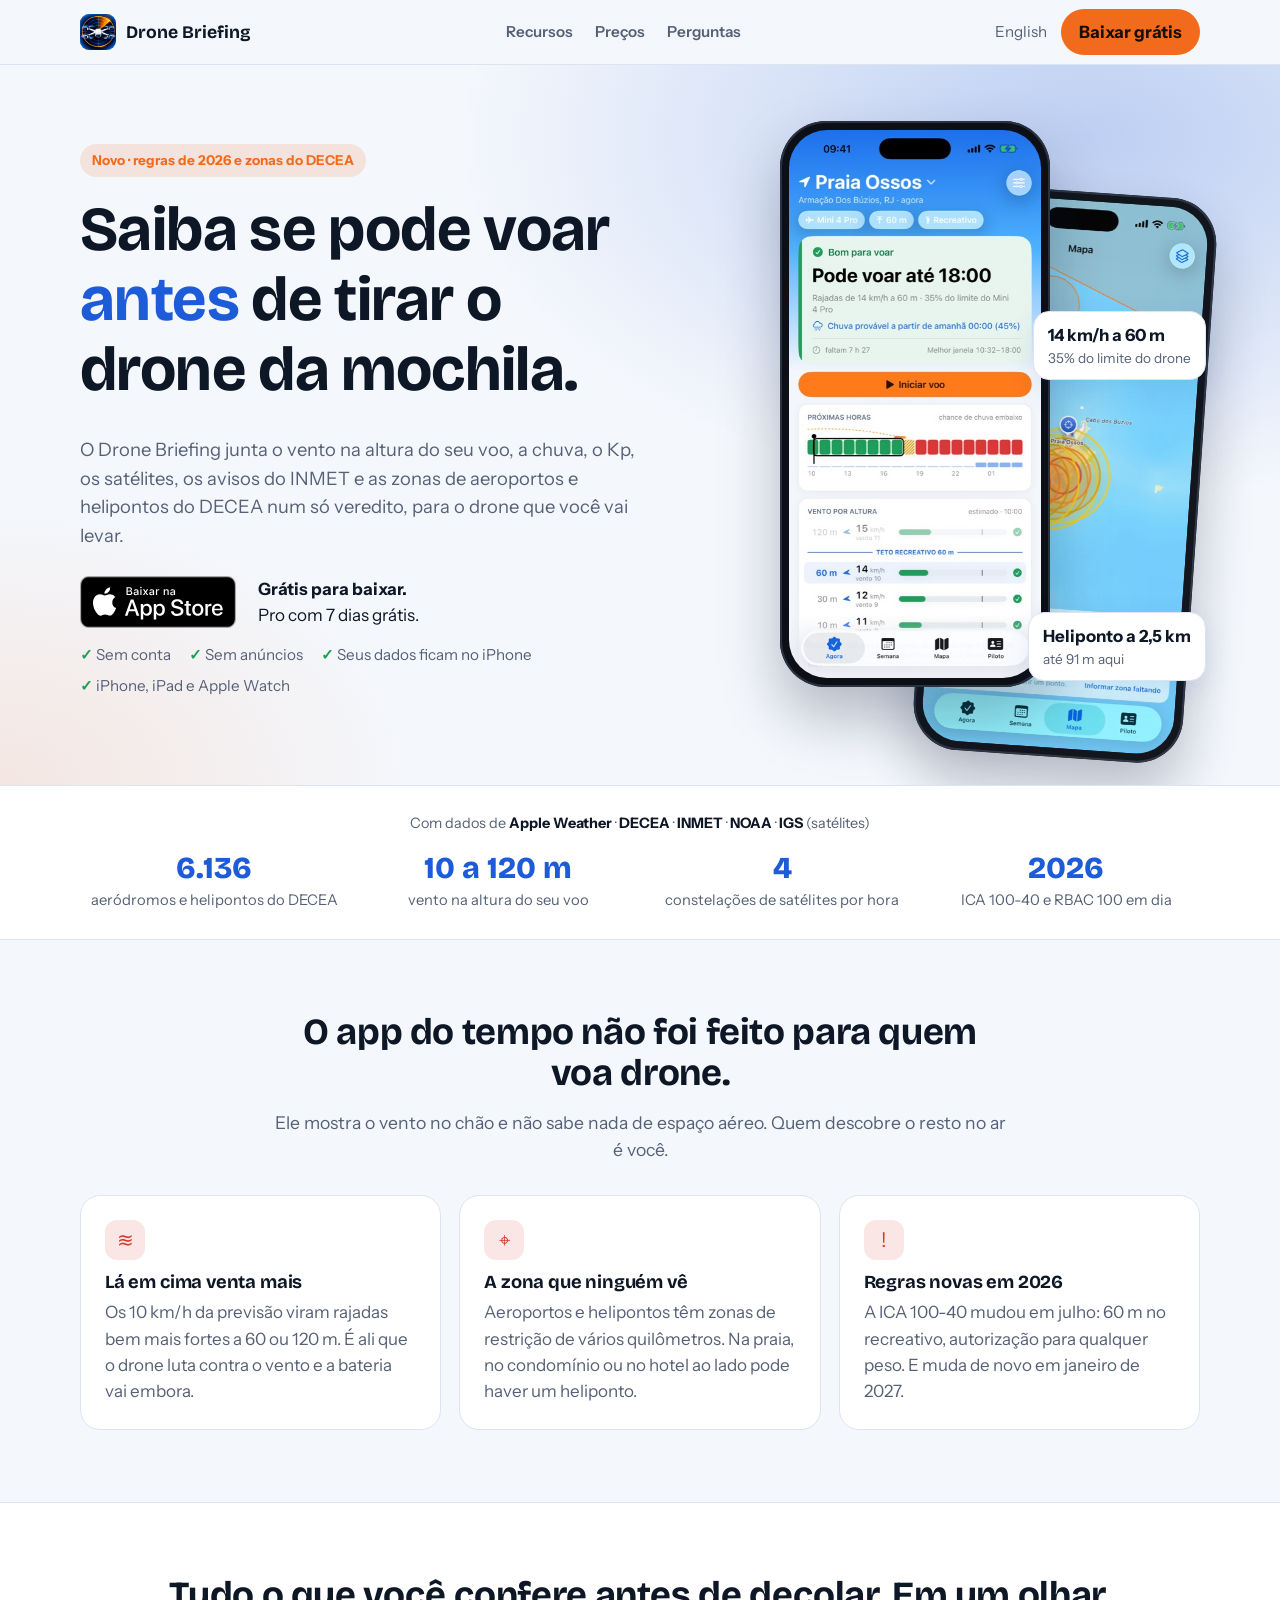
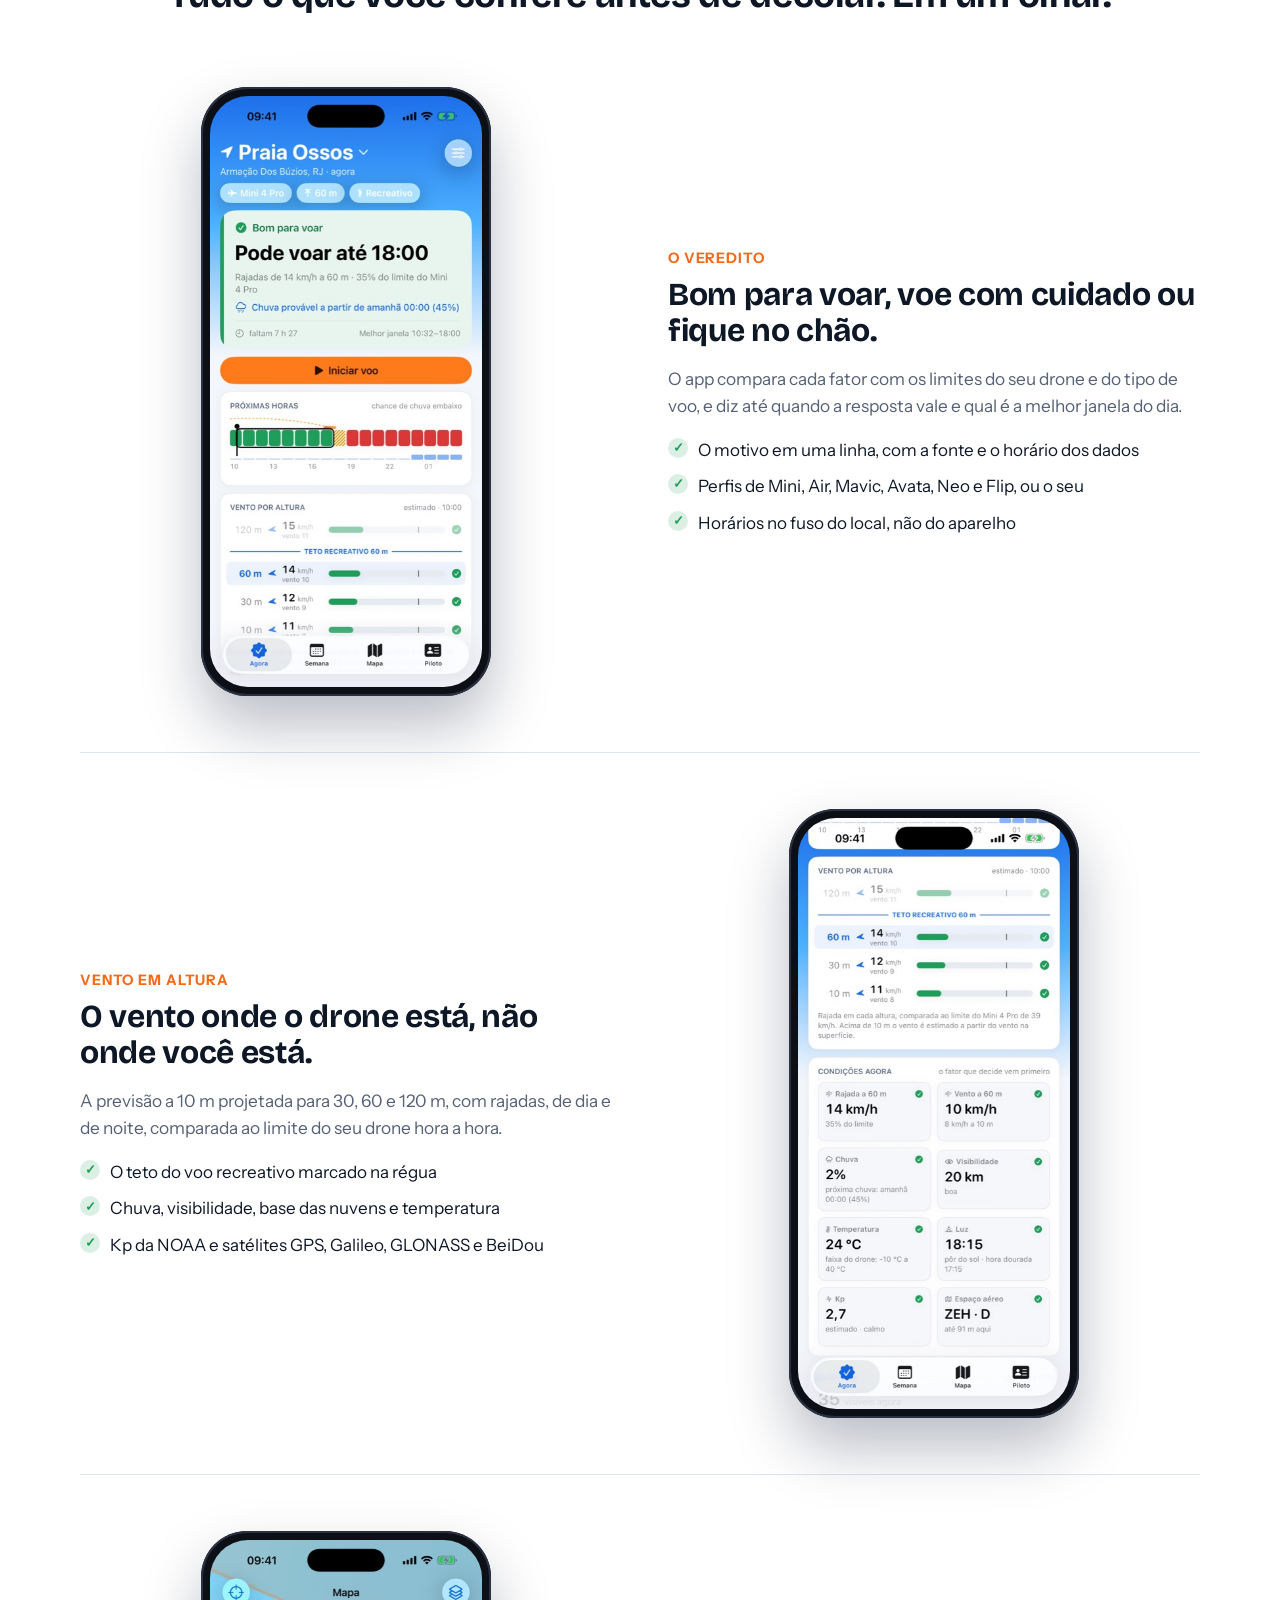
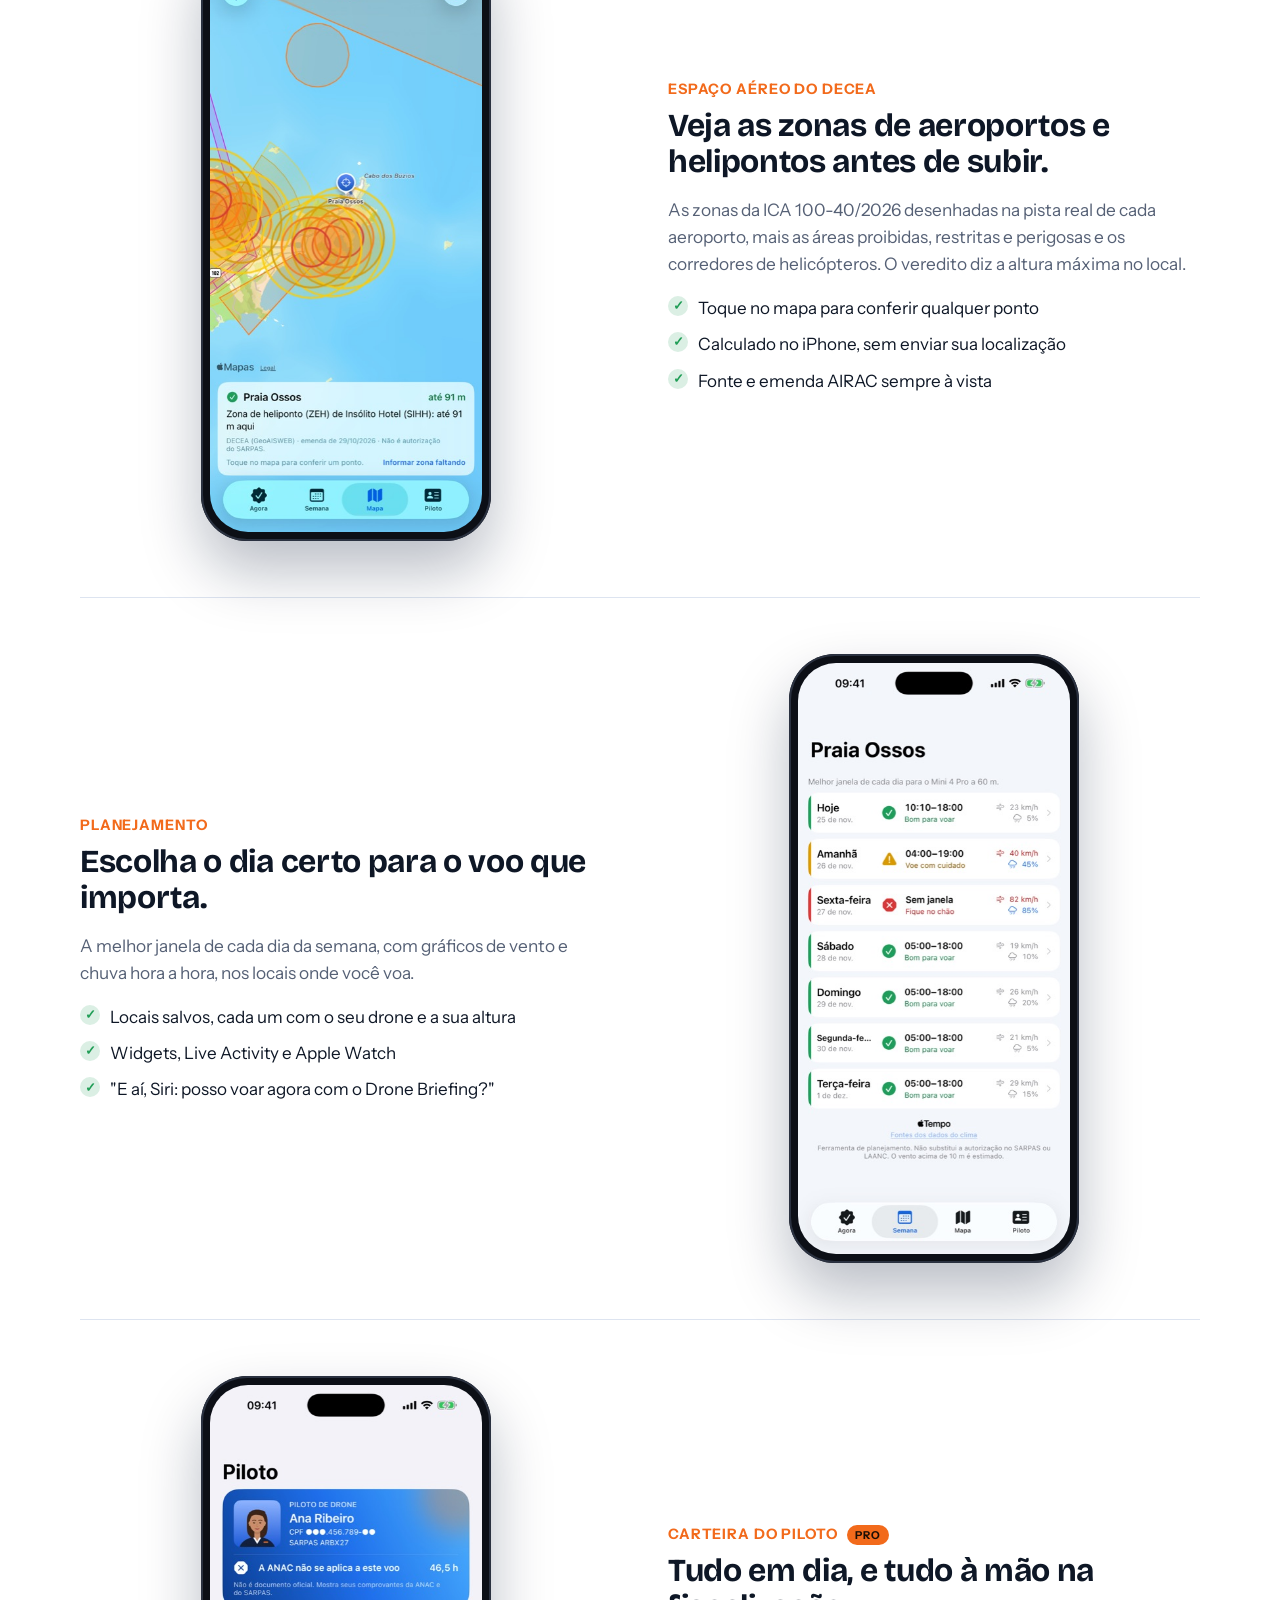
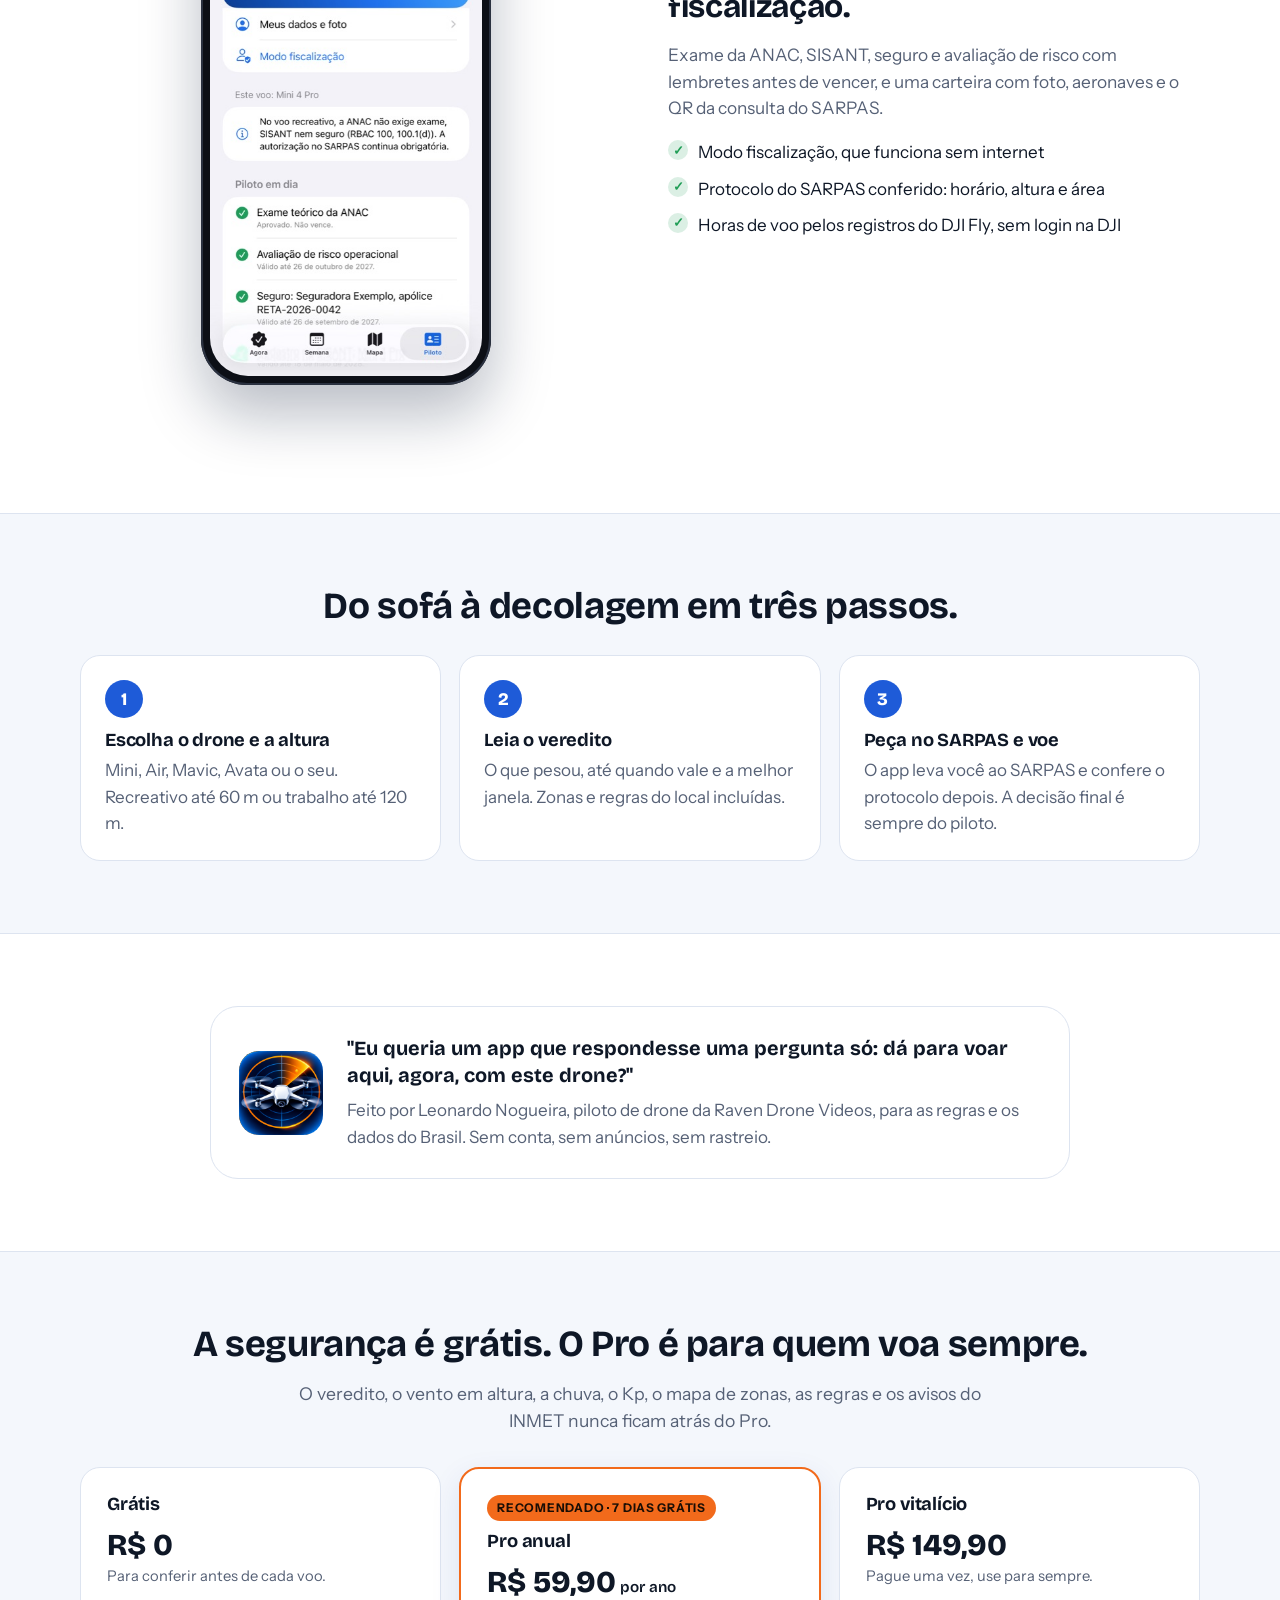
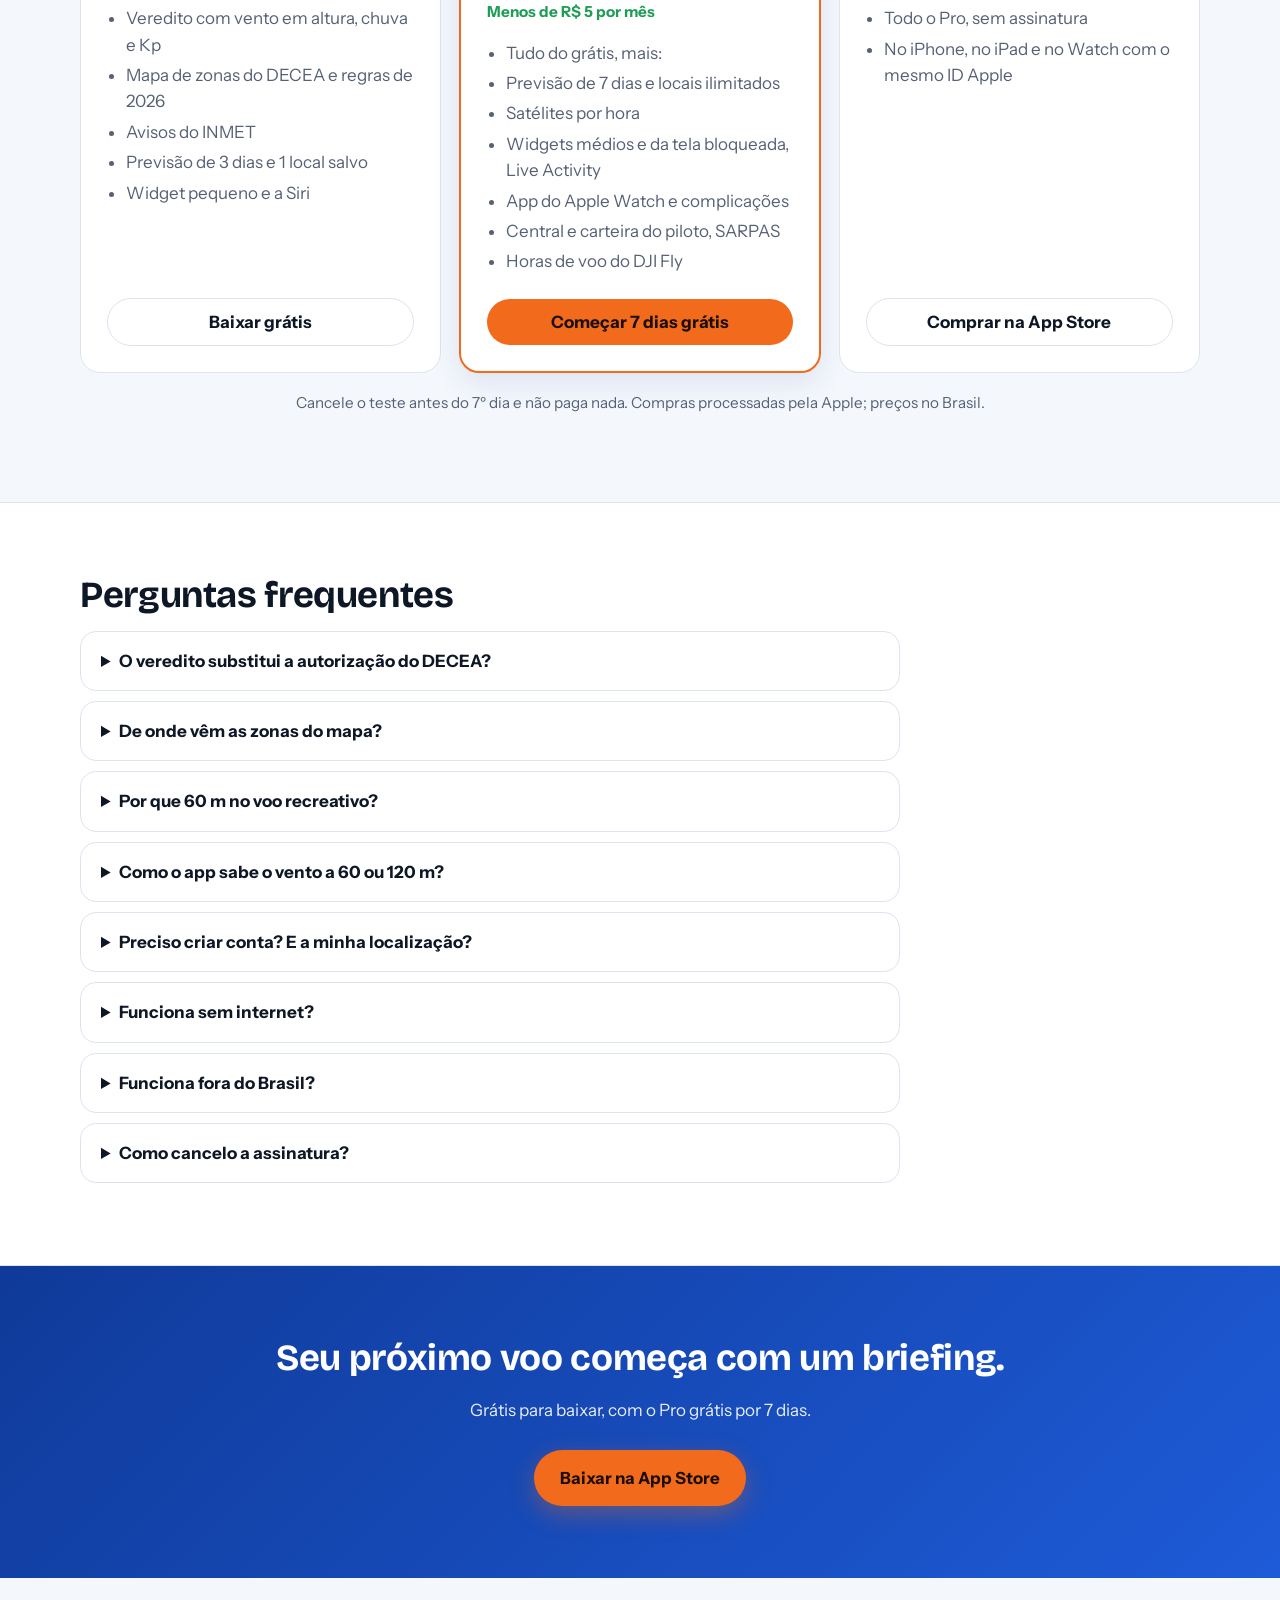
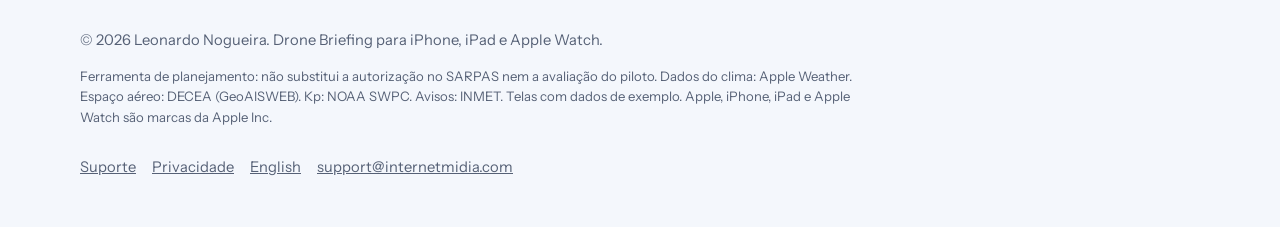
==== commit 1de7c24d: "Use the official App Store badges and the Instagram campaign link Adds Apple's official black badges" ====
--- a/index.html
+++ b/index.html
@@ -33,7 +33,7 @@
   "description": "Responde se dá para voar de drone aqui e agora: vento na altura do voo, chuva, índice Kp, satélites, avisos do INMET e as zonas e regras do DECEA e da ANAC.",
   "image": "https://dronebriefing.ravendronevideos.com.br/assets/icon-512.png",
   "url": "https://dronebriefing.ravendronevideos.com.br/",
-  "downloadUrl": "https://apps.apple.com/app/idAPPLEID",
+  "downloadUrl": "https://apps.apple.com/app/id6838916058",
   "inLanguage": "pt-BR",
   "offers": { "@type": "Offer", "price": "0", "priceCurrency": "BRL", "description": "Download grátis. Drone Briefing Pro: anual por R$ 59,90 com 7 dias grátis ou vitalício por R$ 149,90." },
   "author": { "@type": "Person", "name": "Leonardo Nogueira" }
@@ -52,7 +52,7 @@
     </nav>
     <div class="topo-acoes">
       <a class="idioma-link" href="en/" hreflang="en" lang="en">English</a>
-      <a class="botao" href="https://apps.apple.com/app/idAPPLEID">Baixar grátis</a>
+      <a class="botao" href="https://apps.apple.com/app/id6838916058">Baixar grátis</a>
     </div>
   </div>
 </header>
@@ -66,7 +66,7 @@
       <h1>Saiba se pode voar <em>antes</em> de tirar o drone da mochila.</h1>
       <p class="subtitulo">O Drone Briefing junta o vento na altura do seu voo, a chuva, o Kp, os satélites, os avisos do INMET e as zonas de aeroportos e helipontos do DECEA num só veredito, para o drone que você vai levar.</p>
       <div class="acoes">
-        <a class="selo" href="https://apps.apple.com/app/idAPPLEID"><img src="assets/badge-app-store-pt.svg" alt="Baixar na App Store" width="160" height="52" onerror="this.parentNode.className='botao grande';this.parentNode.textContent='Baixar grátis na App Store';"></a>
+        <a class="selo" href="https://apps.apple.com/app/id6838916058"><img src="assets/badge-app-store-pt.svg" alt="Baixar na App Store" width="156" height="52" onerror="this.parentNode.className='botao grande';this.parentNode.textContent='Baixar grátis na App Store';"></a>
         <p class="oferta"><strong>Grátis para baixar.</strong><br>Pro com 7 dias grátis.</p>
       </div>
       <ul class="garantias-mini">
@@ -224,7 +224,7 @@
           <li>Previsão de 3 dias e 1 local salvo</li>
           <li>Widget pequeno e a Siri</li>
         </ul>
-        <a class="botao secundario" href="https://apps.apple.com/app/idAPPLEID">Baixar grátis</a>
+        <a class="botao secundario" href="https://apps.apple.com/app/id6838916058">Baixar grátis</a>
       </div>
       <div class="plano destaque">
         <span class="fita">RECOMENDADO · 7 DIAS GRÁTIS</span>
@@ -240,7 +240,7 @@
           <li>Central e carteira do piloto, SARPAS</li>
           <li>Horas de voo do DJI Fly</li>
         </ul>
-        <a class="botao" href="https://apps.apple.com/app/idAPPLEID">Começar 7 dias grátis</a>
+        <a class="botao" href="https://apps.apple.com/app/id6838916058">Começar 7 dias grátis</a>
       </div>
       <div class="plano">
         <h3>Pro vitalício</h3>
@@ -250,7 +250,7 @@
           <li>Todo o Pro, sem assinatura</li>
           <li>No iPhone, no iPad e no Watch com o mesmo ID Apple</li>
         </ul>
-        <a class="botao secundario" href="https://apps.apple.com/app/idAPPLEID">Comprar na App Store</a>
+        <a class="botao secundario" href="https://apps.apple.com/app/id6838916058">Comprar na App Store</a>
       </div>
     </div>
     <p class="seguro">Cancele o teste antes do 7º dia e não paga nada. Compras processadas pela Apple; preços no Brasil.</p>
@@ -277,7 +277,7 @@
   <div class="largura">
     <h2>Seu próximo voo começa com um briefing.</h2>
     <p>Grátis para baixar, com o Pro grátis por 7 dias.</p>
-    <a class="botao grande" href="https://apps.apple.com/app/idAPPLEID">Baixar na App Store</a>
+    <a class="botao grande" href="https://apps.apple.com/app/id6838916058">Baixar na App Store</a>
   </div>
 </section>
 
@@ -285,7 +285,7 @@
 
 <div class="barra-fixa">
   <span>Drone Briefing · grátis</span>
-  <a class="botao" href="https://apps.apple.com/app/idAPPLEID">Baixar</a>
+  <a class="botao" href="https://apps.apple.com/app/id6838916058">Baixar</a>
 </div>
 
 <footer class="rodape">
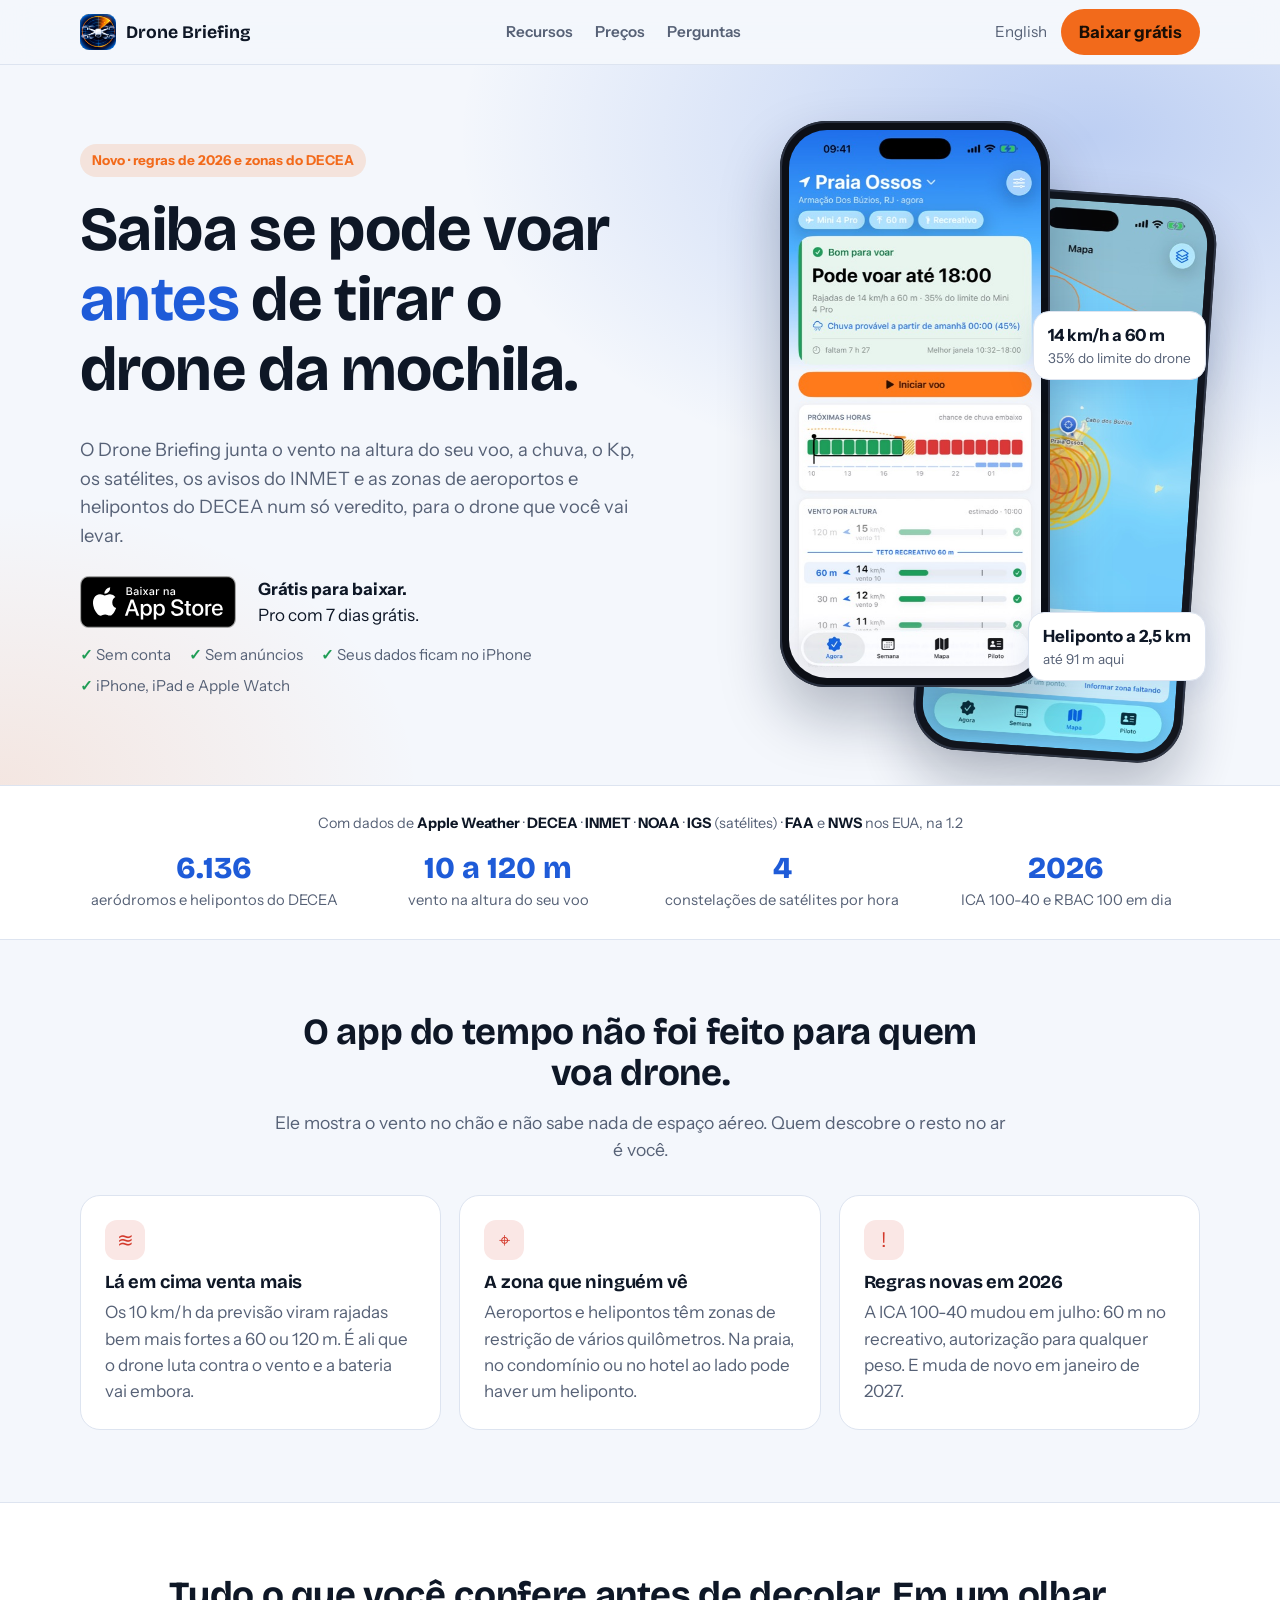
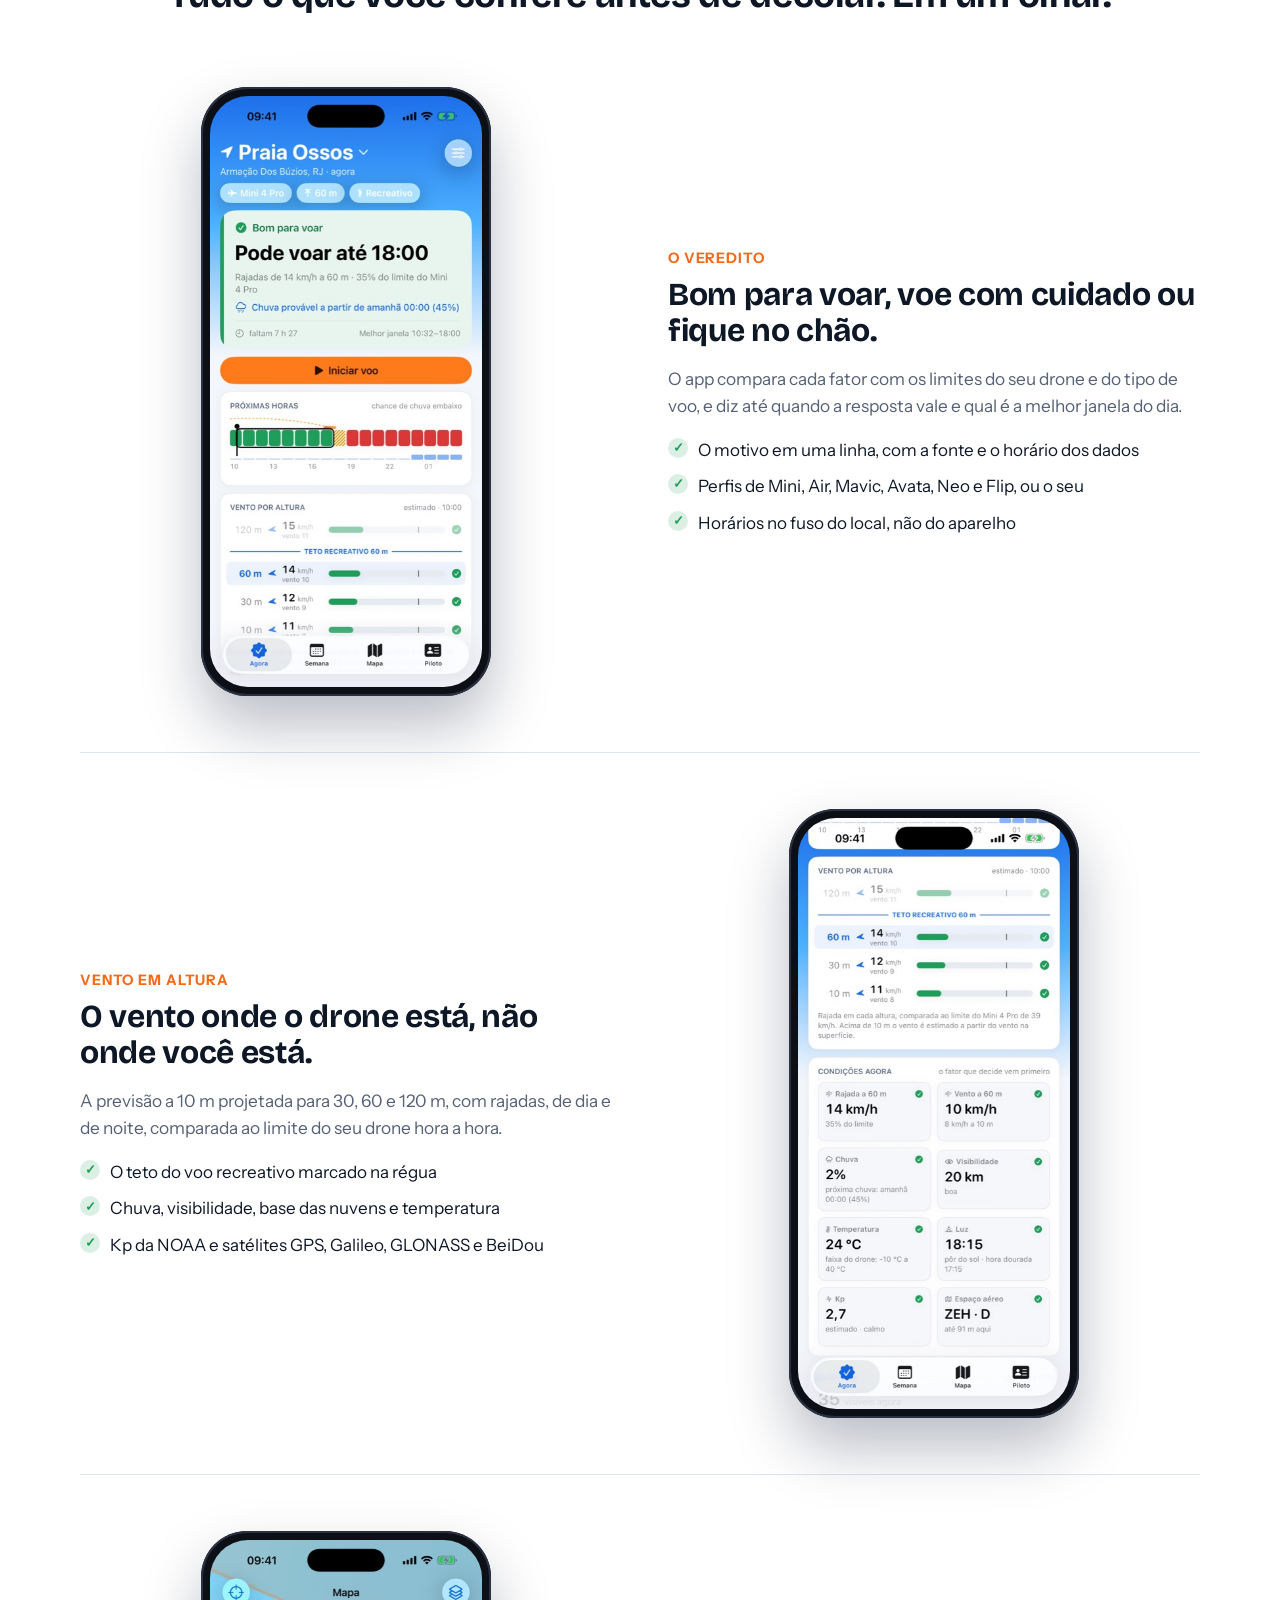
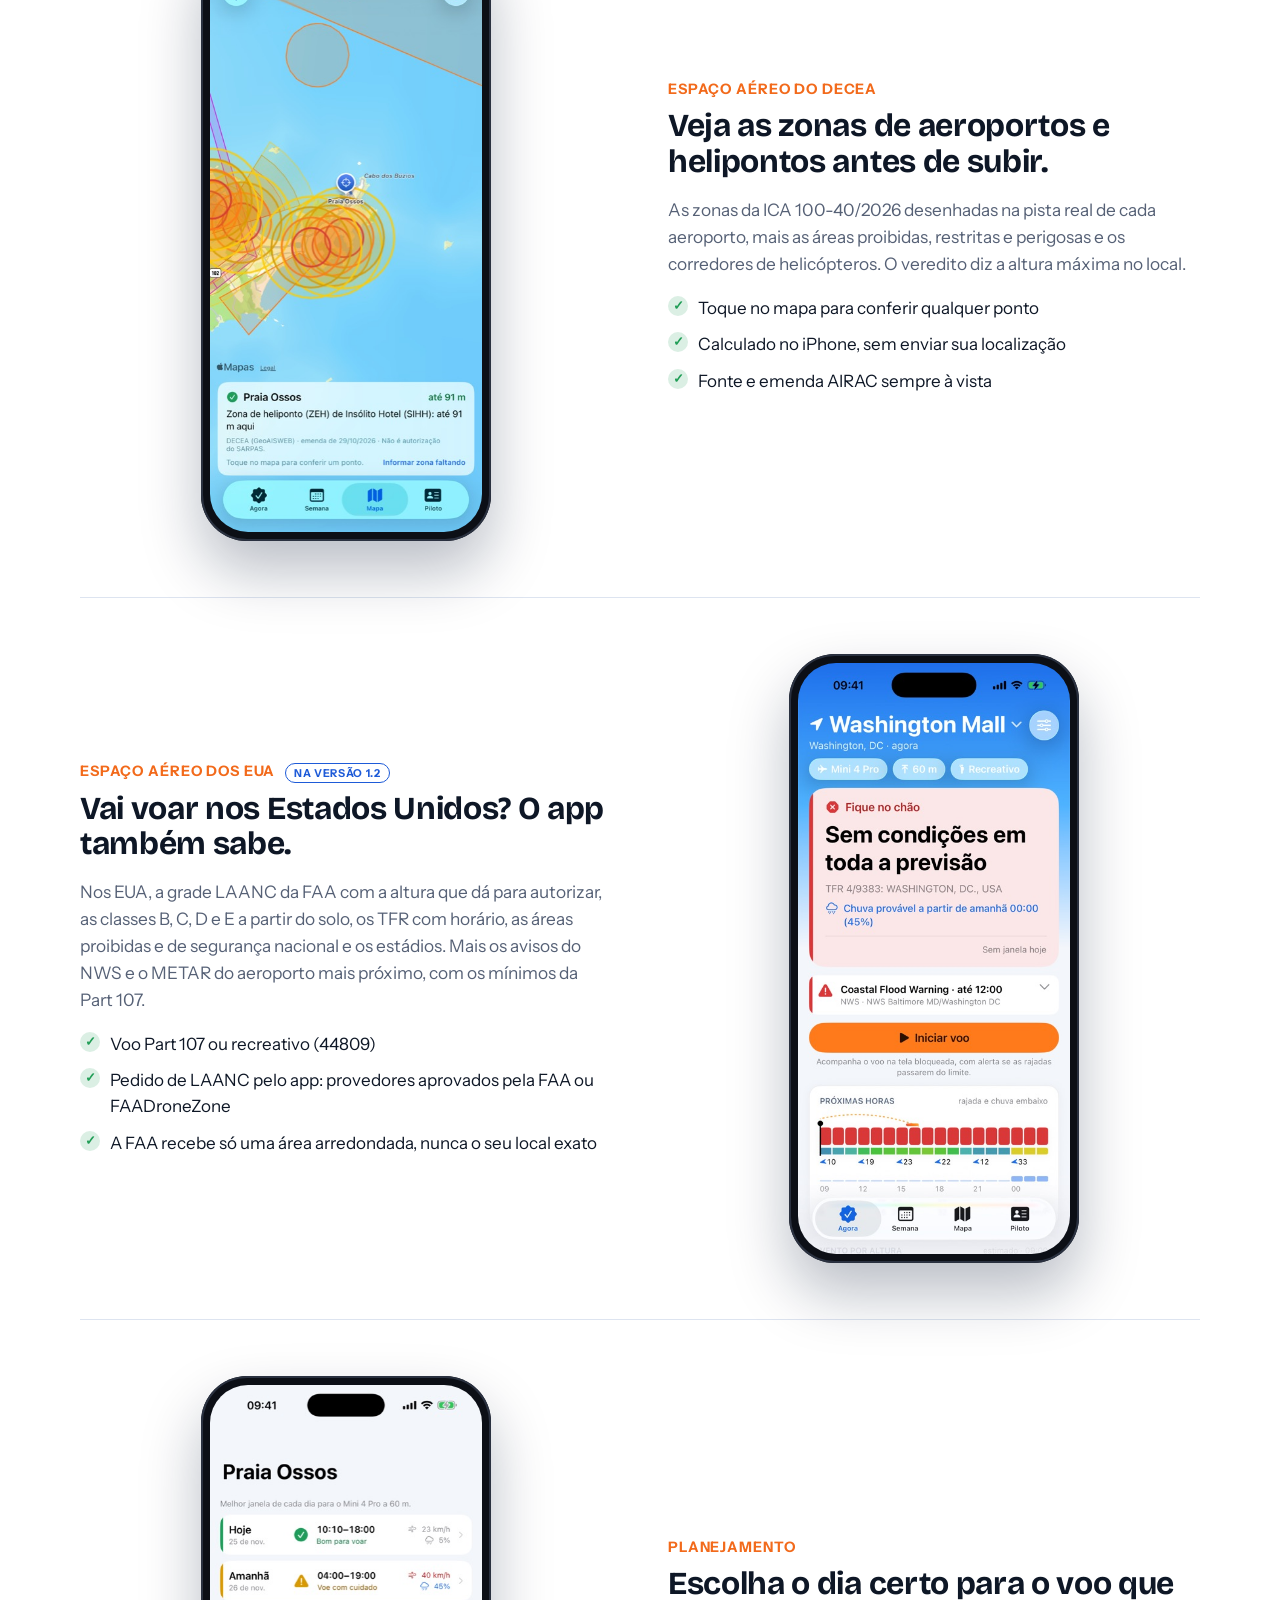
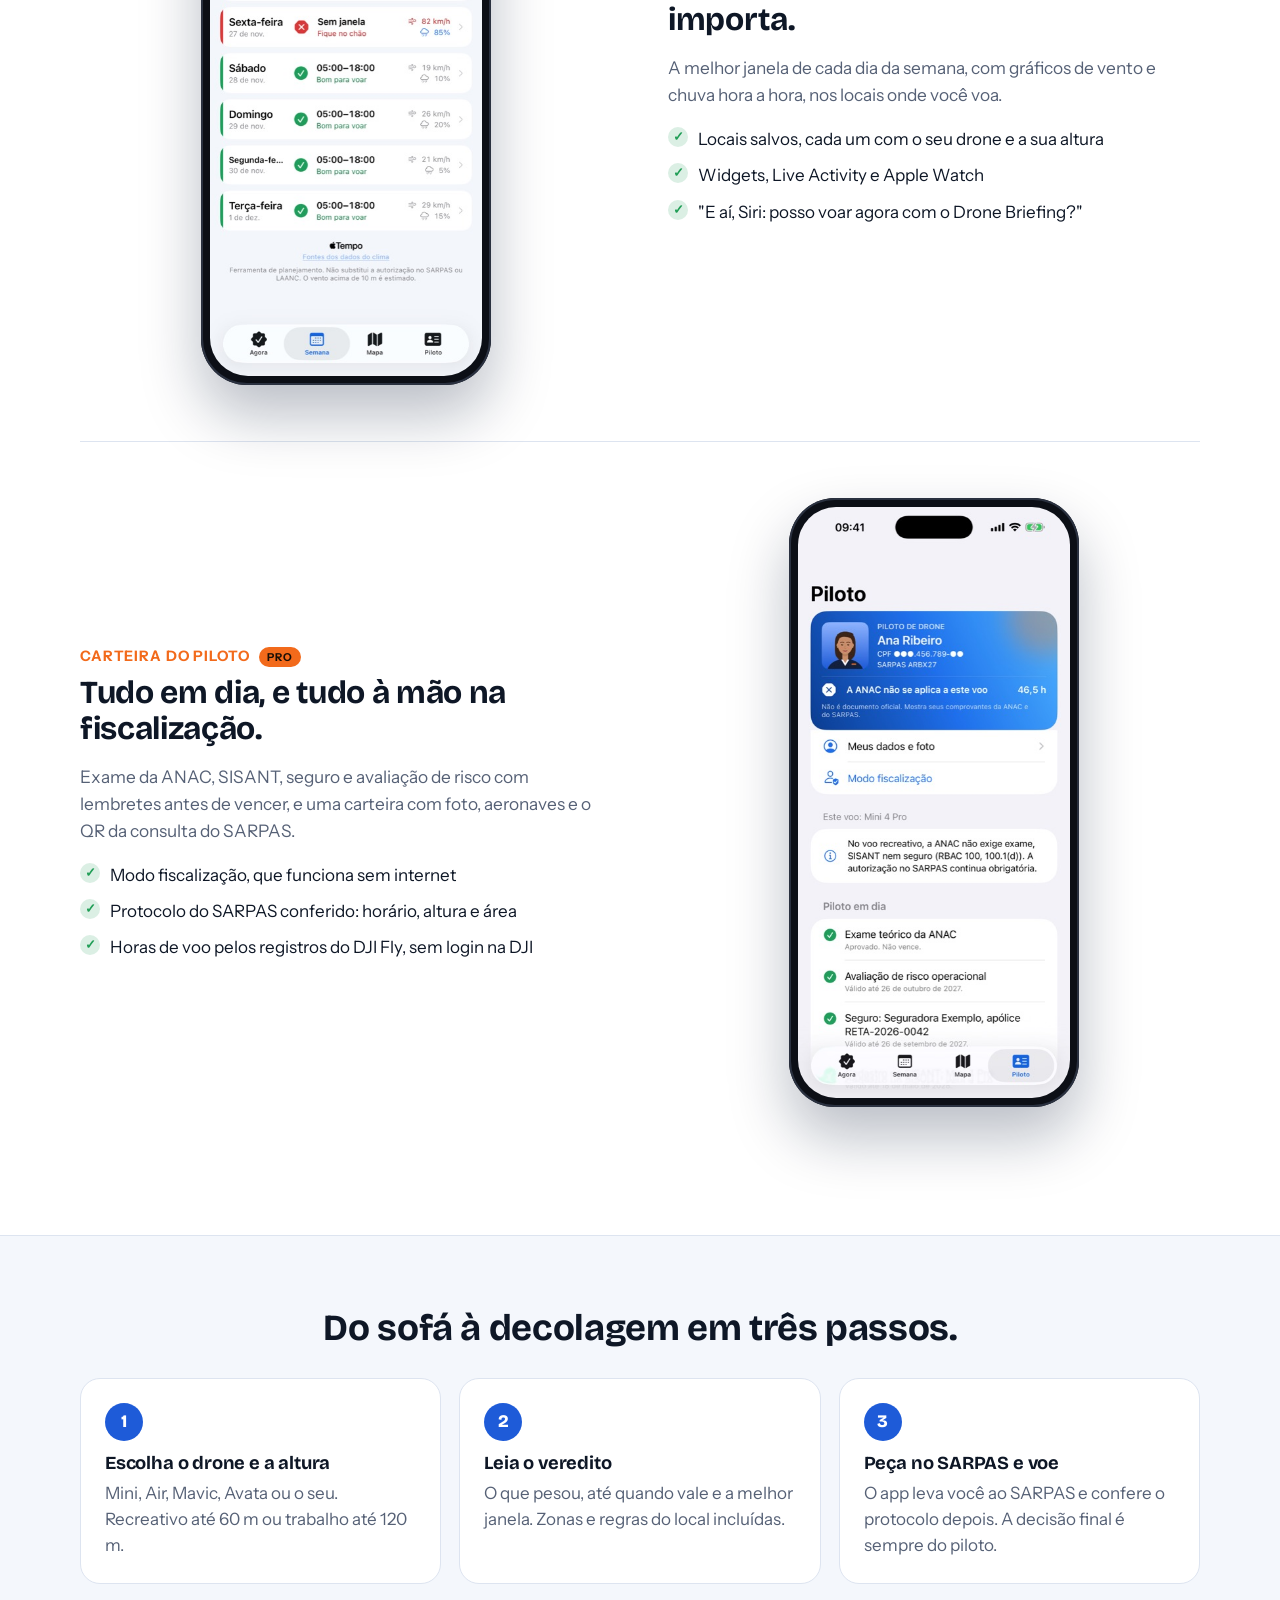
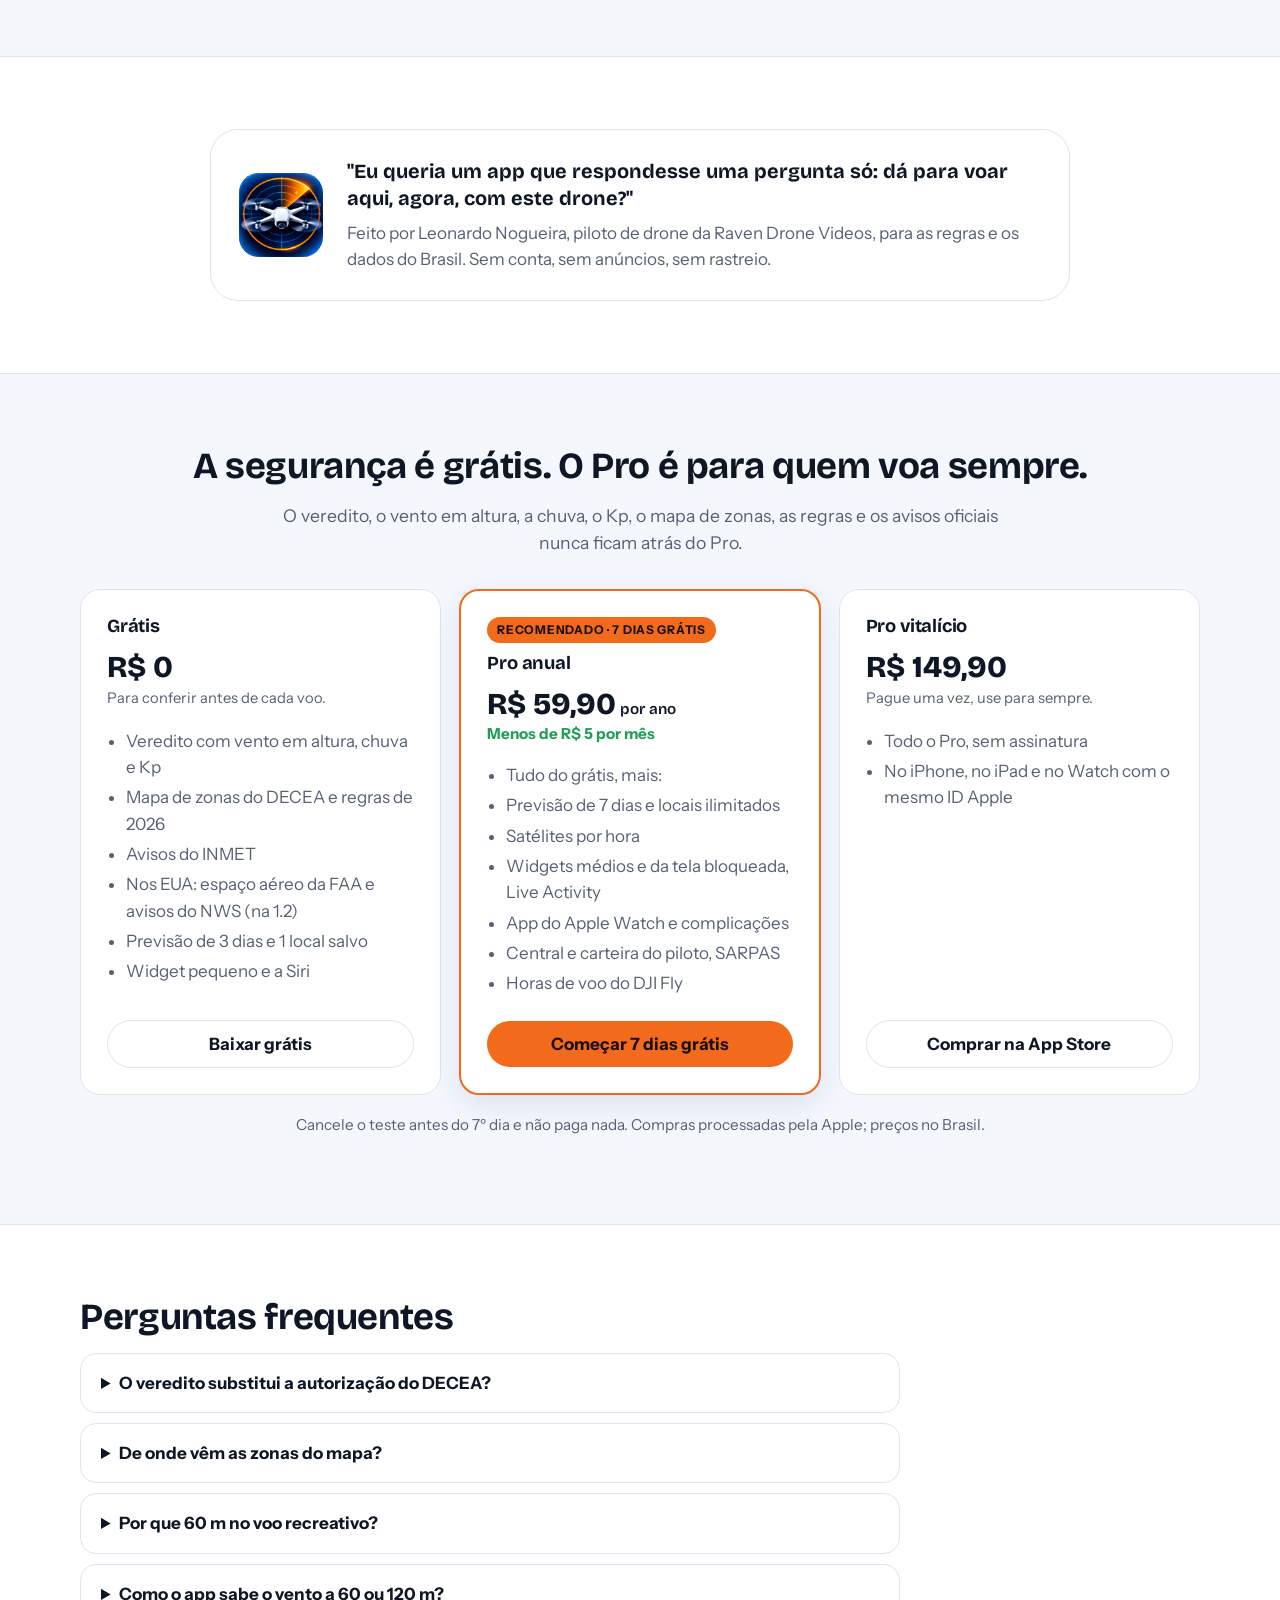
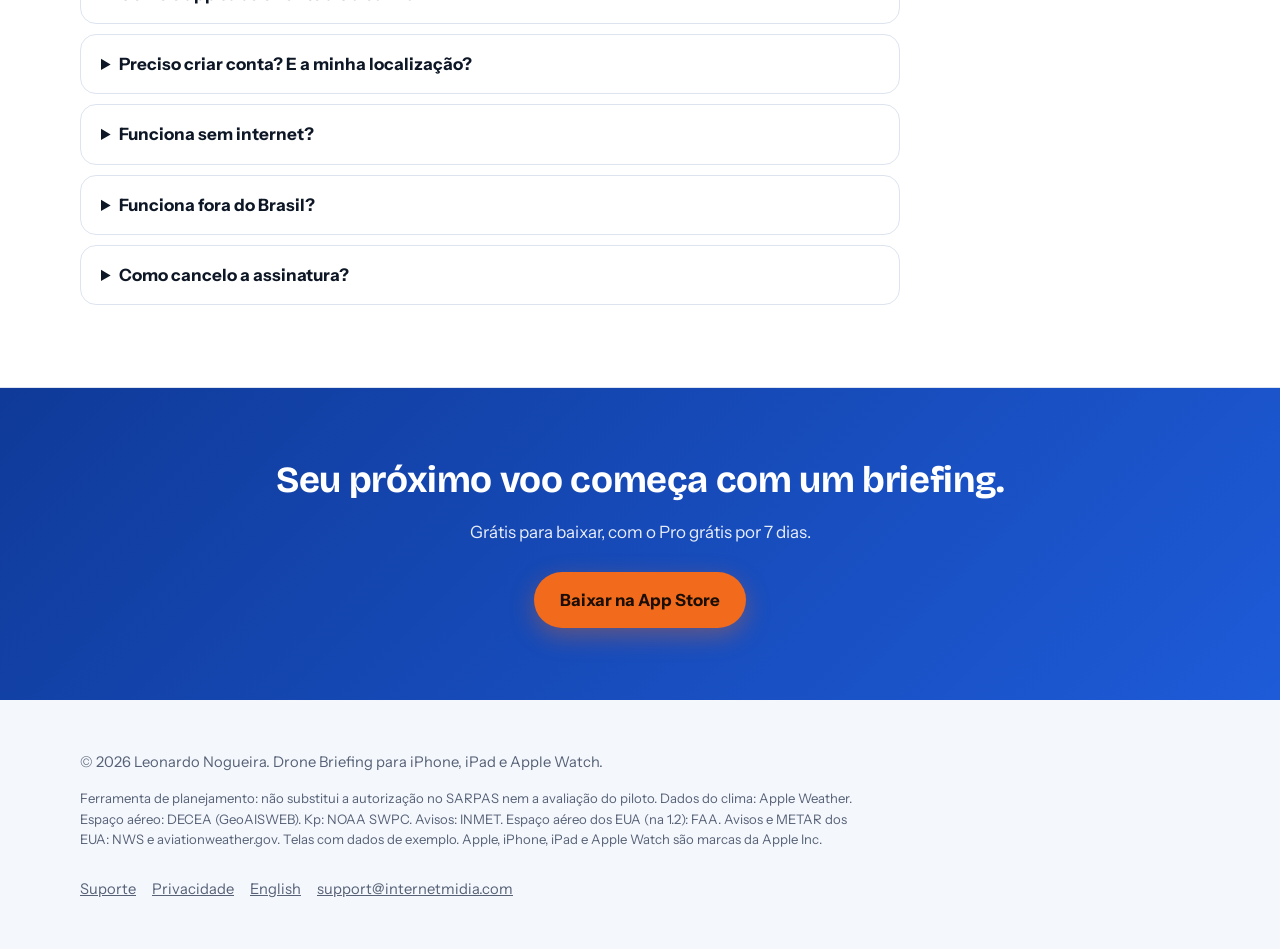
==== commit c4e36af2: "Announce the US features coming in 1.2: FAA airspace, TFRs, NWS, METAR, LAANC Co-Authored-By: Claude" ====
--- a/index.html
+++ b/index.html
@@ -22,7 +22,7 @@
 <link rel="preconnect" href="https://fonts.googleapis.com">
 <link rel="preconnect" href="https://fonts.gstatic.com" crossorigin>
 <link href="https://fonts.googleapis.com/css2?family=Bricolage+Grotesque:opsz,wght@12..96,700;12..96,800&family=Instrument+Sans:wght@400;600;700&display=swap" rel="stylesheet">
-<link rel="stylesheet" href="style.css?v=2026-11-25c">
+<link rel="stylesheet" href="style.css?v=2026-11-27">
 <script type="application/ld+json">
 {
   "@context": "https://schema.org",
@@ -87,7 +87,7 @@
 
 <section class="provas" aria-label="Fontes e números">
   <div class="largura">
-    <p class="fontes">Com dados de <b>Apple Weather</b> · <b>DECEA</b> · <b>INMET</b> · <b>NOAA</b> · <b>IGS</b> (satélites)</p>
+    <p class="fontes">Com dados de <b>Apple Weather</b> · <b>DECEA</b> · <b>INMET</b> · <b>NOAA</b> · <b>IGS</b> (satélites) · <b>FAA</b> e <b>NWS</b> nos EUA, na 1.2</p>
     <ul class="numeros">
       <li><strong>6.136</strong><span>aeródromos e helipontos do DECEA</span></li>
       <li><strong>10 a 120 m</strong><span>vento na altura do seu voo</span></li>
@@ -156,6 +156,20 @@
     </article>
 
     <article class="recurso invertido">
+      <div class="midia"><div class="aparelho"><img src="assets/screens/us-now-pt.jpg" alt="Tela Agora no National Mall, em Washington: Fique no chão por um TFR, com um aviso do NWS" width="450" height="978" loading="lazy"></div></div>
+      <div>
+        <p class="sobre">Espaço aéreo dos EUA <span class="selo-breve">Na versão 1.2</span></p>
+        <h3>Vai voar nos Estados Unidos? O app também sabe.</h3>
+        <p>Nos EUA, a grade LAANC da FAA com a altura que dá para autorizar, as classes B, C, D e E a partir do solo, os TFR com horário, as áreas proibidas e de segurança nacional e os estádios. Mais os avisos do NWS e o METAR do aeroporto mais próximo, com os mínimos da Part 107.</p>
+        <ul class="lista-ok">
+          <li>Voo Part 107 ou recreativo (44809)</li>
+          <li>Pedido de LAANC pelo app: provedores aprovados pela FAA ou FAADroneZone</li>
+          <li>A FAA recebe só uma área arredondada, nunca o seu local exato</li>
+        </ul>
+      </div>
+    </article>
+
+    <article class="recurso">
       <div class="midia"><div class="aparelho"><img src="assets/screens/week-pt.jpg?v=2" alt="A semana com a melhor janela de cada dia" width="450" height="978" loading="lazy"></div></div>
       <div>
         <p class="sobre">Planejamento</p>
@@ -169,7 +183,7 @@
       </div>
     </article>
 
-    <article class="recurso">
+    <article class="recurso invertido">
       <div class="midia"><div class="aparelho"><img src="assets/screens/pilot-pt.jpg?v=2" alt="Carteira do piloto com foto, documentos e piloto em dia" width="450" height="978" loading="lazy"></div></div>
       <div>
         <p class="sobre">Carteira do piloto <span class="selo-pro">PRO</span></p>
@@ -211,7 +225,7 @@
 <section class="secao" id="precos">
   <div class="largura">
     <h2 class="centro">A segurança é grátis. O Pro é para quem voa sempre.</h2>
-    <p class="introducao centro">O veredito, o vento em altura, a chuva, o Kp, o mapa de zonas, as regras e os avisos do INMET nunca ficam atrás do Pro.</p>
+    <p class="introducao centro">O veredito, o vento em altura, a chuva, o Kp, o mapa de zonas, as regras e os avisos oficiais nunca ficam atrás do Pro.</p>
     <div class="planos">
       <div class="plano">
         <h3>Grátis</h3>
@@ -221,6 +235,7 @@
           <li>Veredito com vento em altura, chuva e Kp</li>
           <li>Mapa de zonas do DECEA e regras de 2026</li>
           <li>Avisos do INMET</li>
+          <li>Nos EUA: espaço aéreo da FAA e avisos do NWS (na 1.2)</li>
           <li>Previsão de 3 dias e 1 local salvo</li>
           <li>Widget pequeno e a Siri</li>
         </ul>
@@ -265,9 +280,9 @@
       <details><summary>De onde vêm as zonas do mapa?</summary><p>Do GeoAISWEB, o serviço público de dados aeronáuticos do DECEA: aeródromos, pistas, helipontos, áreas proibidas, restritas e perigosas e corredores de helicópteros. As zonas de aeroportos e helipontos seguem as distâncias da ICA 100-40/2026. Aeródromos sem a pista nos dados aparecem como "zona estimada". O app mostra a emenda dos dados.</p></details>
       <details><summary>Por que 60 m no voo recreativo?</summary><p>A ICA 100-40/2026 limita o voo recreativo a 60 m de altura e 300 m de distância. O voo de trabalho vai até 120 m, com as condições da norma. O app mostra sempre o limite mais restritivo para o seu caso.</p></details>
       <details><summary>Como o app sabe o vento a 60 ou 120 m?</summary><p>A previsão do Apple Weather é dada a 10 m. O app projeta o vento até a altura do voo com um perfil que muda de dia e de noite, e avisa que o valor acima de 10 m é estimado.</p></details>
-      <details><summary>Preciso criar conta? E a minha localização?</summary><p>Não há conta, anúncios nem rastreio. Só a coordenada do local, arredondada para cerca de 1 km, vai ao Apple Weather para buscar a previsão. As zonas são calculadas no próprio iPhone, e seus documentos ficam nele.</p></details>
+      <details><summary>Preciso criar conta? E a minha localização?</summary><p>Não há conta, anúncios nem rastreio. Só a coordenada do local, arredondada para cerca de 1 km, vai ao Apple Weather para buscar a previsão. Nos EUA (a partir da 1.2), ela vai também à FAA, ao NWS e ao aviationweather.gov, que são serviços públicos. As zonas são calculadas no próprio iPhone, e seus documentos ficam nele.</p></details>
       <details><summary>Funciona sem internet?</summary><p>O mapa de zonas, as regras e a carteira do piloto funcionam offline. A previsão precisa de internet para atualizar; os widgets mostram a última baixada.</p></details>
-      <details><summary>Funciona fora do Brasil?</summary><p>O clima, o vento, o Kp e os satélites funcionam em qualquer lugar, e as regras seguem o país do local. O mapa de zonas, os avisos do INMET, o SARPAS e a central do piloto são do Brasil.</p></details>
+      <details><summary>Funciona fora do Brasil?</summary><p>O clima, o vento, o Kp e os satélites funcionam em qualquer lugar, e as regras seguem o país do local. O mapa de zonas, os avisos do INMET, o SARPAS e a central do piloto são do Brasil. A partir da versão 1.2, nos Estados Unidos, o veredito e o mapa também usam o espaço aéreo da FAA (grade LAANC, classes, TFR e áreas especiais), os avisos do NWS e o METAR do aeroporto mais próximo.</p></details>
       <details><summary>Como cancelo a assinatura?</summary><p>No iPhone, em Ajustes ▸ seu nome ▸ Assinaturas ▸ Drone Briefing. Cancelando até 24 horas antes do fim do período, ela não se renova.</p></details>
     </div>
   </div>
@@ -292,7 +307,7 @@
   <div class="largura">
     <div>
       <p>© 2026 Leonardo Nogueira. Drone Briefing para iPhone, iPad e Apple Watch.</p>
-      <p class="legal">Ferramenta de planejamento: não substitui a autorização no SARPAS nem a avaliação do piloto. Dados do clima: Apple Weather. Espaço aéreo: DECEA (GeoAISWEB). Kp: NOAA SWPC. Avisos: INMET. Telas com dados de exemplo. Apple, iPhone, iPad e Apple Watch são marcas da Apple Inc.</p>
+      <p class="legal">Ferramenta de planejamento: não substitui a autorização no SARPAS nem a avaliação do piloto. Dados do clima: Apple Weather. Espaço aéreo: DECEA (GeoAISWEB). Kp: NOAA SWPC. Avisos: INMET. Espaço aéreo dos EUA (na 1.2): FAA. Avisos e METAR dos EUA: NWS e aviationweather.gov. Telas com dados de exemplo. Apple, iPhone, iPad e Apple Watch são marcas da Apple Inc.</p>
     </div>
     <nav aria-label="Rodapé">
       <a href="support.html">Suporte</a>
--- a/style.css
+++ b/style.css
@@ -93,6 +93,7 @@
 .grade p, .cartao p { margin: 0; color: var(--muted); }
 .icone { display: inline-grid; place-items: center; width: 40px; height: 40px; border-radius: 12px; background: color-mix(in srgb, var(--blue) 14%, transparent); color: var(--blue); font-size: 1.25rem; margin-bottom: 12px; }
 .icone.laranja { background: color-mix(in srgb, var(--orange) 16%, transparent); color: var(--orange); }
+.selo-breve { display: inline-block; border: 1.5px solid var(--blue); color: var(--blue); font: 800 .68rem var(--font); letter-spacing: .06em; padding: 2px 8px; border-radius: 999px; vertical-align: middle; margin-left: 6px; text-transform: uppercase; }
 .selo-pro { display: inline-block; background: var(--orange); color: var(--on-orange); font: 800 .68rem var(--font); letter-spacing: .08em; padding: 3px 8px; border-radius: 999px; vertical-align: middle; margin-left: 6px; }
 
 /* Rules */
